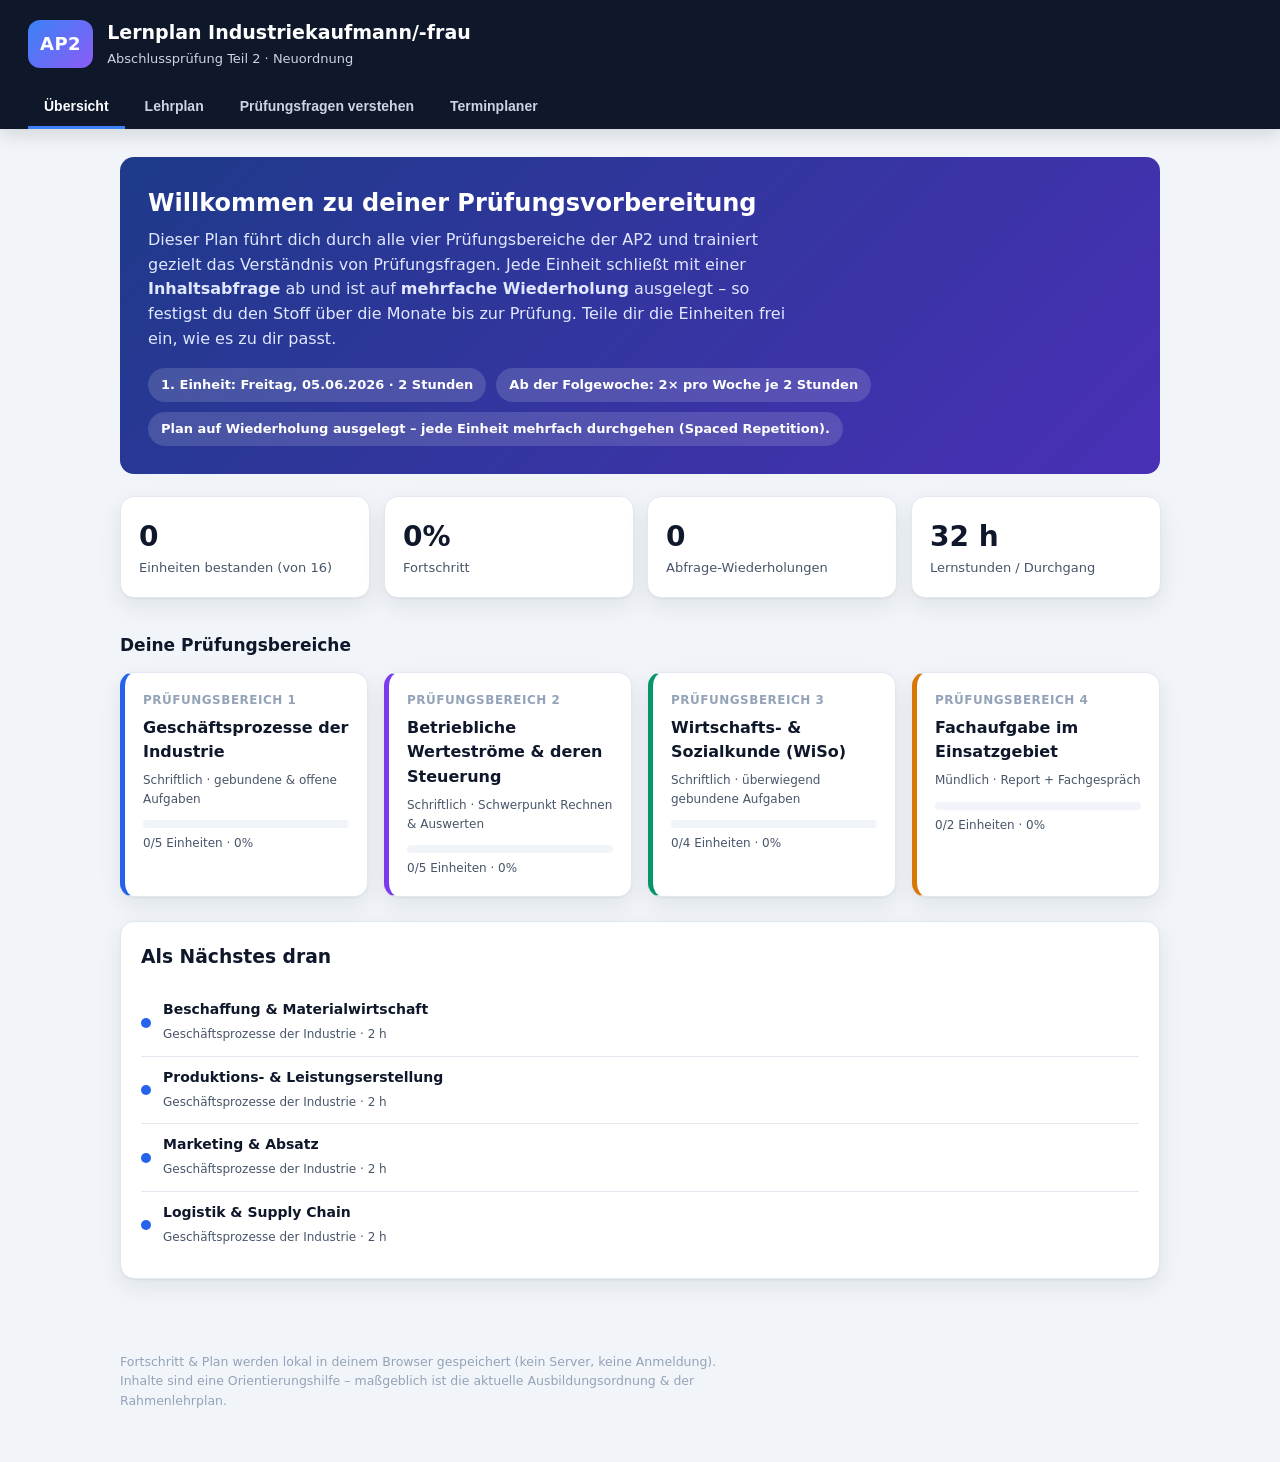
==== index.html @ 67b36976 "Inhaltsabfrage je Lerneinheit + wiederholbare Einheiten (Spaced Repetition) - Jede der 16 Lerneinhei" ====
<!DOCTYPE html>
<html lang="de">
  <head>
    <meta charset="UTF-8" />
    <meta name="viewport" content="width=device-width, initial-scale=1.0" />
    <title>AP2 Lernplan · Industriekaufmann/-frau</title>
    <meta
      name="description"
      content="Interaktiver Lehrplan und Terminplaner für die Abschlussprüfung Teil 2 (AP2) Industriekaufmann/-frau – Neuordnung."
    />
    <link rel="stylesheet" href="styles.css" />
  </head>
  <body>
    <header class="topbar">
      <div class="brand">
        <span class="brand-mark">AP2</span>
        <div>
          <h1>Lernplan Industriekaufmann/-frau</h1>
          <p class="subtitle">Abschlussprüfung Teil 2 · Neuordnung</p>
        </div>
      </div>
      <nav class="tabs" id="tabs">
        <button class="tab active" data-view="dashboard">Übersicht</button>
        <button class="tab" data-view="lehrplan">Lehrplan</button>
        <button class="tab" data-view="fragen">Prüfungsfragen verstehen</button>
        <button class="tab" data-view="planer">Terminplaner</button>
      </nav>
    </header>

    <main id="app">
      <!-- Dashboard -->
      <section class="view active" id="view-dashboard">
        <div class="hero">
          <h2>Willkommen zu deiner Prüfungsvorbereitung</h2>
          <p>
            Dieser Plan führt dich durch alle vier Prüfungsbereiche der AP2 und
            trainiert gezielt das Verständnis von Prüfungsfragen. Jede Einheit
            schließt mit einer <strong>Inhaltsabfrage</strong> ab und ist auf
            <strong>mehrfache Wiederholung</strong> ausgelegt – so festigst du
            den Stoff über die Monate bis zur Prüfung. Teile dir die Einheiten
            frei ein, wie es zu dir passt.
          </p>
          <div class="schedule-banner" id="schedule-banner"></div>
        </div>

        <div class="stat-grid" id="stat-grid"></div>

        <h3 class="section-title">Deine Prüfungsbereiche</h3>
        <div class="area-grid" id="area-grid"></div>

        <div class="next-up card">
          <h3>Als Nächstes dran</h3>
          <div id="next-up-content"></div>
        </div>
      </section>

      <!-- Lehrplan -->
      <section class="view" id="view-lehrplan">
        <h2>Lehrplan – alle Lerneinheiten</h2>
        <p class="lead">
          Hake ab, was du beherrschst. Jede Einheit zeigt dir die Inhalte und
          einen Hinweis, <strong>wie</strong> das Thema in der Prüfung abgefragt
          wird.
        </p>
        <div class="progress-row">
          <div class="progress-track"><div class="progress-fill" id="lehrplan-progress"></div></div>
          <span id="lehrplan-progress-label"></span>
        </div>
        <div id="lehrplan-content"></div>
      </section>

      <!-- Prüfungsfragen verstehen -->
      <section class="view" id="view-fragen">
        <h2>Prüfungsfragen verstehen</h2>
        <p class="lead">
          Die meisten Punkte gehen nicht durch fehlendes Wissen verloren,
          sondern weil die Frage nicht passgenau beantwortet wird. Lerne, die
          <strong>Operatoren</strong> und <strong>Anforderungsbereiche</strong>
          zu lesen.
        </p>

        <h3 class="section-title">Operatoren nach Anforderungsbereich</h3>
        <div id="operatoren-content"></div>

        <h3 class="section-title">Strategie-Spickzettel</h3>
        <div class="tipp-grid" id="tipp-content"></div>

        <div class="card quiz-card">
          <h3>Mini-Training: Operator erkennen</h3>
          <p>Welche Antworttiefe verlangt die Aufgabe? Klicke deine Einschätzung.</p>
          <div id="quiz-content"></div>
        </div>
      </section>

      <!-- Terminplaner -->
      <section class="view" id="view-planer">
        <h2>Terminplaner</h2>
        <p class="lead">
          Lege deine Lern-Slots an und ordne jedem Slot Lerneinheiten zu. Erste
          Einheit: <strong>Freitag, 05.06.2026 (2 h)</strong>, danach 2× pro
          Woche à 2 h. Alles frei anpassbar.
        </p>

        <div class="planer-actions">
          <button class="btn primary" id="add-session">+ Lern-Slot hinzufügen</button>
          <button class="btn ghost" id="autofill">Vorschlag automatisch füllen</button>
          <button class="btn ghost danger" id="reset-plan">Plan zurücksetzen</button>
        </div>

        <div class="planer-layout">
          <div class="planer-sessions" id="planer-sessions"></div>
          <aside class="planer-pool">
            <h3>Noch nicht eingeplant</h3>
            <p class="muted small">Ziehe eine Einheit in einen Slot oder nutze das +.</p>
            <div id="lesson-pool"></div>
          </aside>
        </div>
      </section>
    </main>

    <footer class="footer">
      <p>
        Fortschritt &amp; Plan werden lokal in deinem Browser gespeichert
        (kein Server, keine Anmeldung). Inhalte sind eine Orientierungshilfe –
        maßgeblich ist die aktuelle Ausbildungsordnung &amp; der Rahmenlehrplan.
      </p>
    </footer>

    <!-- Modal: Einheit zu Slot zuordnen -->
    <div class="modal-backdrop" id="modal-backdrop" hidden>
      <div class="modal">
        <h3 id="modal-title">Lerneinheit zuordnen</h3>
        <div id="modal-body"></div>
        <div class="modal-actions">
          <button class="btn ghost" id="modal-close">Schließen</button>
        </div>
      </div>
    </div>

    <script src="data.js"></script>
    <script src="app.js"></script>
  </body>
</html>
---- styles.css ----
:root {
  --bg: #0f172a;
  --bg-soft: #1e293b;
  --surface: #ffffff;
  --surface-2: #f1f5f9;
  --text: #0f172a;
  --text-soft: #475569;
  --muted: #94a3b8;
  --border: #e2e8f0;
  --primary: #2563eb;
  --primary-dark: #1d4ed8;
  --radius: 14px;
  --shadow: 0 1px 2px rgba(15, 23, 42, 0.06), 0 8px 24px rgba(15, 23, 42, 0.08);
  font-family: system-ui, -apple-system, "Segoe UI", Roboto, sans-serif;
}

* { box-sizing: border-box; }

body {
  margin: 0;
  background: var(--surface-2);
  color: var(--text);
  line-height: 1.55;
}

/* Topbar */
.topbar {
  background: var(--bg);
  color: #fff;
  padding: 18px 28px 0;
  position: sticky;
  top: 0;
  z-index: 30;
  box-shadow: 0 4px 20px rgba(0, 0, 0, 0.15);
}
.brand { display: flex; align-items: center; gap: 14px; }
.brand-mark {
  background: linear-gradient(135deg, #3b82f6, #8b5cf6);
  font-weight: 800;
  font-size: 18px;
  padding: 10px 12px;
  border-radius: 12px;
  letter-spacing: 0.5px;
}
.brand h1 { font-size: 19px; margin: 0; font-weight: 700; }
.subtitle { margin: 2px 0 0; color: #cbd5e1; font-size: 13px; }

.tabs { display: flex; gap: 4px; margin-top: 16px; flex-wrap: wrap; }
.tab {
  background: none;
  border: none;
  color: #cbd5e1;
  padding: 12px 16px;
  font-size: 14px;
  font-weight: 600;
  cursor: pointer;
  border-bottom: 3px solid transparent;
  border-radius: 8px 8px 0 0;
}
.tab:hover { color: #fff; background: rgba(255, 255, 255, 0.06); }
.tab.active { color: #fff; border-bottom-color: #3b82f6; }

/* Layout */
main {
  max-width: 1080px;
  margin: 0 auto;
  padding: 28px 20px 60px;
}
.view { display: none; animation: fade 0.25s ease; }
.view.active { display: block; }
@keyframes fade { from { opacity: 0; transform: translateY(6px); } to { opacity: 1; transform: none; } }

h2 { font-size: 24px; margin: 0 0 6px; }
.lead { color: var(--text-soft); max-width: 70ch; margin: 0 0 22px; }
.section-title { margin: 34px 0 14px; font-size: 17px; }

.card {
  background: var(--surface);
  border: 1px solid var(--border);
  border-radius: var(--radius);
  box-shadow: var(--shadow);
  padding: 20px;
}

/* Hero */
.hero {
  background: linear-gradient(135deg, #1e3a8a, #6d28d9);
  color: #fff;
  border-radius: var(--radius);
  padding: 28px;
  margin-bottom: 22px;
}
.hero h2 { color: #fff; }
.hero p { color: #e0e7ff; max-width: 65ch; margin: 0 0 16px; }
.schedule-banner {
  display: flex;
  gap: 10px;
  flex-wrap: wrap;
}
.schedule-banner span {
  background: rgba(255, 255, 255, 0.15);
  padding: 7px 13px;
  border-radius: 999px;
  font-size: 13px;
  font-weight: 600;
  backdrop-filter: blur(4px);
}

/* Stats */
.stat-grid {
  display: grid;
  grid-template-columns: repeat(auto-fit, minmax(160px, 1fr));
  gap: 14px;
  margin-bottom: 8px;
}
.stat {
  background: var(--surface);
  border: 1px solid var(--border);
  border-radius: var(--radius);
  padding: 18px;
  box-shadow: var(--shadow);
}
.stat .num { font-size: 28px; font-weight: 800; }
.stat .label { color: var(--text-soft); font-size: 13px; }

/* Area cards */
.area-grid {
  display: grid;
  grid-template-columns: repeat(auto-fit, minmax(240px, 1fr));
  gap: 16px;
}
.area-card {
  background: var(--surface);
  border: 1px solid var(--border);
  border-left: 5px solid var(--primary);
  border-radius: var(--radius);
  padding: 18px;
  box-shadow: var(--shadow);
  cursor: pointer;
  transition: transform 0.15s, box-shadow 0.15s;
}
.area-card:hover { transform: translateY(-3px); box-shadow: 0 12px 28px rgba(15, 23, 42, 0.12); }
.area-card .code { font-size: 12px; font-weight: 700; color: var(--muted); text-transform: uppercase; letter-spacing: 0.5px; }
.area-card h4 { margin: 6px 0 6px; font-size: 16px; }
.area-card .form { font-size: 12px; color: var(--text-soft); margin-bottom: 12px; }
.area-card .mini-progress { height: 8px; background: var(--surface-2); border-radius: 999px; overflow: hidden; }
.area-card .mini-progress > div { height: 100%; border-radius: 999px; transition: width 0.4s; }
.area-card .mini-label { font-size: 12px; color: var(--text-soft); margin-top: 6px; }

.next-up { margin-top: 24px; }
.next-up h3 { margin-top: 0; }
.next-lesson { display: flex; align-items: center; gap: 12px; padding: 10px 0; border-bottom: 1px solid var(--border); }
.next-lesson:last-child { border-bottom: none; }
.next-lesson .dot { width: 10px; height: 10px; border-radius: 50%; flex-shrink: 0; }
.next-lesson .meta { flex: 1; }
.next-lesson .meta strong { display: block; font-size: 14px; }
.next-lesson .meta span { font-size: 12px; color: var(--text-soft); }

/* Progress row */
.progress-row { display: flex; align-items: center; gap: 14px; margin-bottom: 24px; }
.progress-track { flex: 1; height: 12px; background: var(--surface); border: 1px solid var(--border); border-radius: 999px; overflow: hidden; }
.progress-fill { height: 100%; width: 0; background: linear-gradient(90deg, #22c55e, #16a34a); border-radius: 999px; transition: width 0.4s; }
#lehrplan-progress-label { font-size: 13px; font-weight: 600; color: var(--text-soft); white-space: nowrap; }

/* Lehrplan accordion */
.area-block { margin-bottom: 22px; }
.area-head {
  display: flex; align-items: center; gap: 12px;
  padding: 14px 18px;
  background: var(--surface);
  border: 1px solid var(--border);
  border-radius: var(--radius);
  box-shadow: var(--shadow);
}
.area-head .bar { width: 6px; align-self: stretch; border-radius: 4px; }
.area-head h3 { margin: 0; font-size: 17px; }
.area-head .form { font-size: 12px; color: var(--text-soft); }
.area-intro { color: var(--text-soft); font-size: 14px; padding: 10px 18px 0; }

.lesson {
  background: var(--surface);
  border: 1px solid var(--border);
  border-radius: var(--radius);
  margin-top: 12px;
  box-shadow: var(--shadow);
  overflow: hidden;
}
.lesson-head {
  display: flex; align-items: center; gap: 12px;
  padding: 14px 16px;
  cursor: pointer;
}
.lesson-head:hover { background: var(--surface-2); }
.lesson-check {
  width: 22px; height: 22px;
  border: 2px solid var(--border);
  border-radius: 6px;
  display: grid; place-items: center;
  flex-shrink: 0;
  cursor: pointer;
  background: #fff;
  font-size: 14px;
  color: #fff;
}
.lesson.done .lesson-check { background: #16a34a; border-color: #16a34a; }
.lesson.done .lesson-title { text-decoration: line-through; color: var(--muted); }
.lesson-title { flex: 1; font-weight: 600; font-size: 15px; }
.lesson-hours { font-size: 12px; color: var(--text-soft); background: var(--surface-2); padding: 3px 9px; border-radius: 999px; }
.chev { transition: transform 0.2s; color: var(--muted); }
.lesson.open .chev { transform: rotate(90deg); }
.lesson-body { display: none; padding: 0 16px 18px 50px; }
.lesson.open .lesson-body { display: block; }
.lesson-body ul { margin: 8px 0 14px; padding-left: 18px; }
.lesson-body li { margin: 3px 0; font-size: 14px; }
.exam-focus {
  background: #fef3c7;
  border-left: 4px solid #d97706;
  padding: 12px 14px;
  border-radius: 8px;
  font-size: 13.5px;
}
.exam-focus strong { color: #92400e; }

/* Wiederholungs-Badge */
.rep-badge {
  font-size: 11px;
  font-weight: 700;
  color: #4338ca;
  background: #e0e7ff;
  padding: 3px 9px;
  border-radius: 999px;
  white-space: nowrap;
}

/* Inhaltsabfrage je Lerneinheit */
.lesson-quiz {
  margin-top: 14px;
  background: #f8fafc;
  border: 1px solid var(--border);
  border-radius: 10px;
  padding: 14px;
}
.lq-head { font-weight: 700; font-size: 14px; margin-bottom: 10px; display: flex; align-items: center; gap: 10px; }
.lq-score { font-size: 12px; font-weight: 700; padding: 2px 10px; border-radius: 999px; }
.lq-score.ok { background: #dcfce7; color: #166534; }
.lq-score.fail { background: #fee2e2; color: #991b1b; }
.lq-q { padding: 10px 0; border-top: 1px dashed var(--border); }
.lq-q:first-child { border-top: none; padding-top: 0; }
.lq-frage { font-weight: 600; font-size: 14px; margin-bottom: 8px; }
.lq-opts { display: flex; flex-direction: column; gap: 6px; }
.lq-opt {
  text-align: left;
  border: 1px solid var(--border);
  background: #fff;
  border-radius: 8px;
  padding: 9px 12px;
  font-size: 13.5px;
  cursor: pointer;
  font-weight: 500;
  transition: all 0.15s;
}
.lq-opt:hover { border-color: var(--primary); transform: translateX(2px); }
.lq-q.answered .lq-opt { cursor: default; }
.lq-q.answered .lq-opt:hover { transform: none; }
.lq-opt.correct { background: #dcfce7; border-color: #16a34a; color: #166534; font-weight: 700; }
.lq-opt.wrong { background: #fee2e2; border-color: #dc2626; color: #991b1b; }
.lq-fb { display: none; font-size: 13px; color: var(--text-soft); margin-top: 8px; padding-left: 4px; border-left: 3px solid var(--border); padding: 6px 10px; }
.lq-q.answered .lq-fb { display: block; animation: slideDown 0.3s ease; }
.lq-foot { margin-top: 12px; display: flex; flex-wrap: wrap; align-items: center; gap: 12px; }
.lq-msg { font-size: 13.5px; font-weight: 600; }
.lq-retry { font-size: 13px; padding: 8px 14px; }

/* Operatoren */
.op-block { margin-bottom: 18px; border-radius: var(--radius); overflow: hidden; border: 1px solid var(--border); box-shadow: var(--shadow); }
.op-head { padding: 14px 18px; color: #fff; }
.op-head h4 { margin: 0; font-size: 16px; }
.op-head p { margin: 4px 0 0; font-size: 13px; opacity: 0.92; }
.op-table { background: var(--surface); }
.op-row { display: grid; grid-template-columns: 180px 1fr; gap: 0; border-top: 1px solid var(--border); }
.op-row:first-child { border-top: none; }
.op-cell { padding: 12px 16px; font-size: 14px; }
.op-name { font-weight: 700; }
.op-detail .erkl { display: block; }
.op-detail .tipp { display: block; margin-top: 4px; font-size: 13px; color: var(--text-soft); }
.op-detail .tipp::before { content: "💡 "; }

/* Tipps */
.tipp-grid { display: grid; grid-template-columns: repeat(auto-fit, minmax(240px, 1fr)); gap: 14px; }
.tipp { background: var(--surface); border: 1px solid var(--border); border-radius: var(--radius); padding: 16px; box-shadow: var(--shadow); }
.tipp h4 { margin: 0 0 6px; font-size: 15px; }
.tipp p { margin: 0; font-size: 13.5px; color: var(--text-soft); }

/* Quiz */
.quiz-card { margin-top: 28px; }
.quiz-q { padding: 14px 0; border-top: 1px solid var(--border); }
.quiz-q:first-of-type { border-top: none; }
.quiz-q .frage { font-weight: 600; margin-bottom: 8px; font-size: 14.5px; }
.quiz-opts { display: flex; gap: 8px; flex-wrap: wrap; }
.quiz-opt {
  border: 1px solid var(--border);
  background: var(--surface-2);
  border-radius: 8px;
  padding: 7px 13px;
  cursor: pointer;
  font-size: 13px;
  font-weight: 600;
}
.quiz-opt:hover { border-color: var(--primary); }
.quiz-opt.correct { background: #dcfce7; border-color: #16a34a; color: #166534; }
.quiz-opt.wrong { background: #fee2e2; border-color: #dc2626; color: #991b1b; }
.quiz-feedback { font-size: 13px; margin-top: 8px; color: var(--text-soft); display: none; }
.quiz-q.answered .quiz-feedback { display: block; }

/* Planer */
.planer-actions { display: flex; gap: 10px; flex-wrap: wrap; margin-bottom: 20px; }
.btn {
  border: 1px solid var(--border);
  background: var(--surface);
  padding: 10px 16px;
  border-radius: 10px;
  font-weight: 600;
  font-size: 14px;
  cursor: pointer;
  transition: all 0.15s;
}
.btn:hover { transform: translateY(-1px); }
.btn.primary { background: var(--primary); color: #fff; border-color: var(--primary); }
.btn.primary:hover { background: var(--primary-dark); }
.btn.ghost { background: var(--surface); }
.btn.danger { color: #dc2626; border-color: #fecaca; }
.btn.danger:hover { background: #fef2f2; }

.planer-layout { display: grid; grid-template-columns: 1fr 300px; gap: 20px; align-items: start; }
.planer-pool {
  background: var(--surface);
  border: 1px solid var(--border);
  border-radius: var(--radius);
  padding: 16px;
  box-shadow: var(--shadow);
  position: sticky;
  top: 130px;
}
.planer-pool h3 { margin: 0 0 4px; font-size: 16px; }

.session {
  background: var(--surface);
  border: 1px solid var(--border);
  border-radius: var(--radius);
  margin-bottom: 14px;
  box-shadow: var(--shadow);
  overflow: hidden;
}
.session.drag-over { outline: 2px dashed var(--primary); outline-offset: -4px; }
.session-head {
  display: flex; align-items: center; gap: 12px;
  padding: 14px 16px;
  background: var(--surface-2);
  border-bottom: 1px solid var(--border);
}
.session-head .idx { background: var(--primary); color: #fff; width: 30px; height: 30px; border-radius: 8px; display: grid; place-items: center; font-weight: 700; font-size: 14px; flex-shrink: 0; }
.session-head input[type="date"],
.session-head input[type="number"] {
  border: 1px solid var(--border);
  border-radius: 8px;
  padding: 6px 8px;
  font-size: 13px;
  font-family: inherit;
}
.session-head .hours-wrap { display: flex; align-items: center; gap: 4px; font-size: 13px; color: var(--text-soft); }
.session-head .spacer { flex: 1; }
.session-load { font-size: 12px; padding: 4px 10px; border-radius: 999px; font-weight: 600; }
.load-ok { background: #dcfce7; color: #166534; }
.load-over { background: #fee2e2; color: #991b1b; }
.load-under { background: #fef9c3; color: #854d0e; }
.session-del { background: none; border: none; color: var(--muted); cursor: pointer; font-size: 18px; padding: 2px 6px; }
.session-del:hover { color: #dc2626; }
.session-body { padding: 12px 16px; min-height: 54px; }
.session-empty { color: var(--muted); font-size: 13px; font-style: italic; padding: 8px 0; }

.chip {
  display: flex; align-items: center; gap: 8px;
  background: var(--surface-2);
  border: 1px solid var(--border);
  border-left: 4px solid var(--primary);
  border-radius: 8px;
  padding: 8px 10px;
  margin-bottom: 8px;
  font-size: 13.5px;
}
.chip .chip-title { flex: 1; }
.chip .chip-h { font-size: 12px; color: var(--text-soft); }
.chip .chip-x { background: none; border: none; color: var(--muted); cursor: pointer; font-size: 16px; }
.chip .chip-x:hover { color: #dc2626; }

.pool-item {
  display: flex; align-items: center; gap: 8px;
  background: var(--surface-2);
  border: 1px solid var(--border);
  border-radius: 8px;
  padding: 8px 10px;
  margin-bottom: 8px;
  font-size: 13px;
  cursor: grab;
}
.pool-item:active { cursor: grabbing; }
.pool-item .pi-area { width: 8px; height: 8px; border-radius: 50%; flex-shrink: 0; }
.pool-item .pi-title { flex: 1; }
.pool-item .pi-add { background: var(--primary); color: #fff; border: none; border-radius: 6px; width: 24px; height: 24px; cursor: pointer; font-size: 15px; line-height: 1; }
.pool-empty { color: var(--muted); font-size: 13px; font-style: italic; }

/* Modal */
.modal-backdrop {
  position: fixed; inset: 0;
  background: rgba(15, 23, 42, 0.55);
  display: grid; place-items: center;
  z-index: 50;
  padding: 20px;
}
/* hidden-Attribut muss display:grid sicher uebersteuern */
.modal-backdrop[hidden] { display: none; }
.modal {
  background: var(--surface);
  border-radius: var(--radius);
  padding: 22px;
  max-width: 460px;
  width: 100%;
  box-shadow: 0 24px 60px rgba(0, 0, 0, 0.3);
}
.modal h3 { margin: 0 0 14px; }
.modal-actions { margin-top: 16px; display: flex; justify-content: flex-end; }
.modal .pool-item { cursor: pointer; }

/* Footer */
.footer { max-width: 1080px; margin: 0 auto; padding: 0 20px 40px; }
.footer p { color: var(--muted); font-size: 12.5px; max-width: 75ch; }

.muted { color: var(--text-soft); }
.small { font-size: 12.5px; }

/* ===== Motion: Scroll-Reveal ===== */
.reveal {
  opacity: 0;
  transform: translateY(22px) scale(0.98);
  transition: opacity 0.5s cubic-bezier(.22,.61,.36,1), transform 0.5s cubic-bezier(.22,.61,.36,1);
  will-change: opacity, transform;
}
.reveal.revealed { opacity: 1; transform: none; }

/* Interactive hover lifts */
.btn, .quiz-opt, .lesson, .stat, .tipp, .op-block, .session, .pool-item, .chip {
  transition: transform 0.18s ease, box-shadow 0.18s ease, background 0.18s ease, border-color 0.18s ease;
}
.stat:hover, .tipp:hover { transform: translateY(-3px); box-shadow: 0 12px 28px rgba(15,23,42,0.12); }
.brand-mark { transition: transform 0.4s ease; }
.brand:hover .brand-mark { transform: rotate(-8deg) scale(1.06); }

/* Tab indicator pop */
.tab.active { animation: tabPop 0.3s ease; }
@keyframes tabPop { 0% { transform: scale(0.9); } 60% { transform: scale(1.06); } 100% { transform: scale(1); } }

/* Hero subtle animated gradient */
.hero {
  background-size: 180% 180%;
  animation: heroShift 12s ease infinite;
}
@keyframes heroShift {
  0% { background-position: 0% 50%; }
  50% { background-position: 100% 50%; }
  100% { background-position: 0% 50%; }
}
.schedule-banner span { animation: chipIn 0.5s backwards; }
.schedule-banner span:nth-child(1) { animation-delay: .05s; }
.schedule-banner span:nth-child(2) { animation-delay: .15s; }
.schedule-banner span:nth-child(3) { animation-delay: .25s; }
@keyframes chipIn { from { opacity: 0; transform: translateY(8px); } to { opacity: 1; transform: none; } }

/* Lesson check pop */
.lesson-check { transition: transform 0.2s ease, background 0.2s ease, border-color 0.2s ease; }
.lesson.done .lesson-check { animation: checkPop 0.4s ease; }
@keyframes checkPop { 0% { transform: scale(0.6); } 55% { transform: scale(1.25); } 100% { transform: scale(1); } }

/* Chevron + body slide */
.lesson-body { transition: none; }
.lesson.open .lesson-body { animation: slideDown 0.3s ease; }
@keyframes slideDown { from { opacity: 0; transform: translateY(-6px); } to { opacity: 1; transform: none; } }

/* Flash highlight when jumping to an area */
.flash { animation: flash 1.2s ease; }
@keyframes flash {
  0%, 100% { box-shadow: 0 0 0 0 rgba(37,99,235,0); }
  30% { box-shadow: 0 0 0 4px rgba(37,99,235,0.35); }
}

/* Progress fill shimmer */
.progress-fill, .mini-progress > div { position: relative; overflow: hidden; }
.progress-fill::after {
  content: "";
  position: absolute; inset: 0;
  background: linear-gradient(90deg, transparent, rgba(255,255,255,0.5), transparent);
  transform: translateX(-100%);
  animation: shimmer 2.2s infinite;
}
@keyframes shimmer { 100% { transform: translateX(100%); } }

/* ===== Confetti ===== */
.confetti {
  position: fixed;
  width: 9px; height: 14px;
  border-radius: 2px;
  pointer-events: none;
  z-index: 999;
  animation: confettiFly 0.9s ease-out forwards;
}
@keyframes confettiFly {
  0% { transform: translate(0,0) rotate(0); opacity: 1; }
  100% { transform: translate(var(--dx), calc(var(--dy) + 160px)) rotate(var(--rot)); opacity: 0; }
}

/* ===== Ripple ===== */
.btn, .quiz-opt, .area-card { position: relative; overflow: hidden; }
.ripple {
  position: absolute;
  border-radius: 50%;
  background: rgba(255,255,255,0.45);
  transform: scale(0);
  animation: rippleAnim 0.6s ease-out;
  pointer-events: none;
}
.area-card .ripple { background: rgba(37,99,235,0.18); }
@keyframes rippleAnim { to { transform: scale(2.6); opacity: 0; } }

/* ===== Toast ===== */
.toast {
  position: fixed;
  left: 50%; bottom: 26px;
  transform: translate(-50%, 80px);
  background: #0f172a;
  color: #fff;
  padding: 12px 20px;
  border-radius: 12px;
  font-size: 14px;
  font-weight: 600;
  box-shadow: 0 12px 30px rgba(0,0,0,0.3);
  opacity: 0;
  z-index: 200;
  transition: opacity 0.3s ease, transform 0.3s cubic-bezier(.22,.61,.36,1);
  pointer-events: none;
}
.toast.show { opacity: 1; transform: translate(-50%, 0); }

/* Pool drag affordance */
.pool-item { animation: chipIn 0.35s backwards; }
.chip { animation: chipIn 0.3s backwards; }

@media (prefers-reduced-motion: reduce) {
  .reveal { opacity: 1 !important; transform: none !important; transition: none !important; }
  .hero { animation: none; }
  .progress-fill::after { animation: none; }
  *, *::before, *::after { animation-duration: 0.001ms !important; }
}

@media (max-width: 760px) {
  .planer-layout { grid-template-columns: 1fr; }
  .planer-pool { position: static; }
  .op-row { grid-template-columns: 1fr; }
  .op-name { padding-bottom: 0; }
  .topbar { padding: 14px 16px 0; }
}
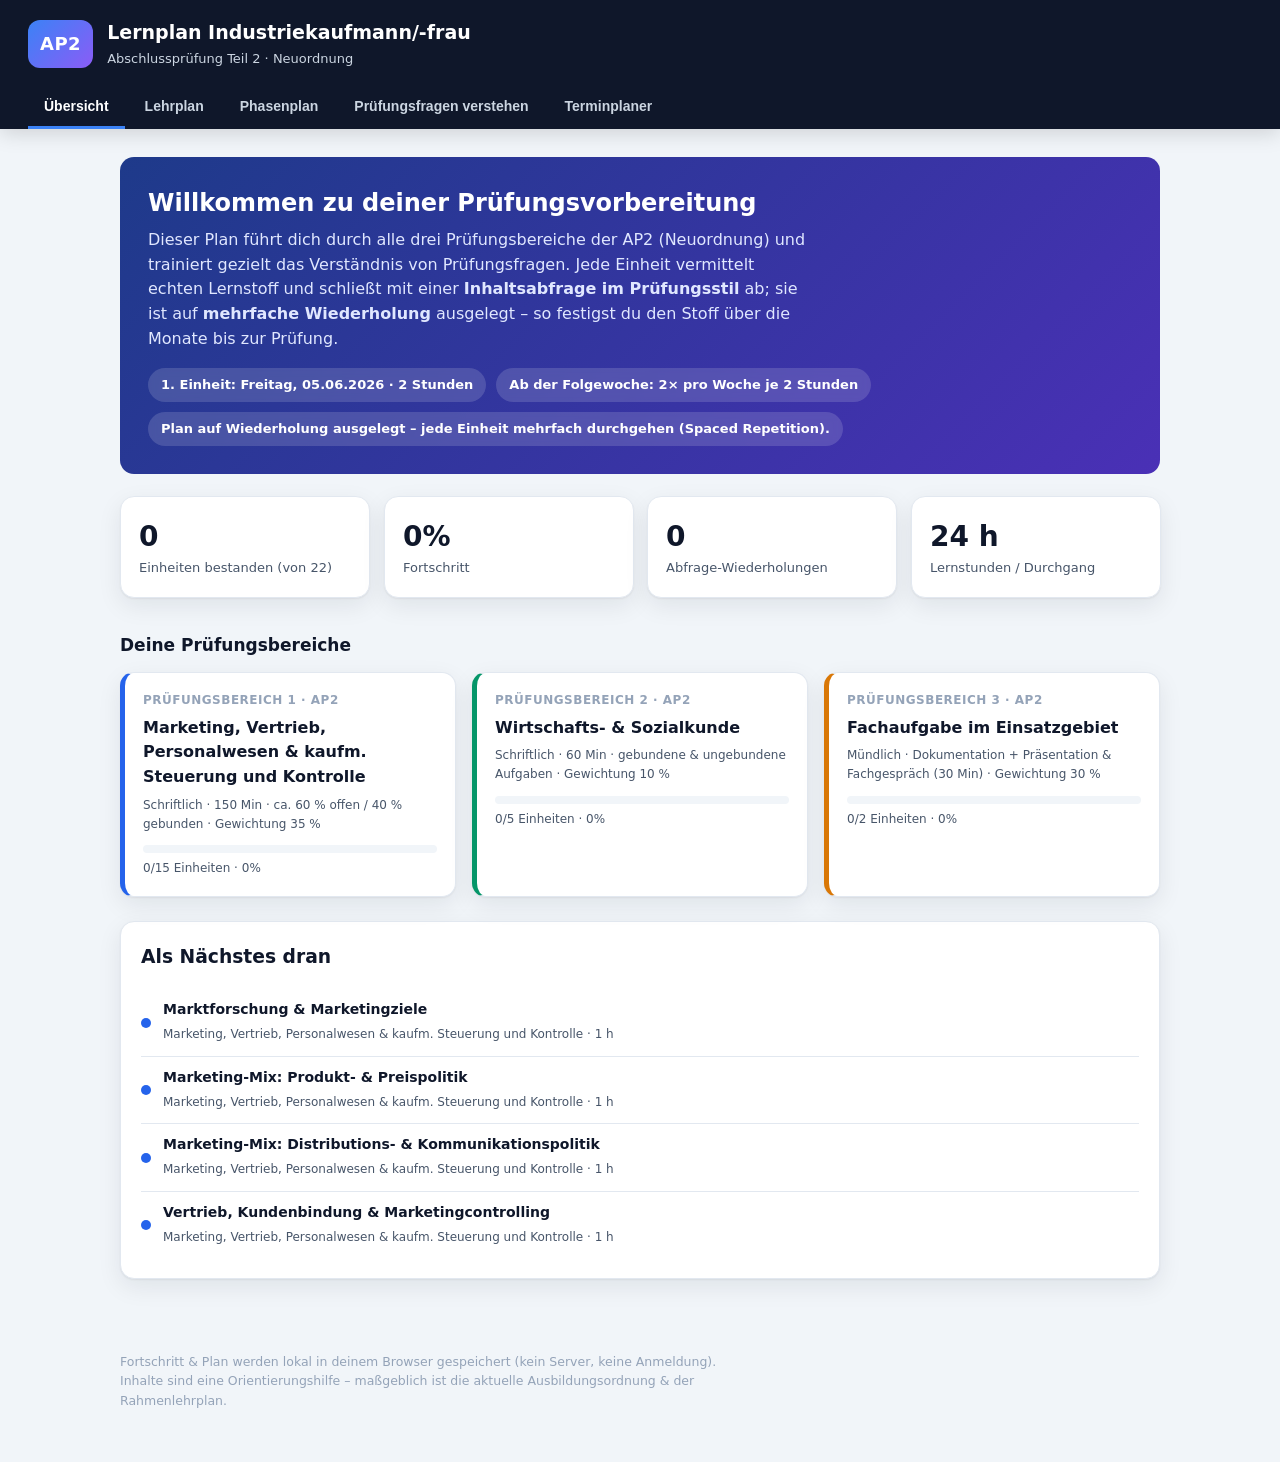
==== commit 54979703: "AP2 neu aufgesetzt: Lerninhalte, Prüfungsfragen-Stil, Phasen, Spaced Repetition - Struktur an die ne" ====
--- a/index.html
+++ b/index.html
@@ -22,6 +22,7 @@
       <nav class="tabs" id="tabs">
         <button class="tab active" data-view="dashboard">Übersicht</button>
         <button class="tab" data-view="lehrplan">Lehrplan</button>
+        <button class="tab" data-view="phasen">Phasenplan</button>
         <button class="tab" data-view="fragen">Prüfungsfragen verstehen</button>
         <button class="tab" data-view="planer">Terminplaner</button>
       </nav>
@@ -33,17 +34,19 @@
         <div class="hero">
           <h2>Willkommen zu deiner Prüfungsvorbereitung</h2>
           <p>
-            Dieser Plan führt dich durch alle vier Prüfungsbereiche der AP2 und
-            trainiert gezielt das Verständnis von Prüfungsfragen. Jede Einheit
-            schließt mit einer <strong>Inhaltsabfrage</strong> ab und ist auf
-            <strong>mehrfache Wiederholung</strong> ausgelegt – so festigst du
-            den Stoff über die Monate bis zur Prüfung. Teile dir die Einheiten
-            frei ein, wie es zu dir passt.
+            Dieser Plan führt dich durch alle drei Prüfungsbereiche der AP2
+            (Neuordnung) und trainiert gezielt das Verständnis von
+            Prüfungsfragen. Jede Einheit vermittelt echten Lernstoff und
+            schließt mit einer <strong>Inhaltsabfrage im Prüfungsstil</strong>
+            ab; sie ist auf <strong>mehrfache Wiederholung</strong> ausgelegt –
+            so festigst du den Stoff über die Monate bis zur Prüfung.
           </p>
           <div class="schedule-banner" id="schedule-banner"></div>
         </div>
 
         <div class="stat-grid" id="stat-grid"></div>
+
+        <div class="due-section card" id="due-section" hidden></div>
 
         <h3 class="section-title">Deine Prüfungsbereiche</h3>
         <div class="area-grid" id="area-grid"></div>
@@ -67,6 +70,17 @@
           <span id="lehrplan-progress-label"></span>
         </div>
         <div id="lehrplan-content"></div>
+      </section>
+
+      <!-- Phasenplan -->
+      <section class="view" id="view-phasen">
+        <h2>Phasenplan bis zur Prüfung</h2>
+        <p class="lead">
+          Zehn Monate sind genug Zeit – wenn du sie sinnvoll aufteilst. Der Plan
+          gliedert sich in drei Phasen: erst alles einmal lernen, dann gezielt
+          wiederholen, am Ende unter Prüfungsbedingungen üben.
+        </p>
+        <div class="phase-grid" id="phasen-content"></div>
       </section>
 
       <!-- Prüfungsfragen verstehen -->
--- a/styles.css
+++ b/styles.css
@@ -566,3 +566,62 @@
   .op-name { padding-bottom: 0; }
   .topbar { padding: 14px 16px 0; }
 }
+
+/* ===== Lerninhalt (learn) in Lerneinheiten ===== */
+.learn { font-size: 14px; color: var(--text); margin-bottom: 16px; }
+.learn p { margin: 0 0 10px; }
+.learn h5 {
+  margin: 16px 0 6px; font-size: 14px; color: var(--primary-dark);
+  text-transform: none; letter-spacing: 0; font-weight: 700;
+}
+.learn ul, .learn ol { margin: 6px 0 12px; padding-left: 20px; }
+.learn li { margin: 4px 0; }
+.learn em { font-style: normal; font-weight: 600; color: #334155; }
+.learn .formelbox {
+  background: #eef2ff; border: 1px solid #c7d2fe; border-radius: 8px;
+  padding: 10px 14px; margin: 10px 0; font-size: 13.5px; line-height: 1.7;
+  font-family: ui-monospace, "Cascadia Code", Menlo, Consolas, monospace;
+}
+.learn .bsp {
+  background: #ecfdf5; border-left: 4px solid #059669; border-radius: 8px;
+  padding: 10px 14px; margin: 10px 0; font-size: 13.5px;
+}
+.learn .merke {
+  background: #fef3c7; border-left: 4px solid #d97706; border-radius: 8px;
+  padding: 10px 14px; margin: 12px 0 4px; font-size: 13.5px;
+}
+.kurz { margin-bottom: 14px; }
+.kurz h5 { margin: 0 0 4px; font-size: 13px; color: var(--text-soft); text-transform: uppercase; letter-spacing: .4px; }
+.kurz ul { margin: 0 0 0; padding-left: 18px; }
+.kurz li { font-size: 13.5px; margin: 2px 0; color: var(--text-soft); }
+
+/* ===== Wiederholung fällig (Spaced Repetition) ===== */
+.due-badge {
+  font-size: 11px; font-weight: 700; color: #b45309;
+  background: #fef3c7; border: 1px solid #fcd34d;
+  padding: 3px 9px; border-radius: 999px; white-space: nowrap;
+}
+.lesson.due { border-color: #fcd34d; box-shadow: 0 0 0 1px #fde68a, var(--shadow); }
+.due-section { margin-bottom: 22px; border-left: 4px solid #d97706; }
+.due-section h3 { margin: 0 0 8px; font-size: 16px; color: #92400e; }
+.due-tag {
+  font-size: 11px; font-weight: 700; color: #b45309;
+  background: #fef3c7; padding: 3px 10px; border-radius: 999px;
+}
+
+/* ===== Phasenplan ===== */
+.phase-grid { display: grid; grid-template-columns: repeat(auto-fit, minmax(260px, 1fr)); gap: 18px; }
+.phase-card {
+  background: var(--surface); border: 1px solid var(--border);
+  border-top: 5px solid var(--primary); border-radius: var(--radius);
+  padding: 20px; box-shadow: var(--shadow); position: relative;
+}
+.phase-card .phase-nr {
+  width: 38px; height: 38px; border-radius: 10px; color: #fff;
+  display: grid; place-items: center; font-weight: 800; font-size: 18px; margin-bottom: 10px;
+}
+.phase-card h3 { margin: 0 0 4px; font-size: 18px; }
+.phase-period { font-size: 12.5px; color: var(--text-soft); font-weight: 600; margin-bottom: 10px; }
+.phase-goal { font-size: 13.5px; margin: 0 0 10px; }
+.phase-tasks { margin: 0; padding-left: 18px; }
+.phase-tasks li { font-size: 13.5px; margin: 5px 0; color: var(--text-soft); }
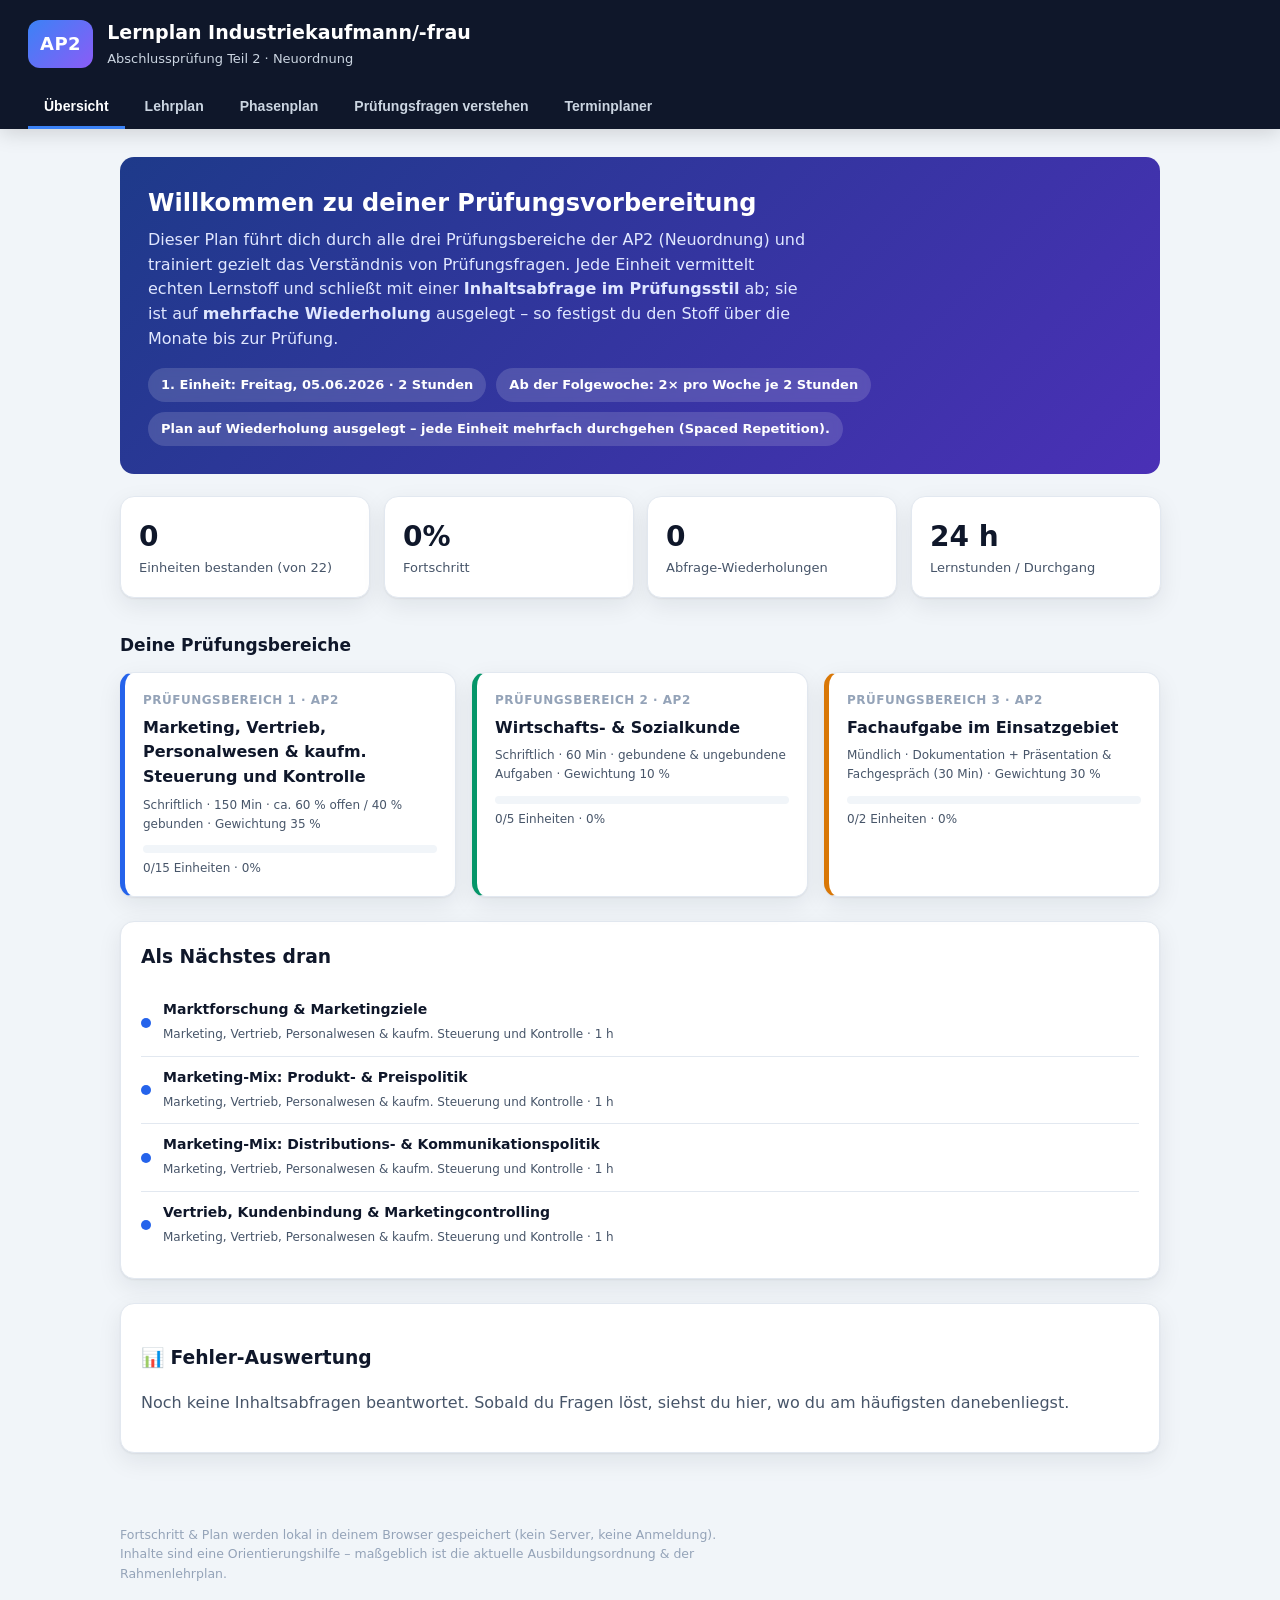
==== commit 0d9a0cc3: "Terminplaner: Mehrfachzuordnung + Fehler-Auswertung - Einheiten koennen nun mehrfach eingeplant werd" ====
--- a/index.html
+++ b/index.html
@@ -55,6 +55,8 @@
           <h3>Als Nächstes dran</h3>
           <div id="next-up-content"></div>
         </div>
+
+        <div class="eval-section card" id="eval-section"></div>
       </section>
 
       <!-- Lehrplan -->
@@ -124,8 +126,8 @@
         <div class="planer-layout">
           <div class="planer-sessions" id="planer-sessions"></div>
           <aside class="planer-pool">
-            <h3>Noch nicht eingeplant</h3>
-            <p class="muted small">Ziehe eine Einheit in einen Slot oder nutze das +.</p>
+            <h3>Lerneinheiten</h3>
+            <p class="muted small">Ziehe eine Einheit in einen Slot oder nutze das +. Du kannst eine Einheit mehrfach einplanen (z. B. zweimal für 2 h oder als Wiederholung). „2×" zeigt, wie oft sie schon verplant ist.</p>
             <div id="lesson-pool"></div>
           </aside>
         </div>
--- a/styles.css
+++ b/styles.css
@@ -625,3 +625,49 @@
 .phase-goal { font-size: 13.5px; margin: 0 0 10px; }
 .phase-tasks { margin: 0; padding-left: 18px; }
 .phase-tasks li { font-size: 13.5px; margin: 5px 0; color: var(--text-soft); }
+
+/* ===== Pool: Mehrfachzuordnung ===== */
+.pi-count {
+  font-size: 11px; font-weight: 700; color: #1d4ed8;
+  background: #dbeafe; border-radius: 999px; padding: 2px 8px; white-space: nowrap;
+}
+.pool-item.is-planned { opacity: 0.92; }
+.pool-item.is-planned .pi-title { color: var(--text-soft); }
+
+/* ===== Fehler-Badge in Lerneinheit ===== */
+.wrong-badge {
+  font-size: 11px; font-weight: 700; color: #b91c1c;
+  background: #fee2e2; border: 1px solid #fecaca;
+  padding: 3px 8px; border-radius: 999px; white-space: nowrap;
+}
+
+/* ===== Fehler-Auswertung (Dashboard) ===== */
+.eval-section { margin-top: 24px; }
+.eval-head { display: flex; align-items: center; justify-content: space-between; gap: 12px; flex-wrap: wrap; }
+.eval-head h3 { margin: 0; }
+.btn.small { padding: 6px 12px; font-size: 12.5px; }
+.eval-summary { display: flex; gap: 14px; flex-wrap: wrap; margin: 14px 0 6px; }
+.eval-kpi {
+  flex: 1; min-width: 120px;
+  background: var(--surface-2); border: 1px solid var(--border);
+  border-radius: 10px; padding: 12px 14px;
+}
+.eval-kpi .num { display: block; font-size: 24px; font-weight: 800; }
+.eval-kpi .lbl { font-size: 12px; color: var(--text-soft); }
+.eval-subtitle { font-size: 13px; font-weight: 700; color: var(--text-soft); margin: 16px 0 8px; text-transform: uppercase; letter-spacing: .4px; }
+.eval-list { display: flex; flex-direction: column; gap: 8px; }
+.eval-row {
+  display: flex; align-items: center; gap: 10px;
+  padding: 8px 10px; border: 1px solid var(--border); border-radius: 10px;
+  background: var(--surface); transition: transform .15s, box-shadow .15s;
+}
+.eval-row:hover { transform: translateX(2px); box-shadow: var(--shadow); }
+.eval-row .dot { width: 10px; height: 10px; border-radius: 50%; flex-shrink: 0; }
+.eval-name { flex: 1; font-size: 13.5px; font-weight: 600; }
+.eval-bartrack { width: 90px; height: 8px; background: var(--surface-2); border-radius: 999px; overflow: hidden; flex-shrink: 0; }
+.eval-bar { display: block; height: 100%; border-radius: 999px; transition: width .4s; }
+.eval-count { font-size: 12px; color: var(--text-soft); white-space: nowrap; min-width: 96px; text-align: right; }
+
+@media (max-width: 560px) {
+  .eval-bartrack { display: none; }
+}
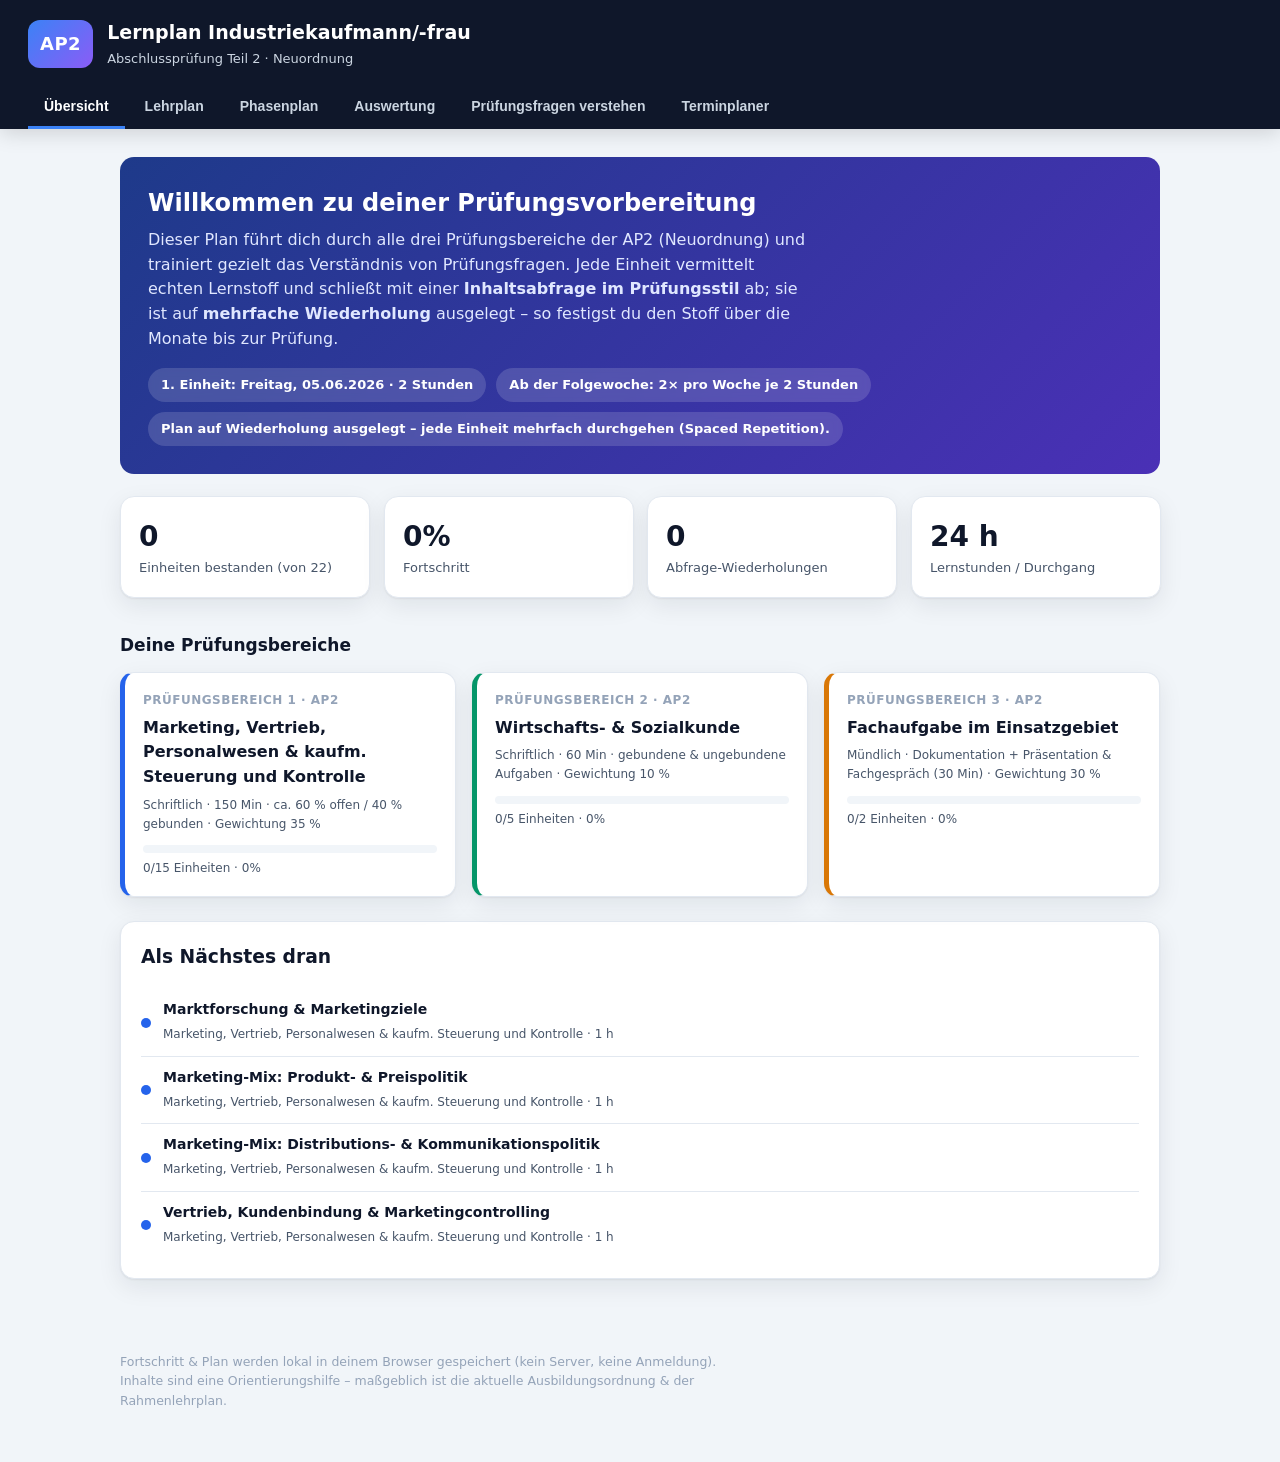
==== commit 98ee9498: "Fehler-Auswertung in eigenen Tab ausgelagert und erweitert - Neuer Tab 'Auswertung' (aus dem Dashboa" ====
--- a/index.html
+++ b/index.html
@@ -23,6 +23,7 @@
         <button class="tab active" data-view="dashboard">Übersicht</button>
         <button class="tab" data-view="lehrplan">Lehrplan</button>
         <button class="tab" data-view="phasen">Phasenplan</button>
+        <button class="tab" data-view="auswertung">Auswertung</button>
         <button class="tab" data-view="fragen">Prüfungsfragen verstehen</button>
         <button class="tab" data-view="planer">Terminplaner</button>
       </nav>
@@ -55,8 +56,6 @@
           <h3>Als Nächstes dran</h3>
           <div id="next-up-content"></div>
         </div>
-
-        <div class="eval-section card" id="eval-section"></div>
       </section>
 
       <!-- Lehrplan -->
@@ -83,6 +82,17 @@
           wiederholen, am Ende unter Prüfungsbedingungen üben.
         </p>
         <div class="phase-grid" id="phasen-content"></div>
+      </section>
+
+      <!-- Auswertung -->
+      <section class="view" id="view-auswertung">
+        <h2>Auswertung</h2>
+        <p class="lead">
+          Hier siehst du, wie oft du was falsch gemacht hast – insgesamt, pro
+          Prüfungsbereich und pro Lerneinheit. So erkennst du gezielt deine
+          Schwachstellen.
+        </p>
+        <div id="auswertung-content"></div>
       </section>
 
       <!-- Prüfungsfragen verstehen -->
--- a/styles.css
+++ b/styles.css
@@ -671,3 +671,5 @@
 @media (max-width: 560px) {
   .eval-bartrack { display: none; }
 }
+
+.eval-clean { font-size: 11px; font-weight: 700; color: #16a34a; background: #dcfce7; padding: 1px 7px; border-radius: 999px; margin-left: 6px; }
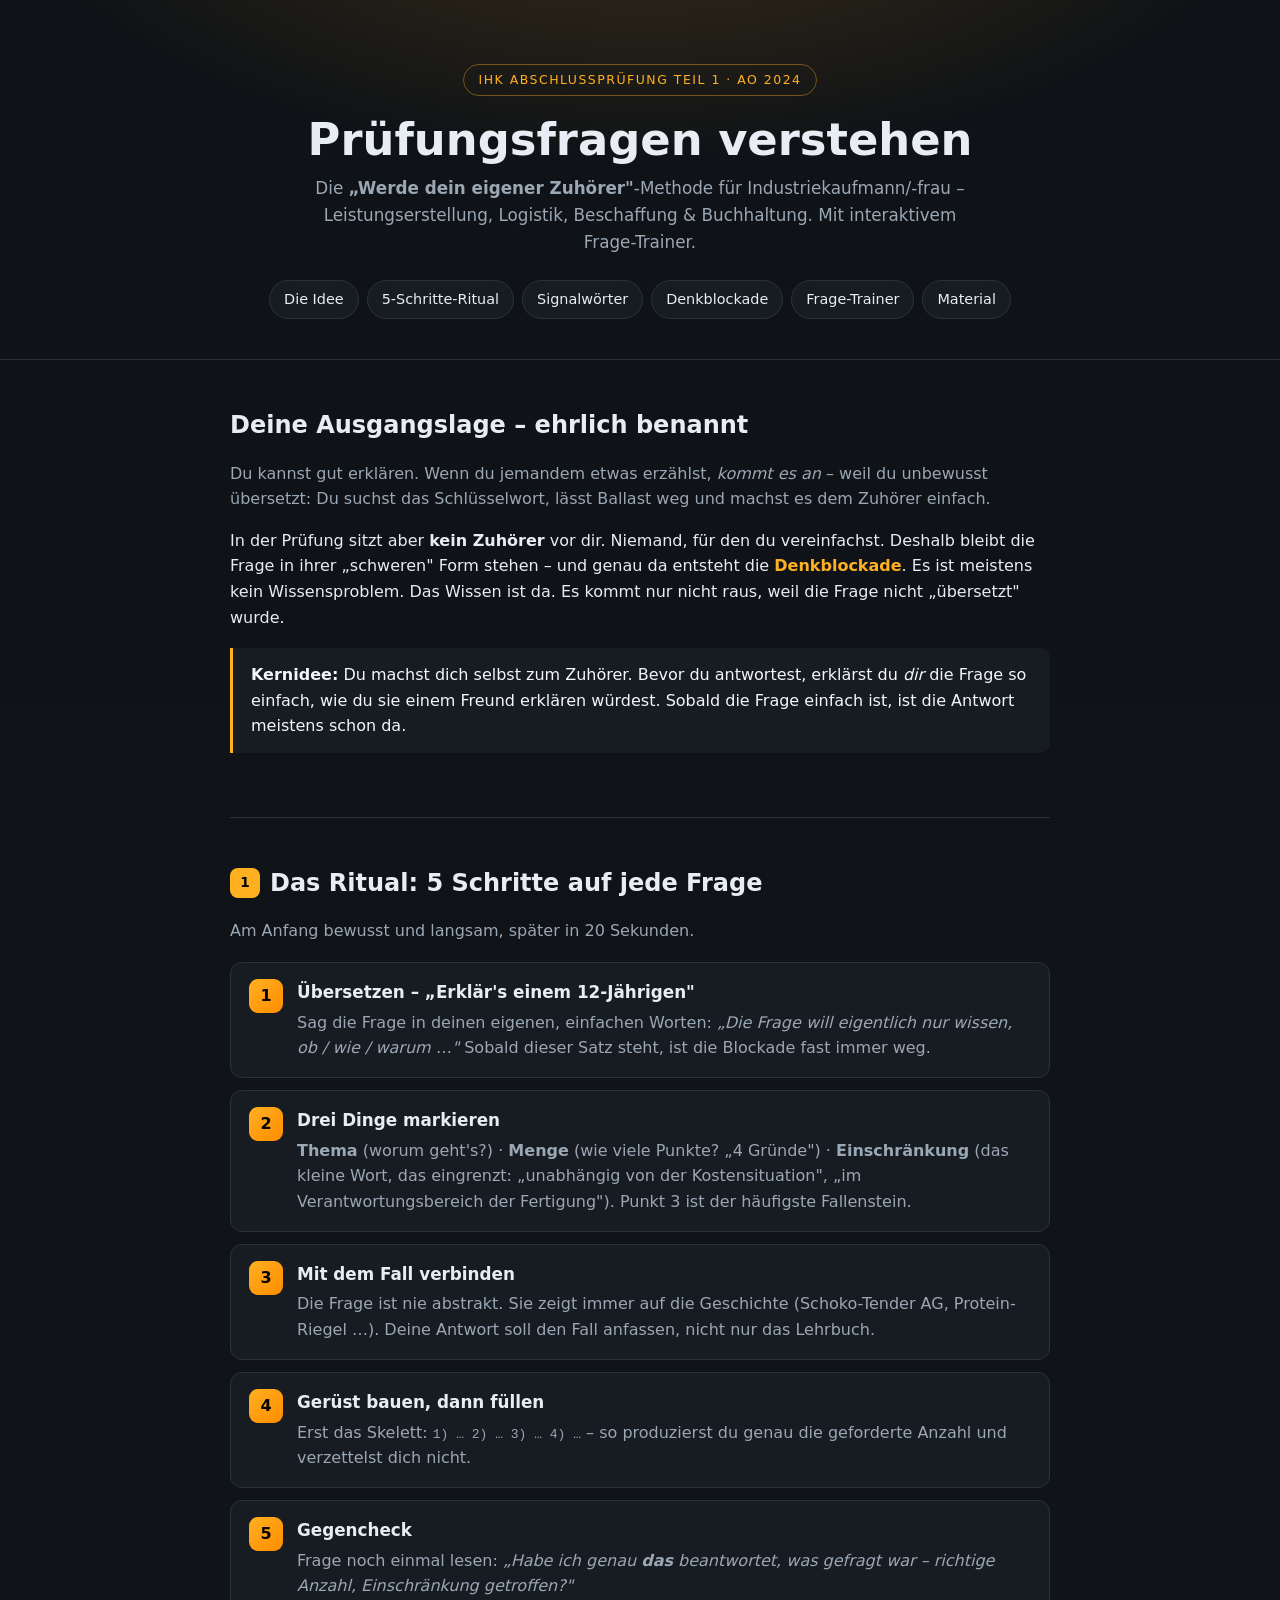
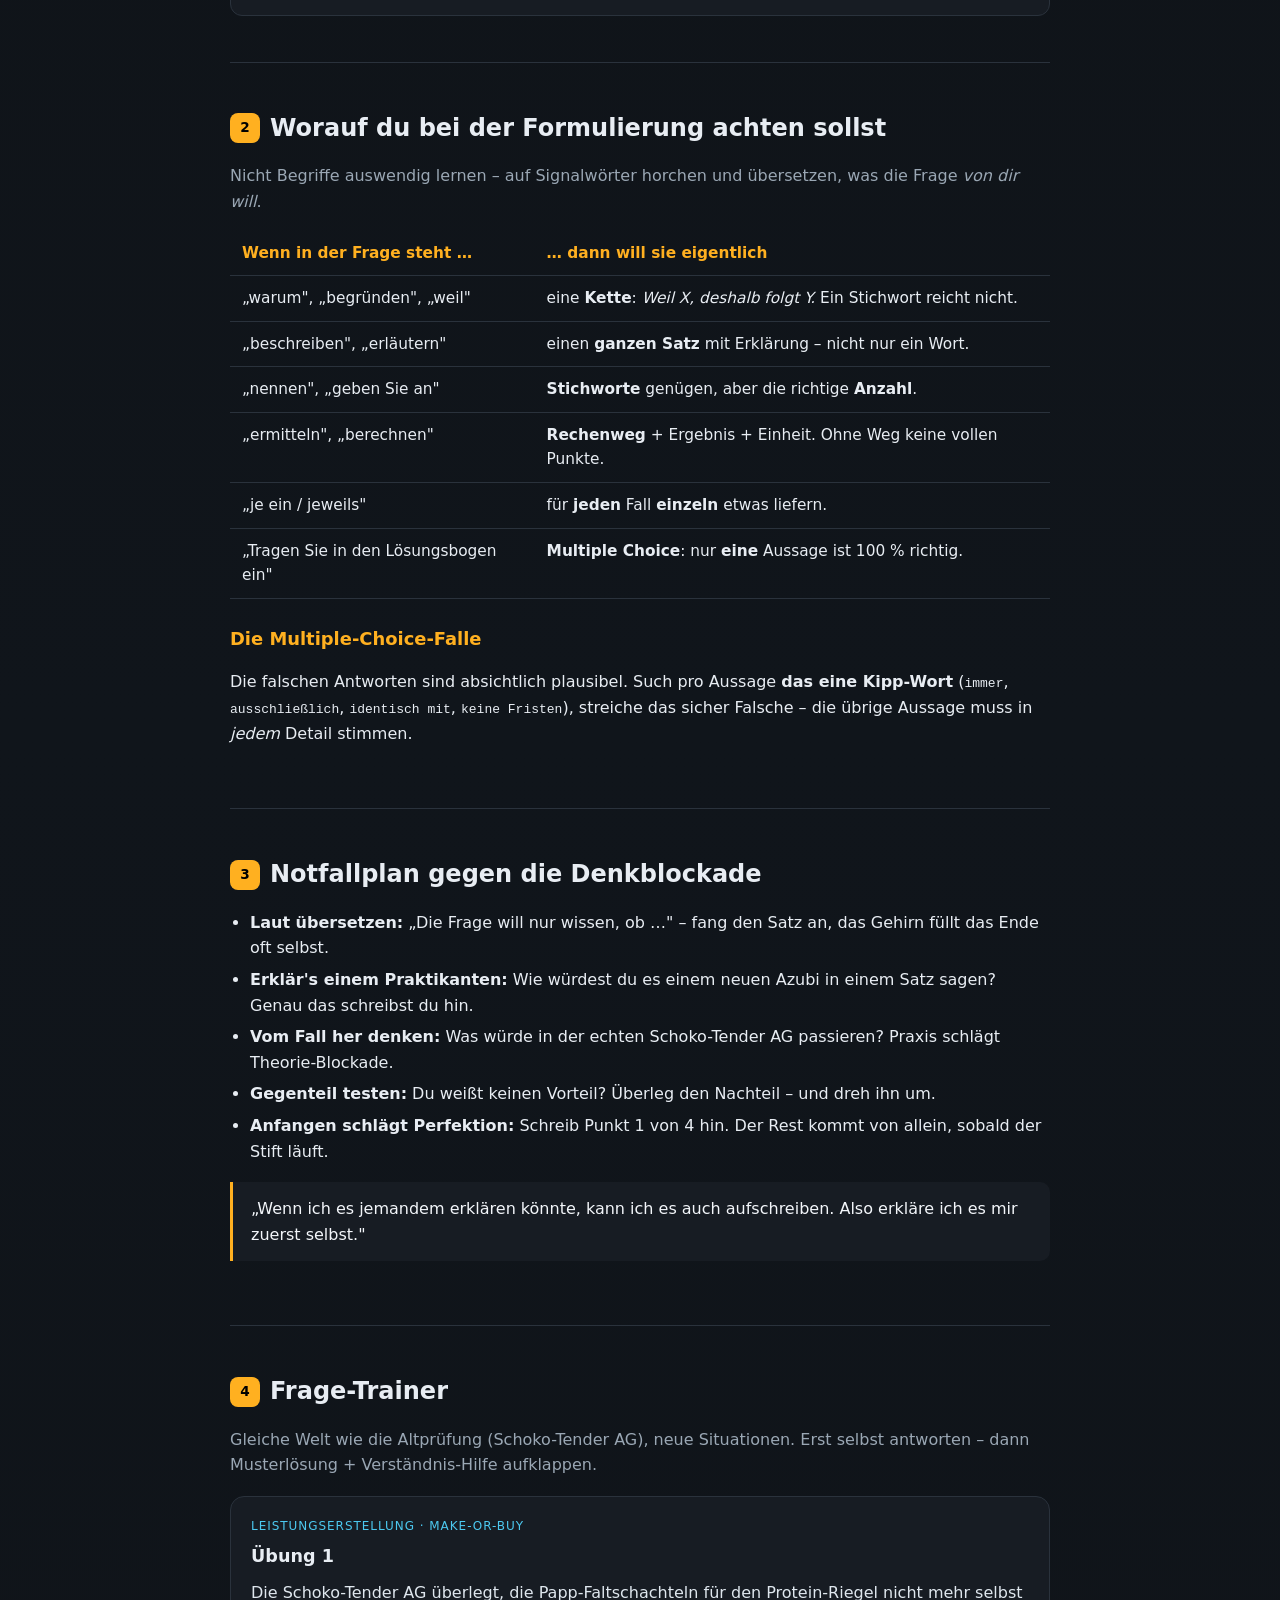
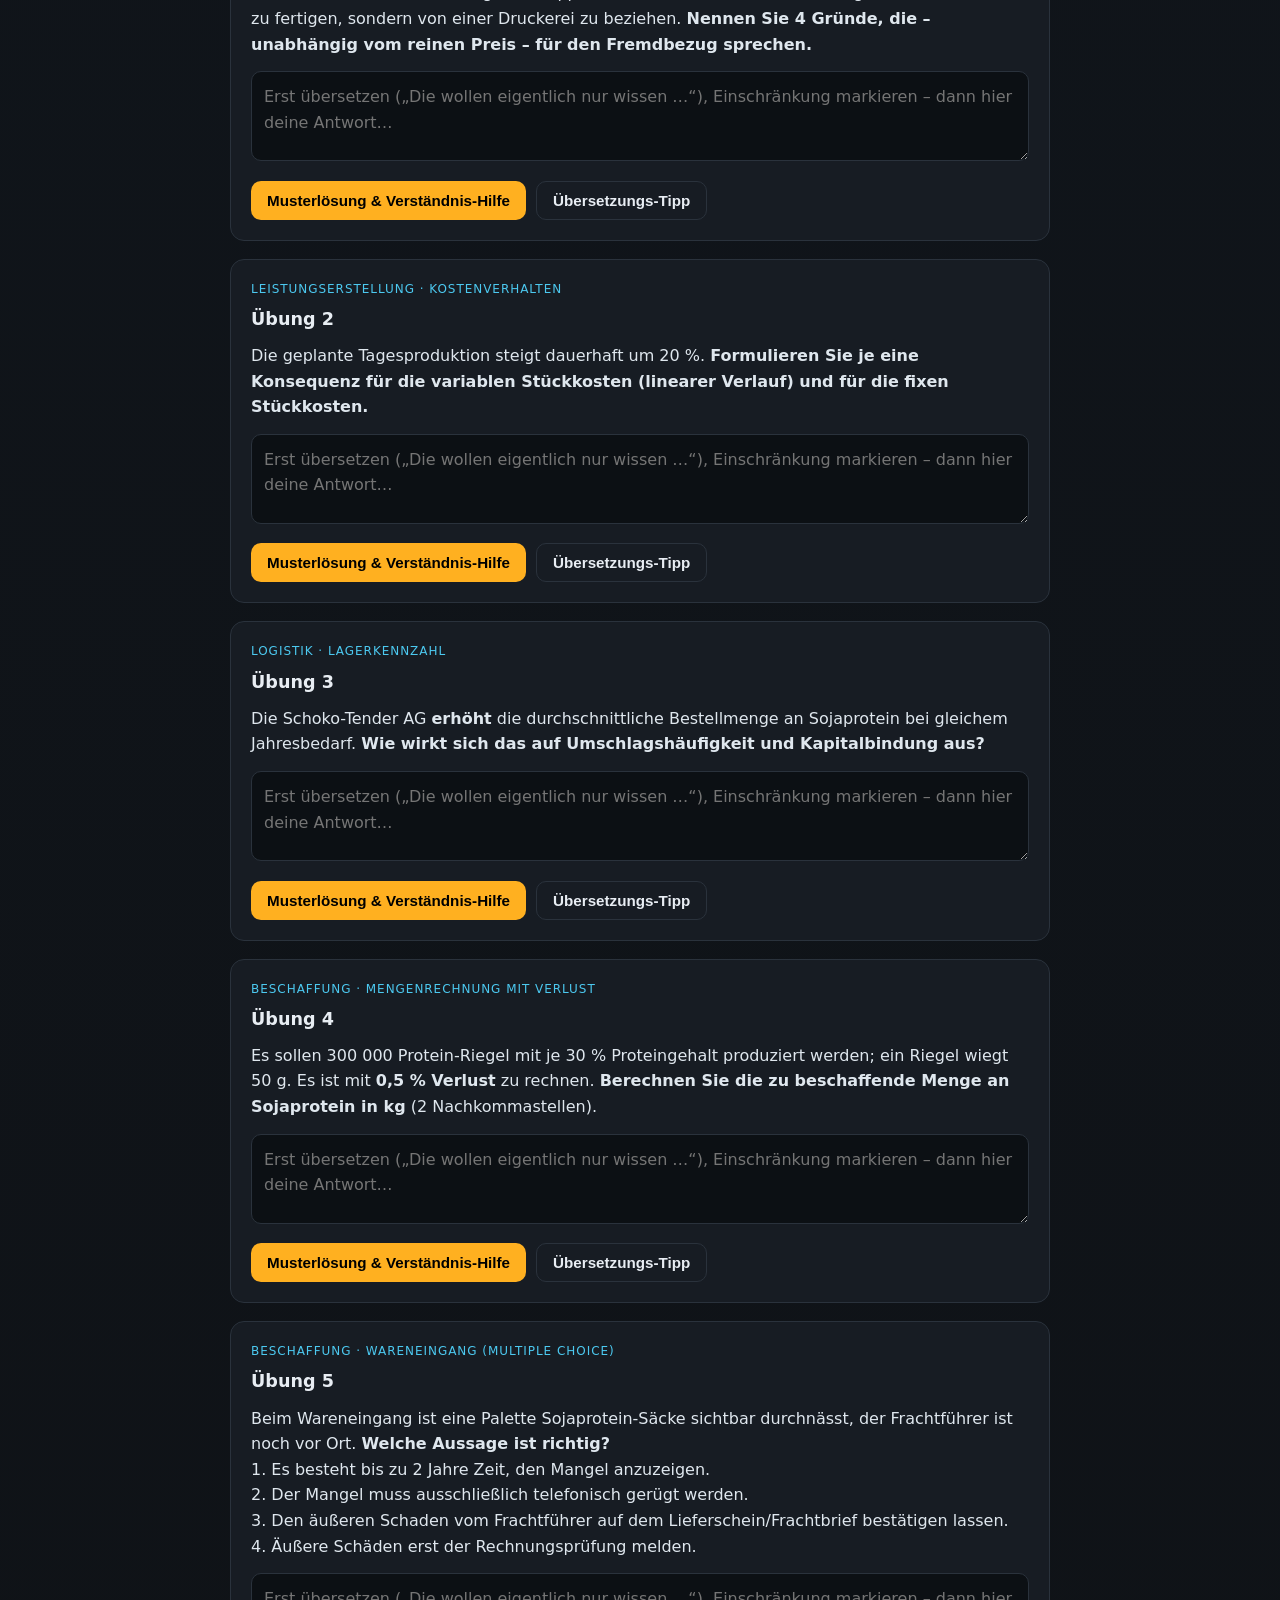
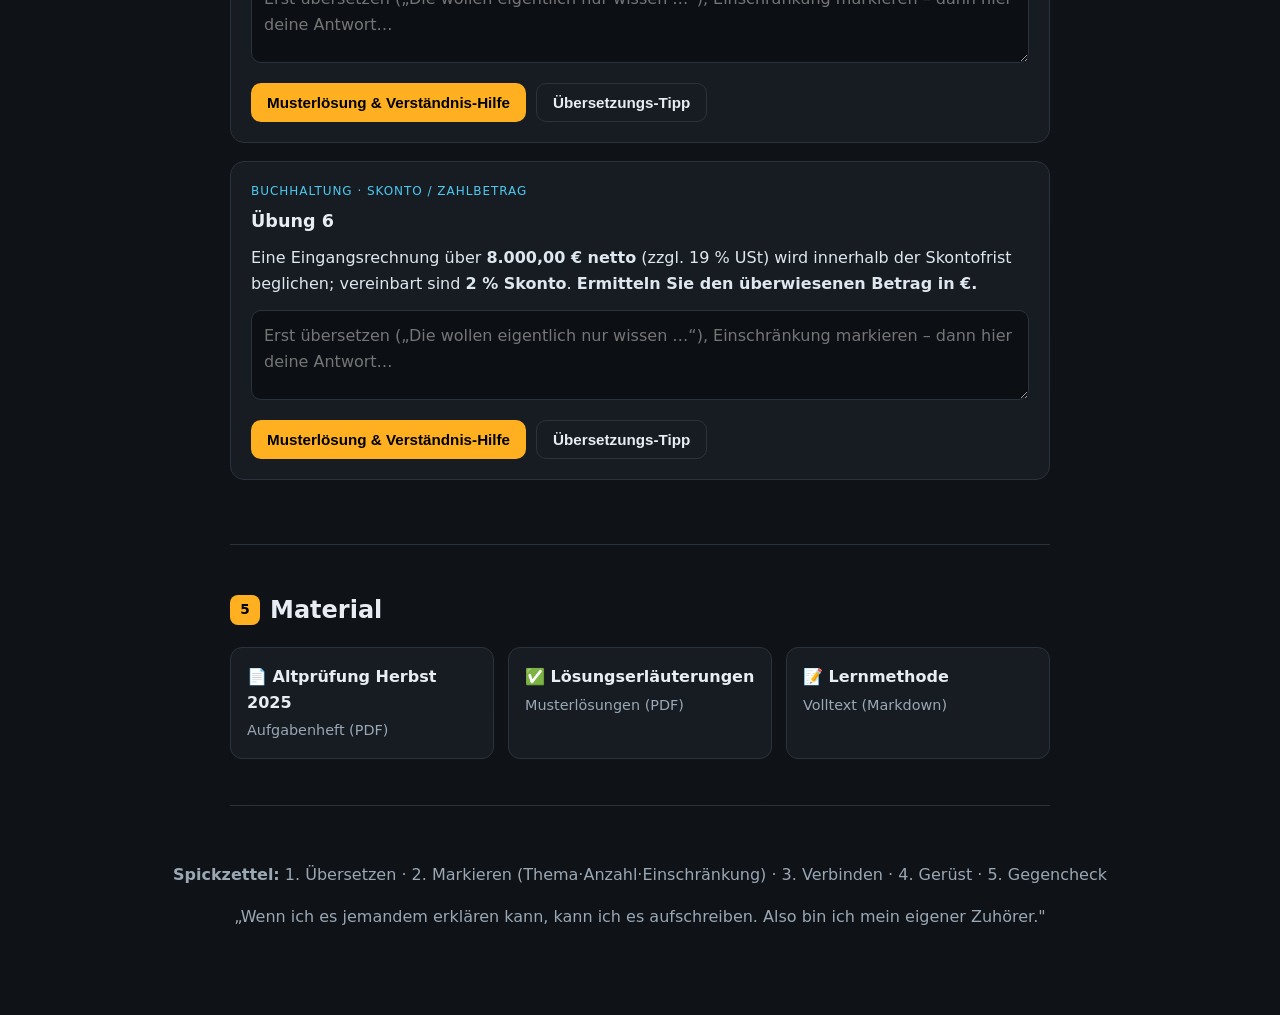
==== commit 6aad4f22: "Add GitHub Pages site: interactive Lernmethode + Frage-Trainer" ====
--- a/index.html
+++ b/index.html
@@ -1,169 +1,301 @@
 <!DOCTYPE html>
 <html lang="de">
-  <head>
-    <meta charset="UTF-8" />
-    <meta name="viewport" content="width=device-width, initial-scale=1.0" />
-    <title>AP2 Lernplan · Industriekaufmann/-frau</title>
-    <meta
-      name="description"
-      content="Interaktiver Lehrplan und Terminplaner für die Abschlussprüfung Teil 2 (AP2) Industriekaufmann/-frau – Neuordnung."
-    />
-    <link rel="stylesheet" href="styles.css" />
-  </head>
-  <body>
-    <header class="topbar">
-      <div class="brand">
-        <span class="brand-mark">AP2</span>
-        <div>
-          <h1>Lernplan Industriekaufmann/-frau</h1>
-          <p class="subtitle">Abschlussprüfung Teil 2 · Neuordnung</p>
-        </div>
-      </div>
-      <nav class="tabs" id="tabs">
-        <button class="tab active" data-view="dashboard">Übersicht</button>
-        <button class="tab" data-view="lehrplan">Lehrplan</button>
-        <button class="tab" data-view="phasen">Phasenplan</button>
-        <button class="tab" data-view="auswertung">Auswertung</button>
-        <button class="tab" data-view="fragen">Prüfungsfragen verstehen</button>
-        <button class="tab" data-view="planer">Terminplaner</button>
-      </nav>
-    </header>
-
-    <main id="app">
-      <!-- Dashboard -->
-      <section class="view active" id="view-dashboard">
-        <div class="hero">
-          <h2>Willkommen zu deiner Prüfungsvorbereitung</h2>
-          <p>
-            Dieser Plan führt dich durch alle drei Prüfungsbereiche der AP2
-            (Neuordnung) und trainiert gezielt das Verständnis von
-            Prüfungsfragen. Jede Einheit vermittelt echten Lernstoff und
-            schließt mit einer <strong>Inhaltsabfrage im Prüfungsstil</strong>
-            ab; sie ist auf <strong>mehrfache Wiederholung</strong> ausgelegt –
-            so festigst du den Stoff über die Monate bis zur Prüfung.
-          </p>
-          <div class="schedule-banner" id="schedule-banner"></div>
-        </div>
-
-        <div class="stat-grid" id="stat-grid"></div>
-
-        <div class="due-section card" id="due-section" hidden></div>
-
-        <h3 class="section-title">Deine Prüfungsbereiche</h3>
-        <div class="area-grid" id="area-grid"></div>
-
-        <div class="next-up card">
-          <h3>Als Nächstes dran</h3>
-          <div id="next-up-content"></div>
-        </div>
-      </section>
-
-      <!-- Lehrplan -->
-      <section class="view" id="view-lehrplan">
-        <h2>Lehrplan – alle Lerneinheiten</h2>
-        <p class="lead">
-          Hake ab, was du beherrschst. Jede Einheit zeigt dir die Inhalte und
-          einen Hinweis, <strong>wie</strong> das Thema in der Prüfung abgefragt
-          wird.
-        </p>
-        <div class="progress-row">
-          <div class="progress-track"><div class="progress-fill" id="lehrplan-progress"></div></div>
-          <span id="lehrplan-progress-label"></span>
-        </div>
-        <div id="lehrplan-content"></div>
-      </section>
-
-      <!-- Phasenplan -->
-      <section class="view" id="view-phasen">
-        <h2>Phasenplan bis zur Prüfung</h2>
-        <p class="lead">
-          Zehn Monate sind genug Zeit – wenn du sie sinnvoll aufteilst. Der Plan
-          gliedert sich in drei Phasen: erst alles einmal lernen, dann gezielt
-          wiederholen, am Ende unter Prüfungsbedingungen üben.
-        </p>
-        <div class="phase-grid" id="phasen-content"></div>
-      </section>
-
-      <!-- Auswertung -->
-      <section class="view" id="view-auswertung">
-        <h2>Auswertung</h2>
-        <p class="lead">
-          Hier siehst du, wie oft du was falsch gemacht hast – insgesamt, pro
-          Prüfungsbereich und pro Lerneinheit. So erkennst du gezielt deine
-          Schwachstellen.
-        </p>
-        <div id="auswertung-content"></div>
-      </section>
-
-      <!-- Prüfungsfragen verstehen -->
-      <section class="view" id="view-fragen">
-        <h2>Prüfungsfragen verstehen</h2>
-        <p class="lead">
-          Die meisten Punkte gehen nicht durch fehlendes Wissen verloren,
-          sondern weil die Frage nicht passgenau beantwortet wird. Lerne, die
-          <strong>Operatoren</strong> und <strong>Anforderungsbereiche</strong>
-          zu lesen.
-        </p>
-
-        <h3 class="section-title">Operatoren nach Anforderungsbereich</h3>
-        <div id="operatoren-content"></div>
-
-        <h3 class="section-title">Strategie-Spickzettel</h3>
-        <div class="tipp-grid" id="tipp-content"></div>
-
-        <div class="card quiz-card">
-          <h3>Mini-Training: Operator erkennen</h3>
-          <p>Welche Antworttiefe verlangt die Aufgabe? Klicke deine Einschätzung.</p>
-          <div id="quiz-content"></div>
-        </div>
-      </section>
-
-      <!-- Terminplaner -->
-      <section class="view" id="view-planer">
-        <h2>Terminplaner</h2>
-        <p class="lead">
-          Lege deine Lern-Slots an und ordne jedem Slot Lerneinheiten zu. Erste
-          Einheit: <strong>Freitag, 05.06.2026 (2 h)</strong>, danach 2× pro
-          Woche à 2 h. Alles frei anpassbar.
-        </p>
-
-        <div class="planer-actions">
-          <button class="btn primary" id="add-session">+ Lern-Slot hinzufügen</button>
-          <button class="btn ghost" id="autofill">Vorschlag automatisch füllen</button>
-          <button class="btn ghost danger" id="reset-plan">Plan zurücksetzen</button>
-        </div>
-
-        <div class="planer-layout">
-          <div class="planer-sessions" id="planer-sessions"></div>
-          <aside class="planer-pool">
-            <h3>Lerneinheiten</h3>
-            <p class="muted small">Ziehe eine Einheit in einen Slot oder nutze das +. Du kannst eine Einheit mehrfach einplanen (z. B. zweimal für 2 h oder als Wiederholung). „2×" zeigt, wie oft sie schon verplant ist.</p>
-            <div id="lesson-pool"></div>
-          </aside>
-        </div>
-      </section>
-    </main>
-
-    <footer class="footer">
-      <p>
-        Fortschritt &amp; Plan werden lokal in deinem Browser gespeichert
-        (kein Server, keine Anmeldung). Inhalte sind eine Orientierungshilfe –
-        maßgeblich ist die aktuelle Ausbildungsordnung &amp; der Rahmenlehrplan.
-      </p>
-    </footer>
-
-    <!-- Modal: Einheit zu Slot zuordnen -->
-    <div class="modal-backdrop" id="modal-backdrop" hidden>
-      <div class="modal">
-        <h3 id="modal-title">Lerneinheit zuordnen</h3>
-        <div id="modal-body"></div>
-        <div class="modal-actions">
-          <button class="btn ghost" id="modal-close">Schließen</button>
-        </div>
-      </div>
+<head>
+<meta charset="UTF-8" />
+<meta name="viewport" content="width=device-width, initial-scale=1.0" />
+<title>Prüfungsfragen verstehen · Industriekaufmann/-frau (AO 2024)</title>
+<meta name="description" content="Lernmethode zum Verstehen von IHK-Prüfungsfragen – Werde dein eigener Zuhörer. Mit interaktivem Frage-Trainer." />
+<style>
+  :root{
+    --bg:#0f1216; --card:#171c23; --card2:#1d242d; --ink:#e8edf3; --muted:#9aa7b4;
+    --accent:#ffb020; --accent2:#4cc9f0; --good:#3ddc84; --line:#2a323c; --warn:#ff7b72;
+  }
+  *{box-sizing:border-box}
+  html{scroll-behavior:smooth}
+  body{
+    margin:0; font-family:system-ui,-apple-system,"Segoe UI",Roboto,Helvetica,Arial,sans-serif;
+    background:linear-gradient(180deg,#0f1216,#10151b 40%,#0f1216); color:var(--ink);
+    line-height:1.6; -webkit-font-smoothing:antialiased;
+  }
+  a{color:var(--accent2)}
+  header{
+    padding:64px 20px 40px; text-align:center;
+    background:radial-gradient(900px 400px at 50% -120px,rgba(255,176,32,.18),transparent 70%);
+    border-bottom:1px solid var(--line);
+  }
+  header .badge{
+    display:inline-block; font-size:.78rem; letter-spacing:.12em; text-transform:uppercase;
+    color:var(--accent); border:1px solid rgba(255,176,32,.4); border-radius:999px;
+    padding:5px 14px; margin-bottom:18px;
+  }
+  header h1{font-size:clamp(1.8rem,4vw,2.8rem); margin:0 0 10px; line-height:1.15}
+  header p{color:var(--muted); max-width:680px; margin:0 auto; font-size:1.05rem}
+  .wrap{max-width:860px; margin:0 auto; padding:0 20px}
+  section{padding:46px 0; border-bottom:1px solid var(--line)}
+  h2{font-size:1.5rem; margin:0 0 6px; display:flex; align-items:center; gap:10px}
+  h2 .n{
+    font-size:.85rem; background:var(--accent); color:#000; font-weight:700;
+    width:30px; height:30px; display:grid; place-items:center; border-radius:8px; flex:none;
+  }
+  h3{margin:26px 0 8px; font-size:1.12rem; color:var(--accent)}
+  .lead{color:var(--muted)}
+  .quote{
+    border-left:3px solid var(--accent); background:var(--card); padding:14px 18px;
+    border-radius:0 10px 10px 0; margin:18px 0; color:#f3f6fa;
+  }
+  .steps{display:grid; gap:12px; margin-top:18px}
+  .step{
+    background:var(--card); border:1px solid var(--line); border-radius:12px; padding:16px 18px;
+    display:grid; grid-template-columns:auto 1fr; gap:14px; align-items:start;
+  }
+  .step .num{
+    background:linear-gradient(135deg,var(--accent),#ff8c00); color:#000; font-weight:800;
+    width:34px; height:34px; border-radius:9px; display:grid; place-items:center; flex:none;
+  }
+  .step h4{margin:0 0 4px; font-size:1.05rem}
+  .step p{margin:0; color:var(--muted)}
+  table{width:100%; border-collapse:collapse; margin:16px 0; font-size:.96rem}
+  th,td{text-align:left; padding:10px 12px; border-bottom:1px solid var(--line); vertical-align:top}
+  th{color:var(--accent); font-weight:600}
+  td code, .quote code{background:#0c1014; padding:1px 6px; border-radius:5px; color:var(--accent2)}
+  ul{padding-left:20px} li{margin:6px 0}
+  .pill{display:inline-block; background:var(--card2); border:1px solid var(--line); border-radius:999px; padding:3px 12px; margin:4px 6px 0 0; font-size:.9rem}
+  /* Trainer */
+  .q{background:var(--card); border:1px solid var(--line); border-radius:14px; padding:20px; margin:18px 0; transition:.2s}
+  .q:hover{border-color:#36414d}
+  .q .tag{font-size:.75rem; letter-spacing:.08em; text-transform:uppercase; color:var(--accent2)}
+  .q h4{margin:6px 0 10px; font-size:1.1rem}
+  .q .prompt{color:#dfe7ee}
+  .q textarea{
+    width:100%; margin-top:14px; background:#0c1014; color:var(--ink); border:1px solid var(--line);
+    border-radius:10px; padding:12px; font:inherit; min-height:90px; resize:vertical;
+  }
+  .q .row{display:flex; gap:10px; flex-wrap:wrap; margin-top:12px}
+  button{
+    background:var(--accent); color:#000; border:0; border-radius:10px; padding:10px 16px;
+    font-weight:700; cursor:pointer; font-size:.95rem;
+  }
+  button.ghost{background:transparent; color:var(--ink); border:1px solid var(--line)}
+  button:hover{filter:brightness(1.05)}
+  .solution{display:none; margin-top:16px; background:var(--card2); border:1px solid var(--line); border-radius:10px; padding:16px}
+  .solution.open{display:block; animation:fade .25s ease}
+  @keyframes fade{from{opacity:0; transform:translateY(-4px)}to{opacity:1; transform:none}}
+  .solution .label{font-weight:700; color:var(--good); margin-bottom:6px}
+  .solution .trip{margin-top:12px; color:var(--warn); font-size:.95rem}
+  .solution .trip b{color:var(--warn)}
+  .self{background:rgba(76,201,240,.08); border:1px solid rgba(76,201,240,.3); border-radius:8px; padding:10px 12px; margin-top:12px; font-size:.95rem}
+  footer{padding:40px 20px 70px; text-align:center; color:var(--muted)}
+  .cards{display:grid; grid-template-columns:repeat(auto-fit,minmax(220px,1fr)); gap:14px; margin-top:18px}
+  .dl{background:var(--card); border:1px solid var(--line); border-radius:12px; padding:16px; text-decoration:none; color:var(--ink); display:block}
+  .dl:hover{border-color:var(--accent)}
+  .dl .t{font-weight:700; margin-bottom:4px}
+  .dl .s{color:var(--muted); font-size:.9rem}
+  .toc{display:flex; flex-wrap:wrap; gap:8px; justify-content:center; margin-top:24px}
+  .toc a{background:var(--card); border:1px solid var(--line); border-radius:999px; padding:7px 14px; text-decoration:none; color:var(--ink); font-size:.9rem}
+  .toc a:hover{border-color:var(--accent); color:var(--accent)}
+  .mark{color:var(--accent); font-weight:700}
+</style>
+</head>
+<body>
+
+<header>
+  <div class="badge">IHK Abschlussprüfung Teil 1 · AO 2024</div>
+  <h1>Prüfungsfragen verstehen</h1>
+  <p>Die <strong>„Werde dein eigener Zuhörer"</strong>-Methode für Industriekaufmann/-frau –
+     Leistungserstellung, Logistik, Beschaffung &amp; Buchhaltung. Mit interaktivem Frage-Trainer.</p>
+  <nav class="toc">
+    <a href="#idee">Die Idee</a>
+    <a href="#ritual">5-Schritte-Ritual</a>
+    <a href="#signale">Signalwörter</a>
+    <a href="#notfall">Denkblockade</a>
+    <a href="#trainer">Frage-Trainer</a>
+    <a href="#material">Material</a>
+  </nav>
+</header>
+
+<div class="wrap">
+
+  <section id="idee">
+    <h2>Deine Ausgangslage – ehrlich benannt</h2>
+    <p class="lead">Du kannst gut erklären. Wenn du jemandem etwas erzählst, <em>kommt es an</em> –
+      weil du unbewusst übersetzt: Du suchst das Schlüsselwort, lässt Ballast weg und machst es dem
+      Zuhörer einfach.</p>
+    <p>In der Prüfung sitzt aber <strong>kein Zuhörer</strong> vor dir. Niemand, für den du
+      vereinfachst. Deshalb bleibt die Frage in ihrer „schweren" Form stehen – und genau da entsteht
+      die <span class="mark">Denkblockade</span>. Es ist meistens kein Wissensproblem. Das Wissen ist
+      da. Es kommt nur nicht raus, weil die Frage nicht „übersetzt" wurde.</p>
+    <div class="quote">
+      <strong>Kernidee:</strong> Du machst dich selbst zum Zuhörer. Bevor du antwortest, erklärst du
+      <em>dir</em> die Frage so einfach, wie du sie einem Freund erklären würdest. Sobald die Frage
+      einfach ist, ist die Antwort meistens schon da.
     </div>
-
-    <script src="data.js"></script>
-    <script src="app.js"></script>
-  </body>
+  </section>
+
+  <section id="ritual">
+    <h2><span class="n">1</span> Das Ritual: 5 Schritte auf jede Frage</h2>
+    <p class="lead">Am Anfang bewusst und langsam, später in 20 Sekunden.</p>
+    <div class="steps">
+      <div class="step"><div class="num">1</div><div>
+        <h4>Übersetzen – „Erklär's einem 12-Jährigen"</h4>
+        <p>Sag die Frage in deinen eigenen, einfachen Worten: <em>„Die Frage will eigentlich nur
+        wissen, ob / wie / warum …"</em> Sobald dieser Satz steht, ist die Blockade fast immer weg.</p>
+      </div></div>
+      <div class="step"><div class="num">2</div><div>
+        <h4>Drei Dinge markieren</h4>
+        <p><strong>Thema</strong> (worum geht's?) · <strong>Menge</strong> (wie viele Punkte? „4 Gründe") ·
+        <strong>Einschränkung</strong> (das kleine Wort, das eingrenzt: „unabhängig von der Kostensituation",
+        „im Verantwortungsbereich der Fertigung"). Punkt 3 ist der häufigste Fallenstein.</p>
+      </div></div>
+      <div class="step"><div class="num">3</div><div>
+        <h4>Mit dem Fall verbinden</h4>
+        <p>Die Frage ist nie abstrakt. Sie zeigt immer auf die Geschichte (Schoko-Tender AG,
+        Protein-Riegel …). Deine Antwort soll den Fall anfassen, nicht nur das Lehrbuch.</p>
+      </div></div>
+      <div class="step"><div class="num">4</div><div>
+        <h4>Gerüst bauen, dann füllen</h4>
+        <p>Erst das Skelett: <code>1) … 2) … 3) … 4) …</code> – so produzierst du genau die geforderte
+        Anzahl und verzettelst dich nicht.</p>
+      </div></div>
+      <div class="step"><div class="num">5</div><div>
+        <h4>Gegencheck</h4>
+        <p>Frage noch einmal lesen: <em>„Habe ich genau <strong>das</strong> beantwortet, was gefragt
+        war – richtige Anzahl, Einschränkung getroffen?"</em></p>
+      </div></div>
+    </div>
+  </section>
+
+  <section id="signale">
+    <h2><span class="n">2</span> Worauf du bei der Formulierung achten sollst</h2>
+    <p class="lead">Nicht Begriffe auswendig lernen – auf Signalwörter horchen und übersetzen, was die
+      Frage <em>von dir will</em>.</p>
+    <table>
+      <tr><th>Wenn in der Frage steht …</th><th>… dann will sie eigentlich</th></tr>
+      <tr><td>„warum", „begründen", „weil"</td><td>eine <strong>Kette</strong>: <em>Weil X, deshalb folgt Y.</em> Ein Stichwort reicht nicht.</td></tr>
+      <tr><td>„beschreiben", „erläutern"</td><td>einen <strong>ganzen Satz</strong> mit Erklärung – nicht nur ein Wort.</td></tr>
+      <tr><td>„nennen", „geben Sie an"</td><td><strong>Stichworte</strong> genügen, aber die richtige <strong>Anzahl</strong>.</td></tr>
+      <tr><td>„ermitteln", „berechnen"</td><td><strong>Rechenweg</strong> + Ergebnis + Einheit. Ohne Weg keine vollen Punkte.</td></tr>
+      <tr><td>„je ein / jeweils"</td><td>für <strong>jeden</strong> Fall <strong>einzeln</strong> etwas liefern.</td></tr>
+      <tr><td>„Tragen Sie in den Lösungsbogen ein"</td><td><strong>Multiple Choice</strong>: nur <strong>eine</strong> Aussage ist 100 % richtig.</td></tr>
+    </table>
+    <h3>Die Multiple-Choice-Falle</h3>
+    <p>Die falschen Antworten sind absichtlich plausibel. Such pro Aussage <strong>das eine Kipp-Wort</strong>
+      (<code>immer</code>, <code>ausschließlich</code>, <code>identisch mit</code>, <code>keine Fristen</code>),
+      streiche das sicher Falsche – die übrige Aussage muss in <em>jedem</em> Detail stimmen.</p>
+  </section>
+
+  <section id="notfall">
+    <h2><span class="n">3</span> Notfallplan gegen die Denkblockade</h2>
+    <ul>
+      <li><strong>Laut übersetzen:</strong> „Die Frage will nur wissen, ob …" – fang den Satz an, das Gehirn füllt das Ende oft selbst.</li>
+      <li><strong>Erklär's einem Praktikanten:</strong> Wie würdest du es einem neuen Azubi in einem Satz sagen? Genau das schreibst du hin.</li>
+      <li><strong>Vom Fall her denken:</strong> Was würde in der echten Schoko-Tender AG passieren? Praxis schlägt Theorie-Blockade.</li>
+      <li><strong>Gegenteil testen:</strong> Du weißt keinen Vorteil? Überleg den Nachteil – und dreh ihn um.</li>
+      <li><strong>Anfangen schlägt Perfektion:</strong> Schreib Punkt 1 von 4 hin. Der Rest kommt von allein, sobald der Stift läuft.</li>
+    </ul>
+    <div class="quote">„Wenn ich es jemandem erklären könnte, kann ich es auch aufschreiben.
+      Also erkläre ich es mir zuerst selbst."</div>
+  </section>
+
+  <section id="trainer">
+    <h2><span class="n">4</span> Frage-Trainer</h2>
+    <p class="lead">Gleiche Welt wie die Altprüfung (Schoko-Tender AG), neue Situationen. Erst selbst
+      antworten – dann Musterlösung + Verständnis-Hilfe aufklappen.</p>
+    <div id="quizzes"></div>
+  </section>
+
+  <section id="material">
+    <h2><span class="n">5</span> Material</h2>
+    <div class="cards">
+      <a class="dl" href="Pr%C3%BCfung%20IK%202025.pdf"><div class="t">📄 Altprüfung Herbst 2025</div><div class="s">Aufgabenheft (PDF)</div></a>
+      <a class="dl" href="Pr%C3%BCfung%20IK%202025%20L%C3%96SUNGEN.pdf"><div class="t">✅ Lösungserläuterungen</div><div class="s">Musterlösungen (PDF)</div></a>
+      <a class="dl" href="Lernmethode-Pruefungsfragen-verstehen.md"><div class="t">📝 Lernmethode</div><div class="s">Volltext (Markdown)</div></a>
+    </div>
+  </section>
+
+</div>
+
+<footer>
+  <p><strong>Spickzettel:</strong> 1. Übersetzen · 2. Markieren (Thema·Anzahl·Einschränkung) ·
+     3. Verbinden · 4. Gerüst · 5. Gegencheck</p>
+  <p style="margin-top:8px">„Wenn ich es jemandem erklären kann, kann ich es aufschreiben. Also bin ich mein eigener Zuhörer."</p>
+</footer>
+
+<script>
+const QUIZ = [
+ {
+  area:"Leistungserstellung · Make-or-Buy",
+  q:"Die Schoko-Tender AG überlegt, die Papp-Faltschachteln für den Protein-Riegel nicht mehr selbst zu fertigen, sondern von einer Druckerei zu beziehen. <strong>Nennen Sie 4 Gründe, die – unabhängig vom reinen Preis – für den Fremdbezug sprechen.</strong>",
+  trans:"„Warum Schachteln einkaufen statt selber machen – aber NICHT 'weil's billiger ist'.\"",
+  sol:["Keine eigenen Maschinen/Personal für Druck nötig → Konzentration aufs Kerngeschäft (Schokolade).","Höheres Know-how/Qualität des Spezialisten (Druckbild, Stanzung).","Keine Lagerung von Verpackungsrohstoffen → weniger Kapitalbindung.","Flexibilität bei Mengen-/Saisonschwankungen; kein Investitionsrisiko in Druckanlagen."],
+  trip:"Wer „ist günstiger\" schreibt, verfehlt die Einschränkung <b>„unabhängig vom Preis\"</b> – inhaltlich nicht falsch, aber an der Frage vorbei = kein Punkt."
+ },
+ {
+  area:"Leistungserstellung · Kostenverhalten",
+  q:"Die geplante Tagesproduktion steigt dauerhaft um 20 %. <strong>Formulieren Sie je eine Konsequenz für die variablen Stückkosten (linearer Verlauf) und für die fixen Stückkosten.</strong>",
+  trans:"„Wenn wir mehr Riegel machen: Was passiert pro Stück – einmal variabel, einmal fix?\"",
+  sol:["Variable Stückkosten: bleiben <b>gleich</b> (pro Riegel immer gleich viel Zutaten/Strom).","Fixe Stückkosten: <b>sinken</b> – feste Kosten verteilen sich auf mehr Riegel (Fixkostendegression)."],
+  trip:"„Variable Kosten steigen\" verwechselt <b>Gesamt</b>kosten mit <b>Stück</b>kosten. Die Frage sagt klar Stückkosten → Einschränkung markieren!"
+ },
+ {
+  area:"Logistik · Lagerkennzahl",
+  q:"Die Schoko-Tender AG <strong>erhöht</strong> die durchschnittliche Bestellmenge an Sojaprotein bei gleichem Jahresbedarf. <strong>Wie wirkt sich das auf Umschlagshäufigkeit und Kapitalbindung aus?</strong>",
+  trans:"„Wir bestellen seltener große Mengen → was macht das mit (a) wie oft sich das Lager dreht und (b) wie viel Geld im Lager steckt?\"",
+  sol:["Umschlagshäufigkeit: <b>sinkt</b> (größerer Durchschnittsbestand, gleicher Verbrauch → Lager dreht sich seltener).","Kapitalbindung: <b>steigt</b> (mehr Ware liegt im Schnitt → mehr gebundenes Geld)."],
+  trip:"Stell dir das Lager als Geldspeicher vor: mehr Ware = mehr totes Geld = höhere Bindung, und es fließt langsamer = niedrigerer Umschlag."
+ },
+ {
+  area:"Beschaffung · Mengenrechnung mit Verlust",
+  q:"Es sollen 300 000 Protein-Riegel mit je 30 % Proteingehalt produziert werden; ein Riegel wiegt 50 g. Es ist mit <strong>0,5 % Verlust</strong> zu rechnen. <strong>Berechnen Sie die zu beschaffende Menge an Sojaprotein in kg</strong> (2 Nachkommastellen).",
+  trans:"„Wie viel Soja muss ich kaufen, damit nach 0,5 % Schwund noch genug für alle Riegel da ist?\"",
+  sol:["Gesamtgewicht: 300 000 × 50 g = 15 000 kg","Proteinbedarf (30 %): 15 000 × 0,30 = 4 500 kg","Verlust: 4 500 ÷ 0,995 = <b>4 522,61 kg</b>"],
+  trip:"Verlust <b>nicht</b> als „+0,5 %\" (×1,005) rechnen, sondern <b>÷ 0,995</b>. Die beschaffte Menge ist der 100-%-Wert, von dem die 0,5 % abgehen."
+ },
+ {
+  area:"Beschaffung · Wareneingang (Multiple Choice)",
+  q:"Beim Wareneingang ist eine Palette Sojaprotein-Säcke sichtbar durchnässt, der Frachtführer ist noch vor Ort. <strong>Welche Aussage ist richtig?</strong><br>1. Es besteht bis zu 2 Jahre Zeit, den Mangel anzuzeigen.<br>2. Der Mangel muss ausschließlich telefonisch gerügt werden.<br>3. Den äußeren Schaden vom Frachtführer auf dem Lieferschein/Frachtbrief bestätigen lassen.<br>4. Äußere Schäden erst der Rechnungsprüfung melden.",
+  trans:"„Was ist in der Praxis klug, um einen Beweis zu sichern, solange der Zeuge da ist?\"",
+  sol:["<b>Richtig: 3.</b>","(1) „2 Jahre\" – bei offenen/äußeren Mängeln gilt <i>unverzüglich</i>. ✗","(2) „ausschließlich telefonisch\" – kein Nachweis. ✗","(4) „erst der Rechnungsprüfung\" – verschenkt den Beweis. ✗"],
+  trip:"Such pro Aussage das Kipp-Wort. Der Frachtführer ist <b>jetzt</b> da → Nachweis sofort sichern."
+ },
+ {
+  area:"Buchhaltung · Skonto / Zahlbetrag",
+  q:"Eine Eingangsrechnung über <strong>8.000,00 € netto</strong> (zzgl. 19 % USt) wird innerhalb der Skontofrist beglichen; vereinbart sind <strong>2 % Skonto</strong>. <strong>Ermitteln Sie den überwiesenen Betrag in €.</strong>",
+  trans:"„Wie viel überweise ich, wenn ich 2 % Früher-zahlen-Rabatt vom Bruttobetrag abziehe?\"",
+  sol:["Brutto: 8.000,00 × 1,19 = 9.520,00 €","Skonto 2 %: 9.520,00 × 0,02 = 190,40 €","Überweisung: 9.520,00 − 190,40 = <b>9.329,60 €</b>"],
+  trip:"Skonto wird vom <b>Brutto</b>betrag gezogen, nicht vom Netto – du bekommst den Nachlass auf die Summe, die du zahlst."
+ }
+];
+
+const root = document.getElementById('quizzes');
+QUIZ.forEach((item, i) => {
+  const el = document.createElement('div');
+  el.className = 'q';
+  el.innerHTML = `
+    <div class="tag">${item.area}</div>
+    <h4>Übung ${i+1}</h4>
+    <div class="prompt">${item.q}</div>
+    <textarea placeholder="Erst übersetzen (&bdquo;Die wollen eigentlich nur wissen &hellip;&ldquo;), Einschr&auml;nkung markieren &ndash; dann hier deine Antwort&hellip;"></textarea>
+    <div class="row">
+      <button data-act="show">Musterlösung &amp; Verständnis-Hilfe</button>
+      <button class="ghost" data-act="hint">Übersetzungs-Tipp</button>
+    </div>
+    <div class="self" style="display:none"><strong>So machst du dir die Frage einfach:</strong> ${item.trans}</div>
+    <div class="solution">
+      <div class="label">Musterlösung</div>
+      <ul>${item.sol.map(s=>`<li>${s}</li>`).join('')}</ul>
+      <div class="trip"><b>Stolperstein:</b> ${item.trip}</div>
+    </div>`;
+  const sol = el.querySelector('.solution');
+  const self = el.querySelector('.self');
+  el.querySelector('[data-act="show"]').addEventListener('click', e=>{
+    sol.classList.toggle('open');
+    e.target.textContent = sol.classList.contains('open') ? 'Musterlösung ausblenden' : 'Musterlösung & Verständnis-Hilfe';
+  });
+  el.querySelector('[data-act="hint"]').addEventListener('click', ()=>{
+    self.style.display = self.style.display==='none' ? 'block' : 'none';
+  });
+  root.appendChild(el);
+});
+</script>
+</body>
 </html>
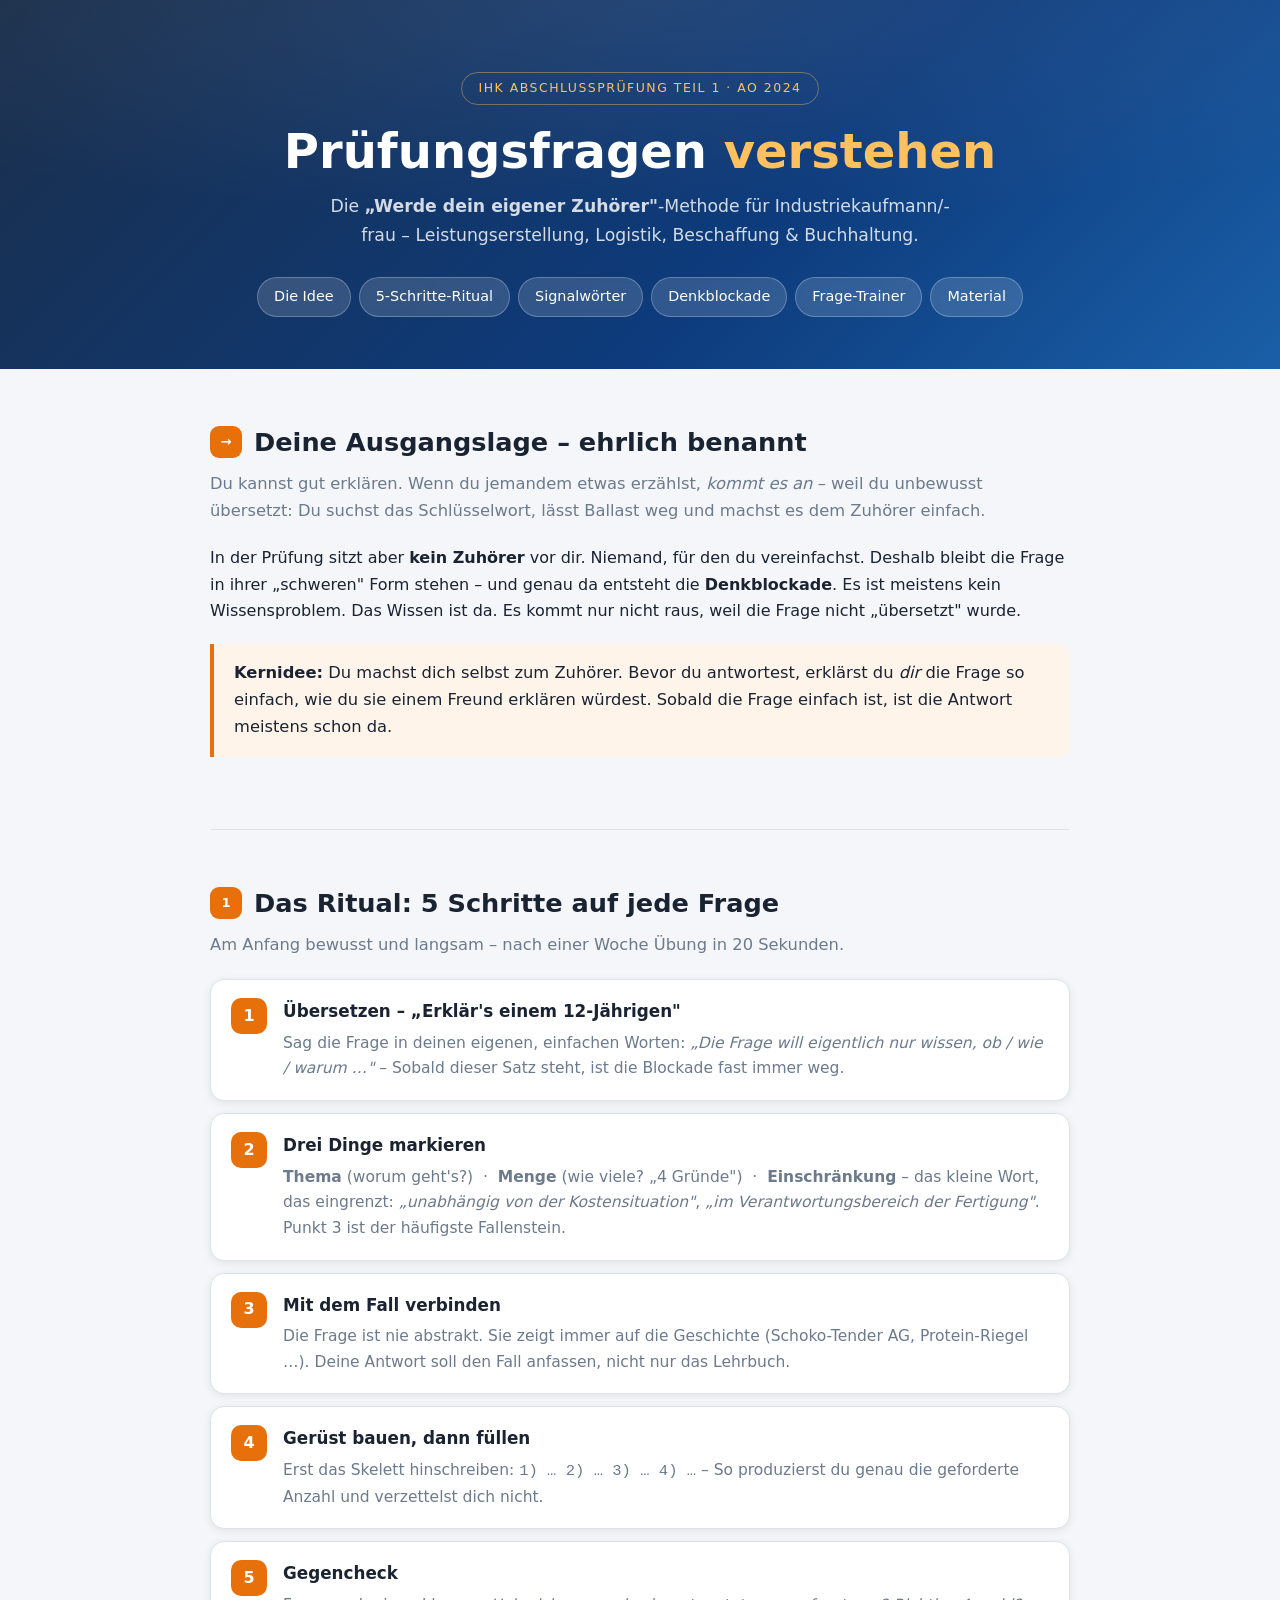
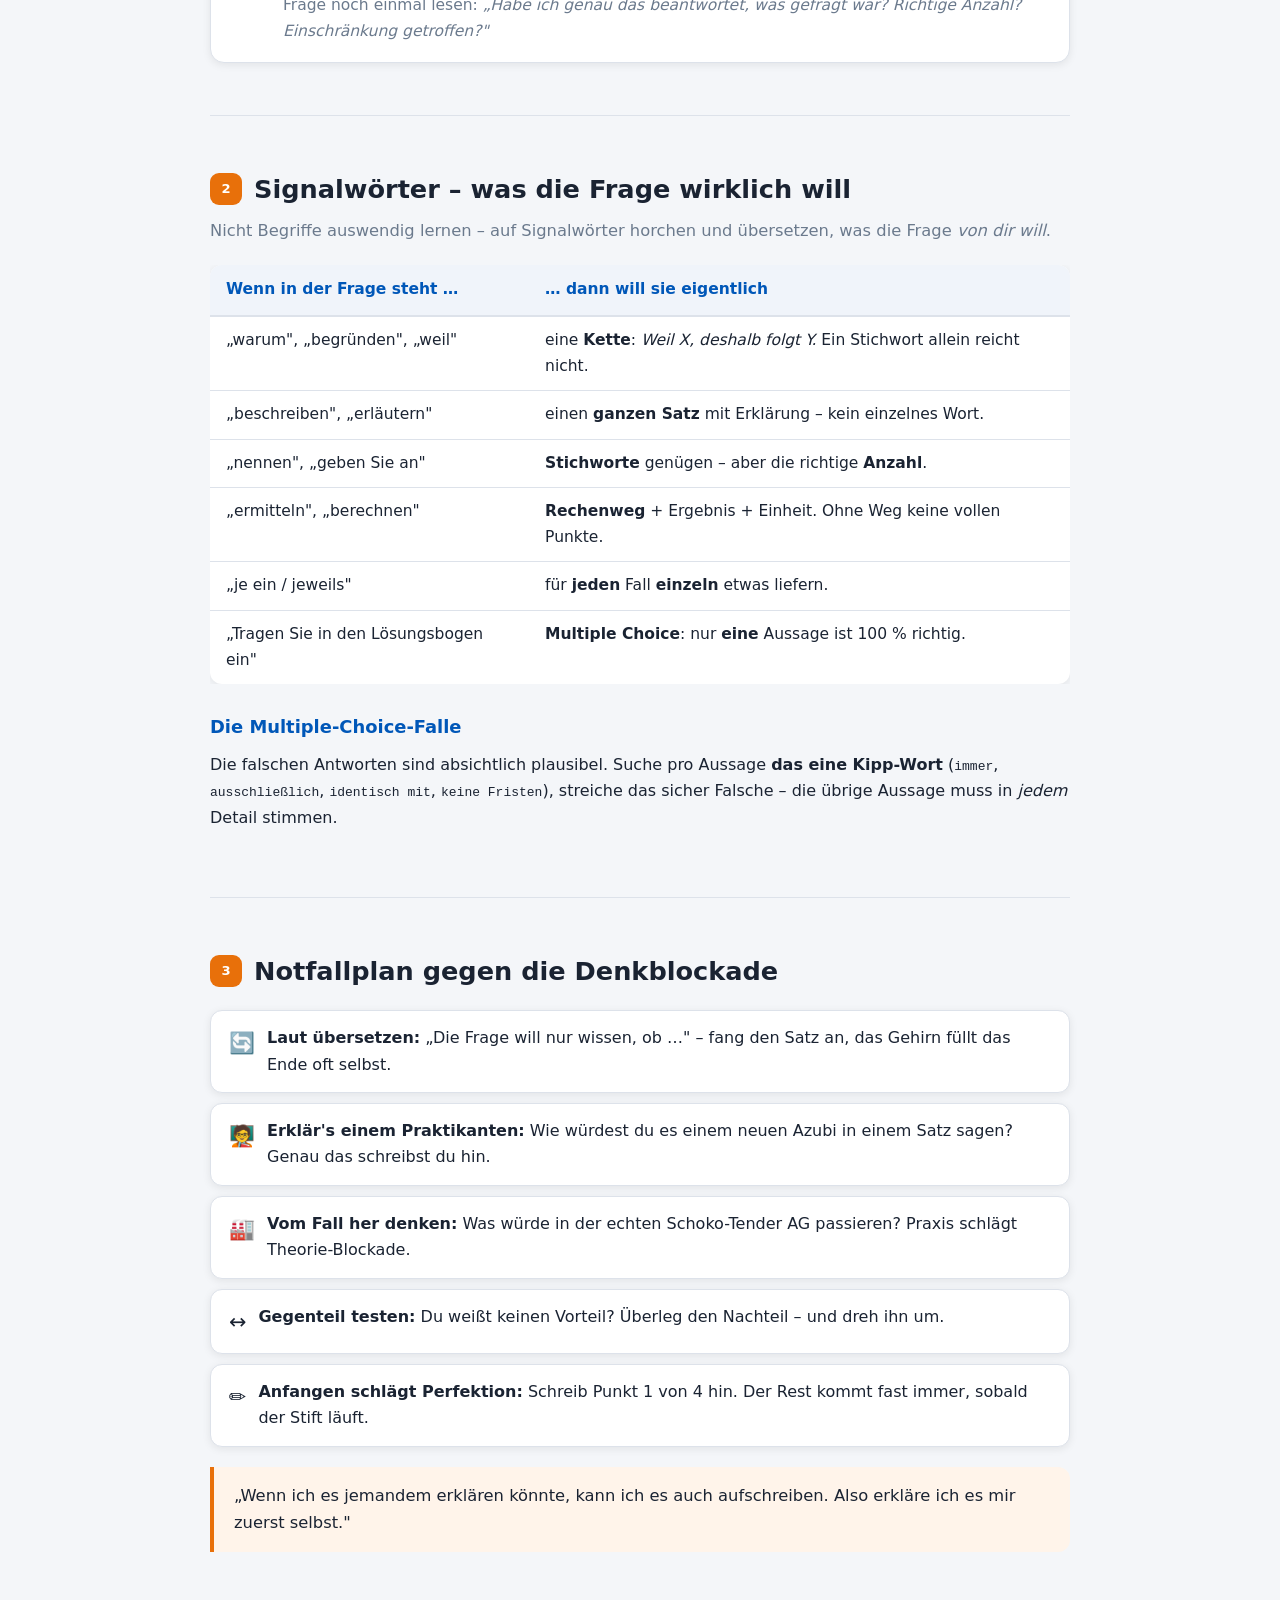
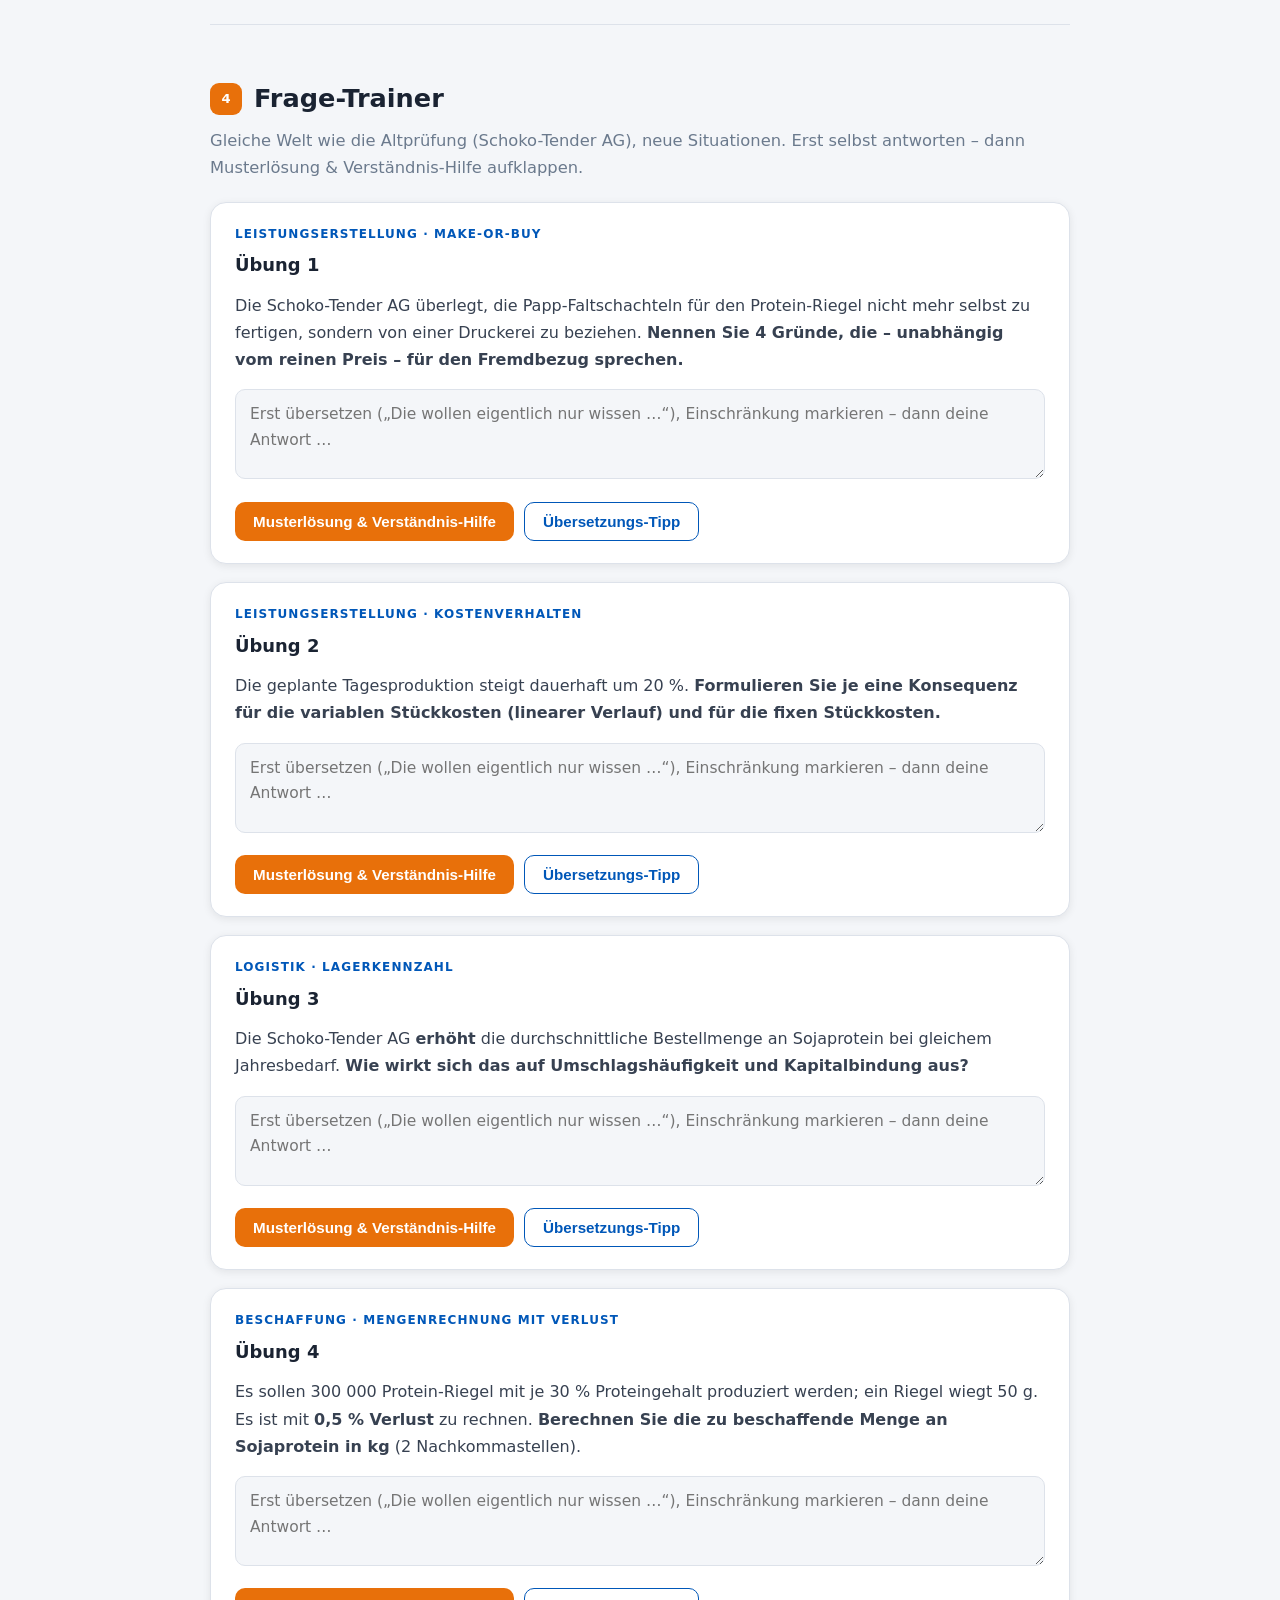
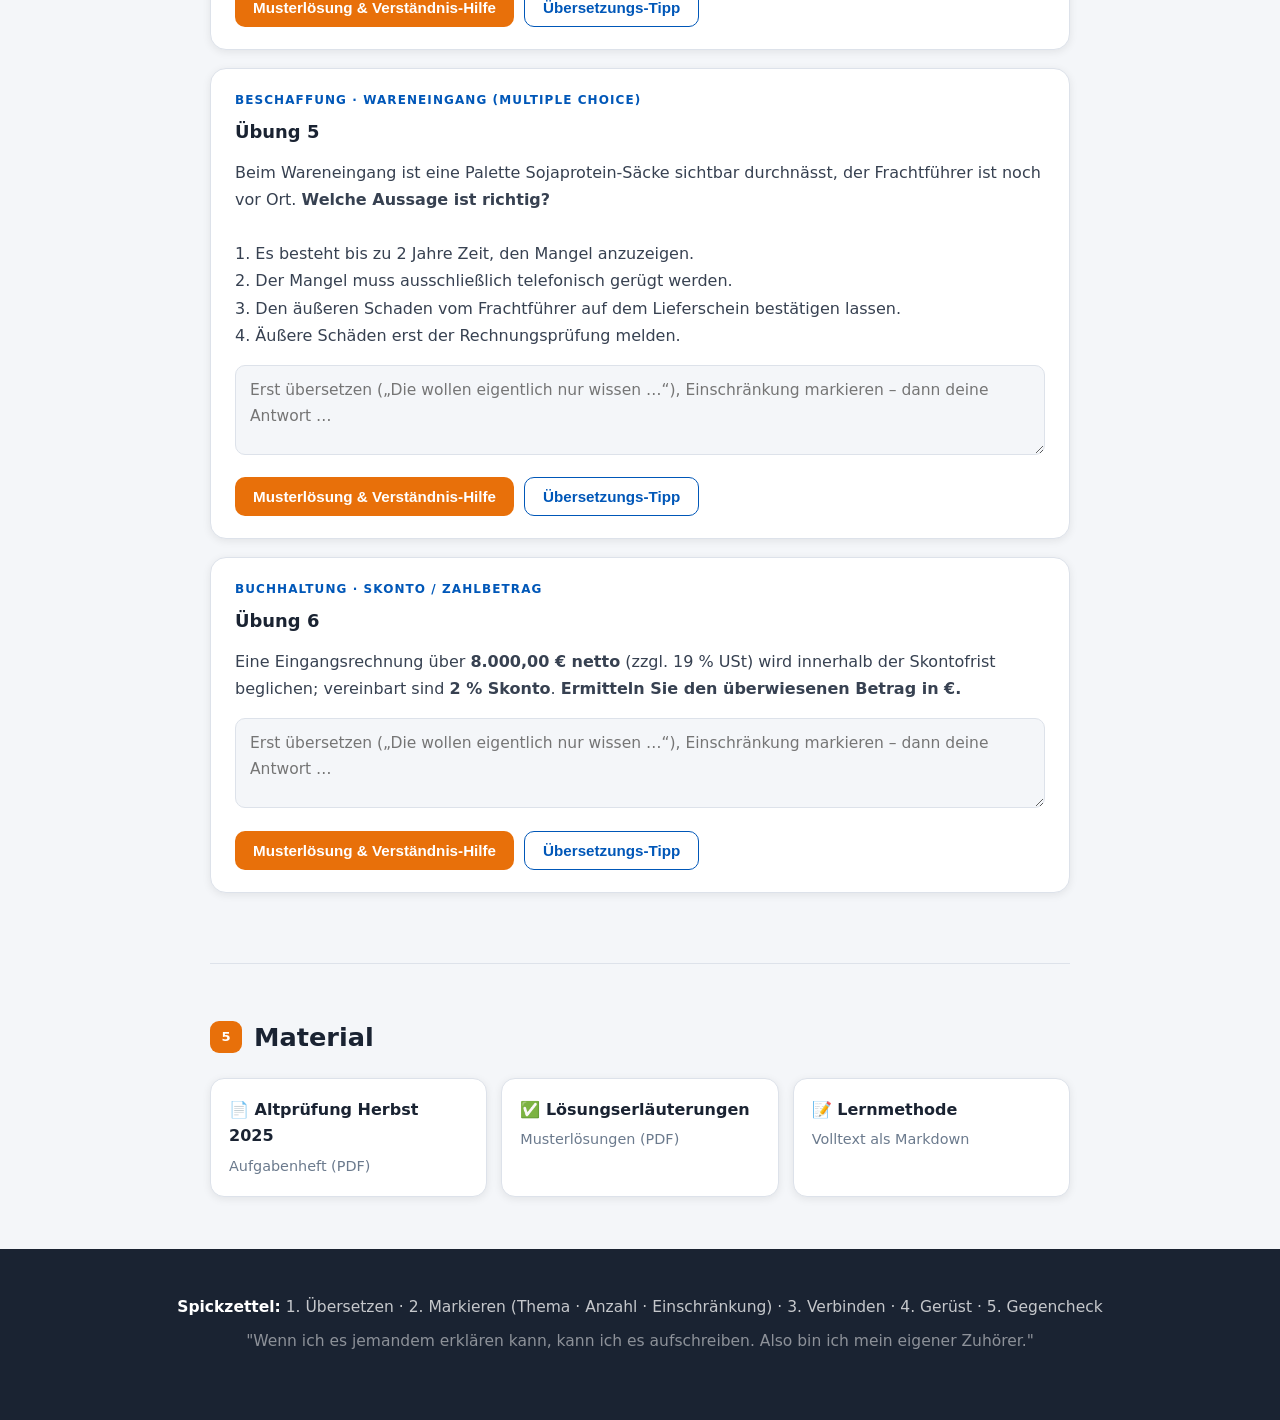
==== commit d911ebb8: "Redesign: light theme (white/blue/orange, clean cards)" ====
--- a/index.html
+++ b/index.html
@@ -7,102 +7,321 @@
 <meta name="description" content="Lernmethode zum Verstehen von IHK-Prüfungsfragen – Werde dein eigener Zuhörer. Mit interaktivem Frage-Trainer." />
 <style>
   :root{
-    --bg:#0f1216; --card:#171c23; --card2:#1d242d; --ink:#e8edf3; --muted:#9aa7b4;
-    --accent:#ffb020; --accent2:#4cc9f0; --good:#3ddc84; --line:#2a323c; --warn:#ff7b72;
+    --bg:#f4f6f9;
+    --white:#ffffff;
+    --card:#ffffff;
+    --card2:#f0f4f8;
+    --ink:#1a2332;
+    --muted:#6b7a8d;
+    --accent:#e8700a;
+    --accent-light:#fff4ea;
+    --accent2:#0057b8;
+    --accent2-light:#e8f0fc;
+    --good:#1a7f4b;
+    --good-light:#e6f7ee;
+    --warn:#c0392b;
+    --warn-light:#fdf0ef;
+    --line:#dde2ea;
+    --shadow:0 2px 8px rgba(0,0,0,.08);
+    --shadow-md:0 4px 16px rgba(0,0,0,.1);
   }
   *{box-sizing:border-box}
   html{scroll-behavior:smooth}
   body{
-    margin:0; font-family:system-ui,-apple-system,"Segoe UI",Roboto,Helvetica,Arial,sans-serif;
-    background:linear-gradient(180deg,#0f1216,#10151b 40%,#0f1216); color:var(--ink);
-    line-height:1.6; -webkit-font-smoothing:antialiased;
+    margin:0;
+    font-family:system-ui,-apple-system,"Segoe UI",Roboto,Helvetica,Arial,sans-serif;
+    background:var(--bg);
+    color:var(--ink);
+    line-height:1.65;
+    -webkit-font-smoothing:antialiased;
   }
   a{color:var(--accent2)}
+
+  /* ── HEADER ── */
   header{
-    padding:64px 20px 40px; text-align:center;
-    background:radial-gradient(900px 400px at 50% -120px,rgba(255,176,32,.18),transparent 70%);
-    border-bottom:1px solid var(--line);
+    background:linear-gradient(135deg,#1a2e4a 0%,#0d3b7c 60%,#1a5fa8 100%);
+    color:#fff;
+    padding:72px 20px 52px;
+    text-align:center;
+    position:relative;
+    overflow:hidden;
+  }
+  header::before{
+    content:'';
+    position:absolute;
+    inset:0;
+    background:radial-gradient(ellipse 80% 60% at 50% 0%,rgba(255,255,255,.08),transparent);
   }
   header .badge{
-    display:inline-block; font-size:.78rem; letter-spacing:.12em; text-transform:uppercase;
-    color:var(--accent); border:1px solid rgba(255,176,32,.4); border-radius:999px;
-    padding:5px 14px; margin-bottom:18px;
-  }
-  header h1{font-size:clamp(1.8rem,4vw,2.8rem); margin:0 0 10px; line-height:1.15}
-  header p{color:var(--muted); max-width:680px; margin:0 auto; font-size:1.05rem}
-  .wrap{max-width:860px; margin:0 auto; padding:0 20px}
-  section{padding:46px 0; border-bottom:1px solid var(--line)}
-  h2{font-size:1.5rem; margin:0 0 6px; display:flex; align-items:center; gap:10px}
+    display:inline-block;
+    font-size:.78rem;
+    letter-spacing:.12em;
+    text-transform:uppercase;
+    color:#ffc060;
+    border:1px solid rgba(255,192,96,.4);
+    border-radius:999px;
+    padding:5px 16px;
+    margin-bottom:20px;
+    position:relative;
+  }
+  header h1{
+    font-size:clamp(1.9rem,4.5vw,3rem);
+    margin:0 0 14px;
+    line-height:1.12;
+    font-weight:800;
+    position:relative;
+  }
+  header h1 em{color:#ffc060; font-style:normal}
+  header p{
+    color:rgba(255,255,255,.82);
+    max-width:640px;
+    margin:0 auto;
+    font-size:1.08rem;
+    position:relative;
+  }
+  nav.toc{
+    display:flex;
+    flex-wrap:wrap;
+    gap:8px;
+    justify-content:center;
+    margin-top:28px;
+    position:relative;
+  }
+  nav.toc a{
+    background:rgba(255,255,255,.15);
+    border:1px solid rgba(255,255,255,.25);
+    border-radius:999px;
+    padding:7px 16px;
+    text-decoration:none;
+    color:#fff;
+    font-size:.9rem;
+    transition:.18s;
+    backdrop-filter:blur(4px);
+  }
+  nav.toc a:hover{background:rgba(255,255,255,.28)}
+
+  /* ── LAYOUT ── */
+  .wrap{max-width:900px; margin:0 auto; padding:0 20px}
+  section{padding:52px 0; border-bottom:1px solid var(--line)}
+  section:last-of-type{border-bottom:none}
+
+  /* ── TYPOGRAPHY ── */
+  h2{
+    font-size:1.6rem;
+    margin:0 0 8px;
+    display:flex;
+    align-items:center;
+    gap:12px;
+    color:var(--ink);
+  }
   h2 .n{
-    font-size:.85rem; background:var(--accent); color:#000; font-weight:700;
-    width:30px; height:30px; display:grid; place-items:center; border-radius:8px; flex:none;
-  }
-  h3{margin:26px 0 8px; font-size:1.12rem; color:var(--accent)}
-  .lead{color:var(--muted)}
+    font-size:.82rem;
+    background:var(--accent);
+    color:#fff;
+    font-weight:800;
+    width:32px;
+    height:32px;
+    display:grid;
+    place-items:center;
+    border-radius:9px;
+    flex:none;
+  }
+  h3{margin:28px 0 10px; font-size:1.12rem; color:var(--accent2)}
+  .lead{color:var(--muted); margin-bottom:20px; font-size:1.02rem}
+  p{margin:0 0 14px}
+
+  /* ── QUOTE ── */
   .quote{
-    border-left:3px solid var(--accent); background:var(--card); padding:14px 18px;
-    border-radius:0 10px 10px 0; margin:18px 0; color:#f3f6fa;
-  }
-  .steps{display:grid; gap:12px; margin-top:18px}
+    border-left:4px solid var(--accent);
+    background:var(--accent-light);
+    padding:16px 20px;
+    border-radius:0 12px 12px 0;
+    margin:20px 0;
+    color:var(--ink);
+    font-size:1.02rem;
+  }
+
+  /* ── STEPS ── */
+  .steps{display:grid; gap:12px; margin-top:20px}
   .step{
-    background:var(--card); border:1px solid var(--line); border-radius:12px; padding:16px 18px;
-    display:grid; grid-template-columns:auto 1fr; gap:14px; align-items:start;
-  }
+    background:var(--white);
+    border:1px solid var(--line);
+    border-radius:14px;
+    padding:18px 20px;
+    display:grid;
+    grid-template-columns:auto 1fr;
+    gap:16px;
+    align-items:start;
+    box-shadow:var(--shadow);
+    transition:.18s;
+  }
+  .step:hover{box-shadow:var(--shadow-md); transform:translateY(-1px)}
   .step .num{
-    background:linear-gradient(135deg,var(--accent),#ff8c00); color:#000; font-weight:800;
-    width:34px; height:34px; border-radius:9px; display:grid; place-items:center; flex:none;
-  }
-  .step h4{margin:0 0 4px; font-size:1.05rem}
-  .step p{margin:0; color:var(--muted)}
-  table{width:100%; border-collapse:collapse; margin:16px 0; font-size:.96rem}
-  th,td{text-align:left; padding:10px 12px; border-bottom:1px solid var(--line); vertical-align:top}
-  th{color:var(--accent); font-weight:600}
-  td code, .quote code{background:#0c1014; padding:1px 6px; border-radius:5px; color:var(--accent2)}
-  ul{padding-left:20px} li{margin:6px 0}
-  .pill{display:inline-block; background:var(--card2); border:1px solid var(--line); border-radius:999px; padding:3px 12px; margin:4px 6px 0 0; font-size:.9rem}
-  /* Trainer */
-  .q{background:var(--card); border:1px solid var(--line); border-radius:14px; padding:20px; margin:18px 0; transition:.2s}
-  .q:hover{border-color:#36414d}
-  .q .tag{font-size:.75rem; letter-spacing:.08em; text-transform:uppercase; color:var(--accent2)}
-  .q h4{margin:6px 0 10px; font-size:1.1rem}
-  .q .prompt{color:#dfe7ee}
+    background:var(--accent);
+    color:#fff;
+    font-weight:800;
+    width:36px;
+    height:36px;
+    border-radius:10px;
+    display:grid;
+    place-items:center;
+    flex:none;
+    font-size:1rem;
+  }
+  .step h4{margin:0 0 5px; font-size:1.05rem; color:var(--ink)}
+  .step p{margin:0; color:var(--muted); font-size:.97rem}
+
+  /* ── TABLE ── */
+  .table-wrap{overflow-x:auto; margin:18px 0}
+  table{width:100%; border-collapse:collapse; font-size:.97rem; background:var(--white); border-radius:12px; overflow:hidden; box-shadow:var(--shadow)}
+  th{background:#f0f4fa; color:var(--accent2); font-weight:700; padding:12px 16px; text-align:left; border-bottom:2px solid var(--line)}
+  td{padding:11px 16px; border-bottom:1px solid var(--line); vertical-align:top; color:var(--ink)}
+  tr:last-child td{border-bottom:none}
+  td code{background:#eef2f8; padding:2px 7px; border-radius:5px; color:var(--accent2); font-size:.92rem}
+
+  /* ── CARDS ── */
+  .cards{display:grid; grid-template-columns:repeat(auto-fit,minmax(220px,1fr)); gap:14px; margin-top:20px}
+  .dl{
+    background:var(--white);
+    border:1px solid var(--line);
+    border-radius:14px;
+    padding:18px;
+    text-decoration:none;
+    color:var(--ink);
+    display:block;
+    box-shadow:var(--shadow);
+    transition:.18s;
+  }
+  .dl:hover{border-color:var(--accent); box-shadow:var(--shadow-md); transform:translateY(-2px)}
+  .dl .t{font-weight:700; margin-bottom:5px; font-size:1rem}
+  .dl .s{color:var(--muted); font-size:.9rem}
+
+  /* ── QUIZ ── */
+  .q{
+    background:var(--white);
+    border:1px solid var(--line);
+    border-radius:16px;
+    padding:22px 24px;
+    margin:18px 0;
+    box-shadow:var(--shadow);
+    transition:.2s;
+  }
+  .q:hover{box-shadow:var(--shadow-md)}
+  .q .tag{
+    font-size:.75rem;
+    letter-spacing:.09em;
+    text-transform:uppercase;
+    color:var(--accent2);
+    font-weight:600;
+    margin-bottom:6px;
+  }
+  .q h4{margin:0 0 12px; font-size:1.12rem; color:var(--ink)}
+  .q .prompt{color:#374151; line-height:1.7}
   .q textarea{
-    width:100%; margin-top:14px; background:#0c1014; color:var(--ink); border:1px solid var(--line);
-    border-radius:10px; padding:12px; font:inherit; min-height:90px; resize:vertical;
-  }
-  .q .row{display:flex; gap:10px; flex-wrap:wrap; margin-top:12px}
+    width:100%;
+    margin-top:16px;
+    background:var(--bg);
+    color:var(--ink);
+    border:1.5px solid var(--line);
+    border-radius:10px;
+    padding:12px 14px;
+    font:inherit;
+    font-size:.97rem;
+    min-height:90px;
+    resize:vertical;
+    transition:.18s;
+  }
+  .q textarea:focus{outline:none; border-color:var(--accent2); background:#fff; box-shadow:0 0 0 3px rgba(0,87,184,.1)}
+  .q .row{display:flex; gap:10px; flex-wrap:wrap; margin-top:14px}
+
   button{
-    background:var(--accent); color:#000; border:0; border-radius:10px; padding:10px 16px;
-    font-weight:700; cursor:pointer; font-size:.95rem;
-  }
-  button.ghost{background:transparent; color:var(--ink); border:1px solid var(--line)}
-  button:hover{filter:brightness(1.05)}
-  .solution{display:none; margin-top:16px; background:var(--card2); border:1px solid var(--line); border-radius:10px; padding:16px}
-  .solution.open{display:block; animation:fade .25s ease}
-  @keyframes fade{from{opacity:0; transform:translateY(-4px)}to{opacity:1; transform:none}}
-  .solution .label{font-weight:700; color:var(--good); margin-bottom:6px}
-  .solution .trip{margin-top:12px; color:var(--warn); font-size:.95rem}
+    background:var(--accent);
+    color:#fff;
+    border:0;
+    border-radius:10px;
+    padding:10px 18px;
+    font-weight:700;
+    cursor:pointer;
+    font-size:.95rem;
+    transition:.18s;
+  }
+  button:hover{background:#c95e00}
+  button.ghost{
+    background:transparent;
+    color:var(--accent2);
+    border:1.5px solid var(--accent2);
+  }
+  button.ghost:hover{background:var(--accent2-light)}
+
+  .solution{
+    display:none;
+    margin-top:18px;
+    background:var(--good-light);
+    border:1.5px solid #a8dfc0;
+    border-radius:12px;
+    padding:18px 20px;
+  }
+  .solution.open{display:block; animation:fade .22s ease}
+  @keyframes fade{from{opacity:0;transform:translateY(-4px)}to{opacity:1;transform:none}}
+  .solution .label{font-weight:700; color:var(--good); margin-bottom:8px; font-size:1rem}
+  .solution ul{margin:0; padding-left:20px; color:var(--ink)}
+  .solution ul li{margin:5px 0}
+  .solution .trip{
+    margin-top:14px;
+    background:var(--warn-light);
+    border:1px solid #f5c6c3;
+    border-radius:8px;
+    padding:10px 14px;
+    font-size:.95rem;
+    color:var(--warn);
+  }
   .solution .trip b{color:var(--warn)}
-  .self{background:rgba(76,201,240,.08); border:1px solid rgba(76,201,240,.3); border-radius:8px; padding:10px 12px; margin-top:12px; font-size:.95rem}
-  footer{padding:40px 20px 70px; text-align:center; color:var(--muted)}
-  .cards{display:grid; grid-template-columns:repeat(auto-fit,minmax(220px,1fr)); gap:14px; margin-top:18px}
-  .dl{background:var(--card); border:1px solid var(--line); border-radius:12px; padding:16px; text-decoration:none; color:var(--ink); display:block}
-  .dl:hover{border-color:var(--accent)}
-  .dl .t{font-weight:700; margin-bottom:4px}
-  .dl .s{color:var(--muted); font-size:.9rem}
-  .toc{display:flex; flex-wrap:wrap; gap:8px; justify-content:center; margin-top:24px}
-  .toc a{background:var(--card); border:1px solid var(--line); border-radius:999px; padding:7px 14px; text-decoration:none; color:var(--ink); font-size:.9rem}
-  .toc a:hover{border-color:var(--accent); color:var(--accent)}
-  .mark{color:var(--accent); font-weight:700}
+
+  .hint-box{
+    display:none;
+    margin-top:14px;
+    background:var(--accent2-light);
+    border:1.5px solid #b3ceee;
+    border-radius:10px;
+    padding:12px 16px;
+    font-size:.97rem;
+    color:var(--accent2);
+  }
+  .hint-box strong{color:#003d82}
+
+  /* ── NOTFALL ── */
+  ul.notfall{list-style:none; padding:0; margin:18px 0; display:grid; gap:10px}
+  ul.notfall li{
+    background:var(--white);
+    border:1px solid var(--line);
+    border-radius:12px;
+    padding:14px 18px;
+    box-shadow:var(--shadow);
+    display:flex;
+    gap:12px;
+    align-items:flex-start;
+  }
+  ul.notfall li .icon{font-size:1.3rem; flex:none; margin-top:1px}
+
+  /* ── FOOTER ── */
+  footer{
+    background:var(--ink);
+    color:rgba(255,255,255,.75);
+    padding:40px 20px 60px;
+    text-align:center;
+    margin-top:0;
+  }
+  footer strong{color:#fff}
+  footer p{margin:6px 0; font-size:.97rem}
 </style>
 </head>
 <body>
 
 <header>
   <div class="badge">IHK Abschlussprüfung Teil 1 · AO 2024</div>
-  <h1>Prüfungsfragen verstehen</h1>
+  <h1>Prüfungsfragen <em>verstehen</em></h1>
   <p>Die <strong>„Werde dein eigener Zuhörer"</strong>-Methode für Industriekaufmann/-frau –
-     Leistungserstellung, Logistik, Beschaffung &amp; Buchhaltung. Mit interaktivem Frage-Trainer.</p>
+     Leistungserstellung, Logistik, Beschaffung &amp; Buchhaltung.</p>
   <nav class="toc">
     <a href="#idee">Die Idee</a>
     <a href="#ritual">5-Schritte-Ritual</a>
@@ -116,108 +335,115 @@
 <div class="wrap">
 
   <section id="idee">
-    <h2>Deine Ausgangslage – ehrlich benannt</h2>
+    <h2><span class="n">→</span> Deine Ausgangslage – ehrlich benannt</h2>
     <p class="lead">Du kannst gut erklären. Wenn du jemandem etwas erzählst, <em>kommt es an</em> –
-      weil du unbewusst übersetzt: Du suchst das Schlüsselwort, lässt Ballast weg und machst es dem
-      Zuhörer einfach.</p>
+      weil du unbewusst übersetzt: Du suchst das Schlüsselwort, lässt Ballast weg und machst es dem Zuhörer einfach.</p>
     <p>In der Prüfung sitzt aber <strong>kein Zuhörer</strong> vor dir. Niemand, für den du
       vereinfachst. Deshalb bleibt die Frage in ihrer „schweren" Form stehen – und genau da entsteht
-      die <span class="mark">Denkblockade</span>. Es ist meistens kein Wissensproblem. Das Wissen ist
-      da. Es kommt nur nicht raus, weil die Frage nicht „übersetzt" wurde.</p>
+      die <strong>Denkblockade</strong>. Es ist meistens kein Wissensproblem. Das Wissen ist da.
+      Es kommt nur nicht raus, weil die Frage nicht „übersetzt" wurde.</p>
     <div class="quote">
       <strong>Kernidee:</strong> Du machst dich selbst zum Zuhörer. Bevor du antwortest, erklärst du
-      <em>dir</em> die Frage so einfach, wie du sie einem Freund erklären würdest. Sobald die Frage
-      einfach ist, ist die Antwort meistens schon da.
+      <em>dir</em> die Frage so einfach, wie du sie einem Freund erklären würdest.
+      Sobald die Frage einfach ist, ist die Antwort meistens schon da.
     </div>
   </section>
 
   <section id="ritual">
     <h2><span class="n">1</span> Das Ritual: 5 Schritte auf jede Frage</h2>
-    <p class="lead">Am Anfang bewusst und langsam, später in 20 Sekunden.</p>
+    <p class="lead">Am Anfang bewusst und langsam – nach einer Woche Übung in 20 Sekunden.</p>
     <div class="steps">
       <div class="step"><div class="num">1</div><div>
         <h4>Übersetzen – „Erklär's einem 12-Jährigen"</h4>
-        <p>Sag die Frage in deinen eigenen, einfachen Worten: <em>„Die Frage will eigentlich nur
-        wissen, ob / wie / warum …"</em> Sobald dieser Satz steht, ist die Blockade fast immer weg.</p>
+        <p>Sag die Frage in deinen eigenen, einfachen Worten: <em>„Die Frage will eigentlich nur wissen, ob / wie / warum …"</em> – Sobald dieser Satz steht, ist die Blockade fast immer weg.</p>
       </div></div>
       <div class="step"><div class="num">2</div><div>
         <h4>Drei Dinge markieren</h4>
-        <p><strong>Thema</strong> (worum geht's?) · <strong>Menge</strong> (wie viele Punkte? „4 Gründe") ·
-        <strong>Einschränkung</strong> (das kleine Wort, das eingrenzt: „unabhängig von der Kostensituation",
-        „im Verantwortungsbereich der Fertigung"). Punkt 3 ist der häufigste Fallenstein.</p>
+        <p><strong>Thema</strong> (worum geht's?) &nbsp;·&nbsp; <strong>Menge</strong> (wie viele? „4 Gründe") &nbsp;·&nbsp;
+        <strong>Einschränkung</strong> – das kleine Wort, das eingrenzt: <em>„unabhängig von der Kostensituation"</em>,
+        <em>„im Verantwortungsbereich der Fertigung"</em>. Punkt 3 ist der häufigste Fallenstein.</p>
       </div></div>
       <div class="step"><div class="num">3</div><div>
         <h4>Mit dem Fall verbinden</h4>
-        <p>Die Frage ist nie abstrakt. Sie zeigt immer auf die Geschichte (Schoko-Tender AG,
-        Protein-Riegel …). Deine Antwort soll den Fall anfassen, nicht nur das Lehrbuch.</p>
+        <p>Die Frage ist nie abstrakt. Sie zeigt immer auf die Geschichte (Schoko-Tender AG, Protein-Riegel …).
+        Deine Antwort soll den Fall anfassen, nicht nur das Lehrbuch.</p>
       </div></div>
       <div class="step"><div class="num">4</div><div>
         <h4>Gerüst bauen, dann füllen</h4>
-        <p>Erst das Skelett: <code>1) … 2) … 3) … 4) …</code> – so produzierst du genau die geforderte
-        Anzahl und verzettelst dich nicht.</p>
+        <p>Erst das Skelett hinschreiben: <code>1) … 2) … 3) … 4) …</code> –
+        So produzierst du genau die geforderte Anzahl und verzettelst dich nicht.</p>
       </div></div>
       <div class="step"><div class="num">5</div><div>
         <h4>Gegencheck</h4>
-        <p>Frage noch einmal lesen: <em>„Habe ich genau <strong>das</strong> beantwortet, was gefragt
-        war – richtige Anzahl, Einschränkung getroffen?"</em></p>
+        <p>Frage noch einmal lesen: <em>„Habe ich genau das beantwortet, was gefragt war?
+        Richtige Anzahl? Einschränkung getroffen?"</em></p>
       </div></div>
     </div>
   </section>
 
   <section id="signale">
-    <h2><span class="n">2</span> Worauf du bei der Formulierung achten sollst</h2>
-    <p class="lead">Nicht Begriffe auswendig lernen – auf Signalwörter horchen und übersetzen, was die
-      Frage <em>von dir will</em>.</p>
-    <table>
-      <tr><th>Wenn in der Frage steht …</th><th>… dann will sie eigentlich</th></tr>
-      <tr><td>„warum", „begründen", „weil"</td><td>eine <strong>Kette</strong>: <em>Weil X, deshalb folgt Y.</em> Ein Stichwort reicht nicht.</td></tr>
-      <tr><td>„beschreiben", „erläutern"</td><td>einen <strong>ganzen Satz</strong> mit Erklärung – nicht nur ein Wort.</td></tr>
-      <tr><td>„nennen", „geben Sie an"</td><td><strong>Stichworte</strong> genügen, aber die richtige <strong>Anzahl</strong>.</td></tr>
-      <tr><td>„ermitteln", „berechnen"</td><td><strong>Rechenweg</strong> + Ergebnis + Einheit. Ohne Weg keine vollen Punkte.</td></tr>
-      <tr><td>„je ein / jeweils"</td><td>für <strong>jeden</strong> Fall <strong>einzeln</strong> etwas liefern.</td></tr>
-      <tr><td>„Tragen Sie in den Lösungsbogen ein"</td><td><strong>Multiple Choice</strong>: nur <strong>eine</strong> Aussage ist 100 % richtig.</td></tr>
-    </table>
+    <h2><span class="n">2</span> Signalwörter – was die Frage wirklich will</h2>
+    <p class="lead">Nicht Begriffe auswendig lernen – auf Signalwörter horchen und übersetzen, was die Frage <em>von dir will</em>.</p>
+    <div class="table-wrap">
+      <table>
+        <tr><th>Wenn in der Frage steht …</th><th>… dann will sie eigentlich</th></tr>
+        <tr><td>„warum", „begründen", „weil"</td><td>eine <strong>Kette</strong>: <em>Weil X, deshalb folgt Y.</em> Ein Stichwort allein reicht nicht.</td></tr>
+        <tr><td>„beschreiben", „erläutern"</td><td>einen <strong>ganzen Satz</strong> mit Erklärung – kein einzelnes Wort.</td></tr>
+        <tr><td>„nennen", „geben Sie an"</td><td><strong>Stichworte</strong> genügen – aber die richtige <strong>Anzahl</strong>.</td></tr>
+        <tr><td>„ermitteln", „berechnen"</td><td><strong>Rechenweg</strong> + Ergebnis + Einheit. Ohne Weg keine vollen Punkte.</td></tr>
+        <tr><td>„je ein / jeweils"</td><td>für <strong>jeden</strong> Fall <strong>einzeln</strong> etwas liefern.</td></tr>
+        <tr><td>„Tragen Sie in den Lösungsbogen ein"</td><td><strong>Multiple Choice</strong>: nur <strong>eine</strong> Aussage ist 100 % richtig.</td></tr>
+      </table>
+    </div>
     <h3>Die Multiple-Choice-Falle</h3>
-    <p>Die falschen Antworten sind absichtlich plausibel. Such pro Aussage <strong>das eine Kipp-Wort</strong>
-      (<code>immer</code>, <code>ausschließlich</code>, <code>identisch mit</code>, <code>keine Fristen</code>),
-      streiche das sicher Falsche – die übrige Aussage muss in <em>jedem</em> Detail stimmen.</p>
+    <p>Die falschen Antworten sind absichtlich plausibel. Suche pro Aussage
+      <strong>das eine Kipp-Wort</strong> (<code>immer</code>, <code>ausschließlich</code>,
+      <code>identisch mit</code>, <code>keine Fristen</code>), streiche das sicher Falsche –
+      die übrige Aussage muss in <em>jedem</em> Detail stimmen.</p>
   </section>
 
   <section id="notfall">
     <h2><span class="n">3</span> Notfallplan gegen die Denkblockade</h2>
-    <ul>
-      <li><strong>Laut übersetzen:</strong> „Die Frage will nur wissen, ob …" – fang den Satz an, das Gehirn füllt das Ende oft selbst.</li>
-      <li><strong>Erklär's einem Praktikanten:</strong> Wie würdest du es einem neuen Azubi in einem Satz sagen? Genau das schreibst du hin.</li>
-      <li><strong>Vom Fall her denken:</strong> Was würde in der echten Schoko-Tender AG passieren? Praxis schlägt Theorie-Blockade.</li>
-      <li><strong>Gegenteil testen:</strong> Du weißt keinen Vorteil? Überleg den Nachteil – und dreh ihn um.</li>
-      <li><strong>Anfangen schlägt Perfektion:</strong> Schreib Punkt 1 von 4 hin. Der Rest kommt von allein, sobald der Stift läuft.</li>
+    <ul class="notfall">
+      <li><div class="icon">🔄</div><div><strong>Laut übersetzen:</strong> „Die Frage will nur wissen, ob …" – fang den Satz an, das Gehirn füllt das Ende oft selbst.</div></li>
+      <li><div class="icon">🧑‍🏫</div><div><strong>Erklär's einem Praktikanten:</strong> Wie würdest du es einem neuen Azubi in einem Satz sagen? Genau das schreibst du hin.</div></li>
+      <li><div class="icon">🏭</div><div><strong>Vom Fall her denken:</strong> Was würde in der echten Schoko-Tender AG passieren? Praxis schlägt Theorie-Blockade.</div></li>
+      <li><div class="icon">↔️</div><div><strong>Gegenteil testen:</strong> Du weißt keinen Vorteil? Überleg den Nachteil – und dreh ihn um.</div></li>
+      <li><div class="icon">✏️</div><div><strong>Anfangen schlägt Perfektion:</strong> Schreib Punkt 1 von 4 hin. Der Rest kommt fast immer, sobald der Stift läuft.</div></li>
     </ul>
-    <div class="quote">„Wenn ich es jemandem erklären könnte, kann ich es auch aufschreiben.
-      Also erkläre ich es mir zuerst selbst."</div>
+    <div class="quote">„Wenn ich es jemandem erklären könnte, kann ich es auch aufschreiben. Also erkläre ich es mir zuerst selbst."</div>
   </section>
 
   <section id="trainer">
     <h2><span class="n">4</span> Frage-Trainer</h2>
-    <p class="lead">Gleiche Welt wie die Altprüfung (Schoko-Tender AG), neue Situationen. Erst selbst
-      antworten – dann Musterlösung + Verständnis-Hilfe aufklappen.</p>
+    <p class="lead">Gleiche Welt wie die Altprüfung (Schoko-Tender AG), neue Situationen.
+      Erst selbst antworten – dann Musterlösung &amp; Verständnis-Hilfe aufklappen.</p>
     <div id="quizzes"></div>
   </section>
 
   <section id="material">
     <h2><span class="n">5</span> Material</h2>
     <div class="cards">
-      <a class="dl" href="Pr%C3%BCfung%20IK%202025.pdf"><div class="t">📄 Altprüfung Herbst 2025</div><div class="s">Aufgabenheft (PDF)</div></a>
-      <a class="dl" href="Pr%C3%BCfung%20IK%202025%20L%C3%96SUNGEN.pdf"><div class="t">✅ Lösungserläuterungen</div><div class="s">Musterlösungen (PDF)</div></a>
-      <a class="dl" href="Lernmethode-Pruefungsfragen-verstehen.md"><div class="t">📝 Lernmethode</div><div class="s">Volltext (Markdown)</div></a>
+      <a class="dl" href="Pr%C3%BCfung%20IK%202025.pdf">
+        <div class="t">📄 Altprüfung Herbst 2025</div>
+        <div class="s">Aufgabenheft (PDF)</div>
+      </a>
+      <a class="dl" href="Pr%C3%BCfung%20IK%202025%20L%C3%96SUNGEN.pdf">
+        <div class="t">✅ Lösungserläuterungen</div>
+        <div class="s">Musterlösungen (PDF)</div>
+      </a>
+      <a class="dl" href="Lernmethode-Pruefungsfragen-verstehen.md">
+        <div class="t">📝 Lernmethode</div>
+        <div class="s">Volltext als Markdown</div>
+      </a>
     </div>
   </section>
 
 </div>
 
 <footer>
-  <p><strong>Spickzettel:</strong> 1. Übersetzen · 2. Markieren (Thema·Anzahl·Einschränkung) ·
-     3. Verbinden · 4. Gerüst · 5. Gegencheck</p>
-  <p style="margin-top:8px">„Wenn ich es jemandem erklären kann, kann ich es aufschreiben. Also bin ich mein eigener Zuhörer."</p>
+  <p><strong>Spickzettel:</strong> 1. Übersetzen · 2. Markieren (Thema · Anzahl · Einschränkung) · 3. Verbinden · 4. Gerüst · 5. Gegencheck</p>
+  <p style="margin-top:8px;color:rgba(255,255,255,.5)">"Wenn ich es jemandem erklären kann, kann ich es aufschreiben. Also bin ich mein eigener Zuhörer."</p>
 </footer>
 
 <script>
@@ -225,44 +451,44 @@
  {
   area:"Leistungserstellung · Make-or-Buy",
   q:"Die Schoko-Tender AG überlegt, die Papp-Faltschachteln für den Protein-Riegel nicht mehr selbst zu fertigen, sondern von einer Druckerei zu beziehen. <strong>Nennen Sie 4 Gründe, die – unabhängig vom reinen Preis – für den Fremdbezug sprechen.</strong>",
-  trans:"„Warum Schachteln einkaufen statt selber machen – aber NICHT 'weil's billiger ist'.\"",
+  trans:"Die wollen eigentlich nur wissen: Warum Schachteln kaufen statt selber machen – aber <em>nicht</em> weil's billiger ist.",
   sol:["Keine eigenen Maschinen/Personal für Druck nötig → Konzentration aufs Kerngeschäft (Schokolade).","Höheres Know-how/Qualität des Spezialisten (Druckbild, Stanzung).","Keine Lagerung von Verpackungsrohstoffen → weniger Kapitalbindung.","Flexibilität bei Mengen-/Saisonschwankungen; kein Investitionsrisiko in Druckanlagen."],
   trip:"Wer „ist günstiger\" schreibt, verfehlt die Einschränkung <b>„unabhängig vom Preis\"</b> – inhaltlich nicht falsch, aber an der Frage vorbei = kein Punkt."
  },
  {
   area:"Leistungserstellung · Kostenverhalten",
   q:"Die geplante Tagesproduktion steigt dauerhaft um 20 %. <strong>Formulieren Sie je eine Konsequenz für die variablen Stückkosten (linearer Verlauf) und für die fixen Stückkosten.</strong>",
-  trans:"„Wenn wir mehr Riegel machen: Was passiert pro Stück – einmal variabel, einmal fix?\"",
-  sol:["Variable Stückkosten: bleiben <b>gleich</b> (pro Riegel immer gleich viel Zutaten/Strom).","Fixe Stückkosten: <b>sinken</b> – feste Kosten verteilen sich auf mehr Riegel (Fixkostendegression)."],
-  trip:"„Variable Kosten steigen\" verwechselt <b>Gesamt</b>kosten mit <b>Stück</b>kosten. Die Frage sagt klar Stückkosten → Einschränkung markieren!"
+  trans:"Die wollen wissen: Wenn wir mehr Riegel machen, was passiert pro Stück – einmal variabel, einmal fix?",
+  sol:["Variable Stückkosten: bleiben <b>gleich</b> – pro Riegel immer gleich viel Zutaten/Strom.","Fixe Stückkosten: <b>sinken</b> – feste Kosten verteilen sich auf mehr Riegel (Fixkostendegression)."],
+  trip:"„Variable Kosten steigen\" verwechselt <b>Gesamt</b>kosten mit <b>Stück</b>kosten. Die Frage sagt klar <em>Stückkosten</em> → Einschränkung markieren!"
  },
  {
   area:"Logistik · Lagerkennzahl",
   q:"Die Schoko-Tender AG <strong>erhöht</strong> die durchschnittliche Bestellmenge an Sojaprotein bei gleichem Jahresbedarf. <strong>Wie wirkt sich das auf Umschlagshäufigkeit und Kapitalbindung aus?</strong>",
-  trans:"„Wir bestellen seltener große Mengen → was macht das mit (a) wie oft sich das Lager dreht und (b) wie viel Geld im Lager steckt?\"",
-  sol:["Umschlagshäufigkeit: <b>sinkt</b> (größerer Durchschnittsbestand, gleicher Verbrauch → Lager dreht sich seltener).","Kapitalbindung: <b>steigt</b> (mehr Ware liegt im Schnitt → mehr gebundenes Geld)."],
-  trip:"Stell dir das Lager als Geldspeicher vor: mehr Ware = mehr totes Geld = höhere Bindung, und es fließt langsamer = niedrigerer Umschlag."
+  trans:"Die wollen wissen: Größere Mengen seltener bestellen – was macht das mit (a) wie oft das Lager dreht und (b) wie viel Geld darin steckt?",
+  sol:["Umschlagshäufigkeit: <b>sinkt</b> – größerer Durchschnittsbestand bei gleichem Verbrauch → Lager dreht sich seltener.","Kapitalbindung: <b>steigt</b> – mehr Ware liegt im Schnitt → mehr gebundenes Geld."],
+  trip:"Stell dir das Lager als Geldspeicher vor: mehr Ware = mehr totes Geld = höhere Bindung, fließt langsamer = niedrigerer Umschlag."
  },
  {
   area:"Beschaffung · Mengenrechnung mit Verlust",
   q:"Es sollen 300 000 Protein-Riegel mit je 30 % Proteingehalt produziert werden; ein Riegel wiegt 50 g. Es ist mit <strong>0,5 % Verlust</strong> zu rechnen. <strong>Berechnen Sie die zu beschaffende Menge an Sojaprotein in kg</strong> (2 Nachkommastellen).",
-  trans:"„Wie viel Soja muss ich kaufen, damit nach 0,5 % Schwund noch genug für alle Riegel da ist?\"",
-  sol:["Gesamtgewicht: 300 000 × 50 g = 15 000 kg","Proteinbedarf (30 %): 15 000 × 0,30 = 4 500 kg","Verlust: 4 500 ÷ 0,995 = <b>4 522,61 kg</b>"],
-  trip:"Verlust <b>nicht</b> als „+0,5 %\" (×1,005) rechnen, sondern <b>÷ 0,995</b>. Die beschaffte Menge ist der 100-%-Wert, von dem die 0,5 % abgehen."
+  trans:"Die wollen wissen: Wie viel Soja muss ich kaufen, damit nach 0,5 % Schwund noch genug für alle Riegel da ist?",
+  sol:["Gesamtgewicht: 300 000 × 50 g = 15 000 kg","Proteinbedarf (30 %): 15 000 × 0,30 = 4 500 kg","Verlust einrechnen: 4 500 ÷ 0,995 = <b>4 522,61 kg</b>"],
+  trip:"Verlust <b>nicht</b> als ×1,005 rechnen, sondern <b>÷ 0,995</b>. Die beschaffte Menge ist der 100-%-Wert, von dem die 0,5 % abgehen."
  },
  {
   area:"Beschaffung · Wareneingang (Multiple Choice)",
-  q:"Beim Wareneingang ist eine Palette Sojaprotein-Säcke sichtbar durchnässt, der Frachtführer ist noch vor Ort. <strong>Welche Aussage ist richtig?</strong><br>1. Es besteht bis zu 2 Jahre Zeit, den Mangel anzuzeigen.<br>2. Der Mangel muss ausschließlich telefonisch gerügt werden.<br>3. Den äußeren Schaden vom Frachtführer auf dem Lieferschein/Frachtbrief bestätigen lassen.<br>4. Äußere Schäden erst der Rechnungsprüfung melden.",
-  trans:"„Was ist in der Praxis klug, um einen Beweis zu sichern, solange der Zeuge da ist?\"",
-  sol:["<b>Richtig: 3.</b>","(1) „2 Jahre\" – bei offenen/äußeren Mängeln gilt <i>unverzüglich</i>. ✗","(2) „ausschließlich telefonisch\" – kein Nachweis. ✗","(4) „erst der Rechnungsprüfung\" – verschenkt den Beweis. ✗"],
-  trip:"Such pro Aussage das Kipp-Wort. Der Frachtführer ist <b>jetzt</b> da → Nachweis sofort sichern."
+  q:"Beim Wareneingang ist eine Palette Sojaprotein-Säcke sichtbar durchnässt, der Frachtführer ist noch vor Ort. <strong>Welche Aussage ist richtig?</strong><br><br>1. Es besteht bis zu 2 Jahre Zeit, den Mangel anzuzeigen.<br>2. Der Mangel muss ausschließlich telefonisch gerügt werden.<br>3. Den äußeren Schaden vom Frachtführer auf dem Lieferschein bestätigen lassen.<br>4. Äußere Schäden erst der Rechnungsprüfung melden.",
+  trans:"Die wollen wissen: Was ist jetzt, solange der Frachtführer noch da ist, der klügste Schritt?",
+  sol:["<b>Richtig: 3.</b>","(1) „2 Jahre\" – bei äußeren Mängeln gilt <em>unverzüglich</em>. ✗","(2) „ausschließlich telefonisch\" – kein schriftlicher Nachweis. ✗","(4) „erst der Rechnungsprüfung\" – der Zeuge (Frachtführer) ist dann längst weg. ✗"],
+  trip:"Such pro Aussage das Kipp-Wort. <b>„ausschließlich\"</b>, <b>„identisch mit\"</b>, <b>„2 Jahre\"</b> – solche Worte kippen die Aussage fast immer."
  },
  {
   area:"Buchhaltung · Skonto / Zahlbetrag",
   q:"Eine Eingangsrechnung über <strong>8.000,00 € netto</strong> (zzgl. 19 % USt) wird innerhalb der Skontofrist beglichen; vereinbart sind <strong>2 % Skonto</strong>. <strong>Ermitteln Sie den überwiesenen Betrag in €.</strong>",
-  trans:"„Wie viel überweise ich, wenn ich 2 % Früher-zahlen-Rabatt vom Bruttobetrag abziehe?\"",
+  trans:"Die wollen wissen: Wie viel überweise ich, wenn ich 2 % Früher-zahlen-Rabatt vom Bruttobetrag abziehe?",
   sol:["Brutto: 8.000,00 × 1,19 = 9.520,00 €","Skonto 2 %: 9.520,00 × 0,02 = 190,40 €","Überweisung: 9.520,00 − 190,40 = <b>9.329,60 €</b>"],
-  trip:"Skonto wird vom <b>Brutto</b>betrag gezogen, nicht vom Netto – du bekommst den Nachlass auf die Summe, die du zahlst."
+  trip:"Skonto wird vom <b>Brutto</b>betrag gezogen, nicht vom Netto – du bekommst den Nachlass auf die Summe, die du tatsächlich zahlen müsstest."
  }
 ];
 
@@ -274,25 +500,27 @@
     <div class="tag">${item.area}</div>
     <h4>Übung ${i+1}</h4>
     <div class="prompt">${item.q}</div>
-    <textarea placeholder="Erst übersetzen (&bdquo;Die wollen eigentlich nur wissen &hellip;&ldquo;), Einschr&auml;nkung markieren &ndash; dann hier deine Antwort&hellip;"></textarea>
+    <textarea placeholder="Erst übersetzen (&bdquo;Die wollen eigentlich nur wissen &hellip;&ldquo;), Einschr&auml;nkung markieren – dann deine Antwort …"></textarea>
     <div class="row">
       <button data-act="show">Musterlösung &amp; Verständnis-Hilfe</button>
       <button class="ghost" data-act="hint">Übersetzungs-Tipp</button>
     </div>
-    <div class="self" style="display:none"><strong>So machst du dir die Frage einfach:</strong> ${item.trans}</div>
+    <div class="hint-box"><strong>So machst du dir die Frage einfach:</strong><br>${item.trans}</div>
     <div class="solution">
-      <div class="label">Musterlösung</div>
+      <div class="label">✓ Musterlösung</div>
       <ul>${item.sol.map(s=>`<li>${s}</li>`).join('')}</ul>
-      <div class="trip"><b>Stolperstein:</b> ${item.trip}</div>
+      <div class="trip">⚠️ <b>Häufiger Fehler:</b> ${item.trip}</div>
     </div>`;
   const sol = el.querySelector('.solution');
-  const self = el.querySelector('.self');
+  const hint = el.querySelector('.hint-box');
   el.querySelector('[data-act="show"]').addEventListener('click', e=>{
     sol.classList.toggle('open');
     e.target.textContent = sol.classList.contains('open') ? 'Musterlösung ausblenden' : 'Musterlösung & Verständnis-Hilfe';
   });
-  el.querySelector('[data-act="hint"]').addEventListener('click', ()=>{
-    self.style.display = self.style.display==='none' ? 'block' : 'none';
+  el.querySelector('[data-act="hint"]').addEventListener('click', e=>{
+    const open = hint.style.display === 'block';
+    hint.style.display = open ? 'none' : 'block';
+    e.target.textContent = open ? 'Übersetzungs-Tipp' : 'Tipp ausblenden';
   });
   root.appendChild(el);
 });
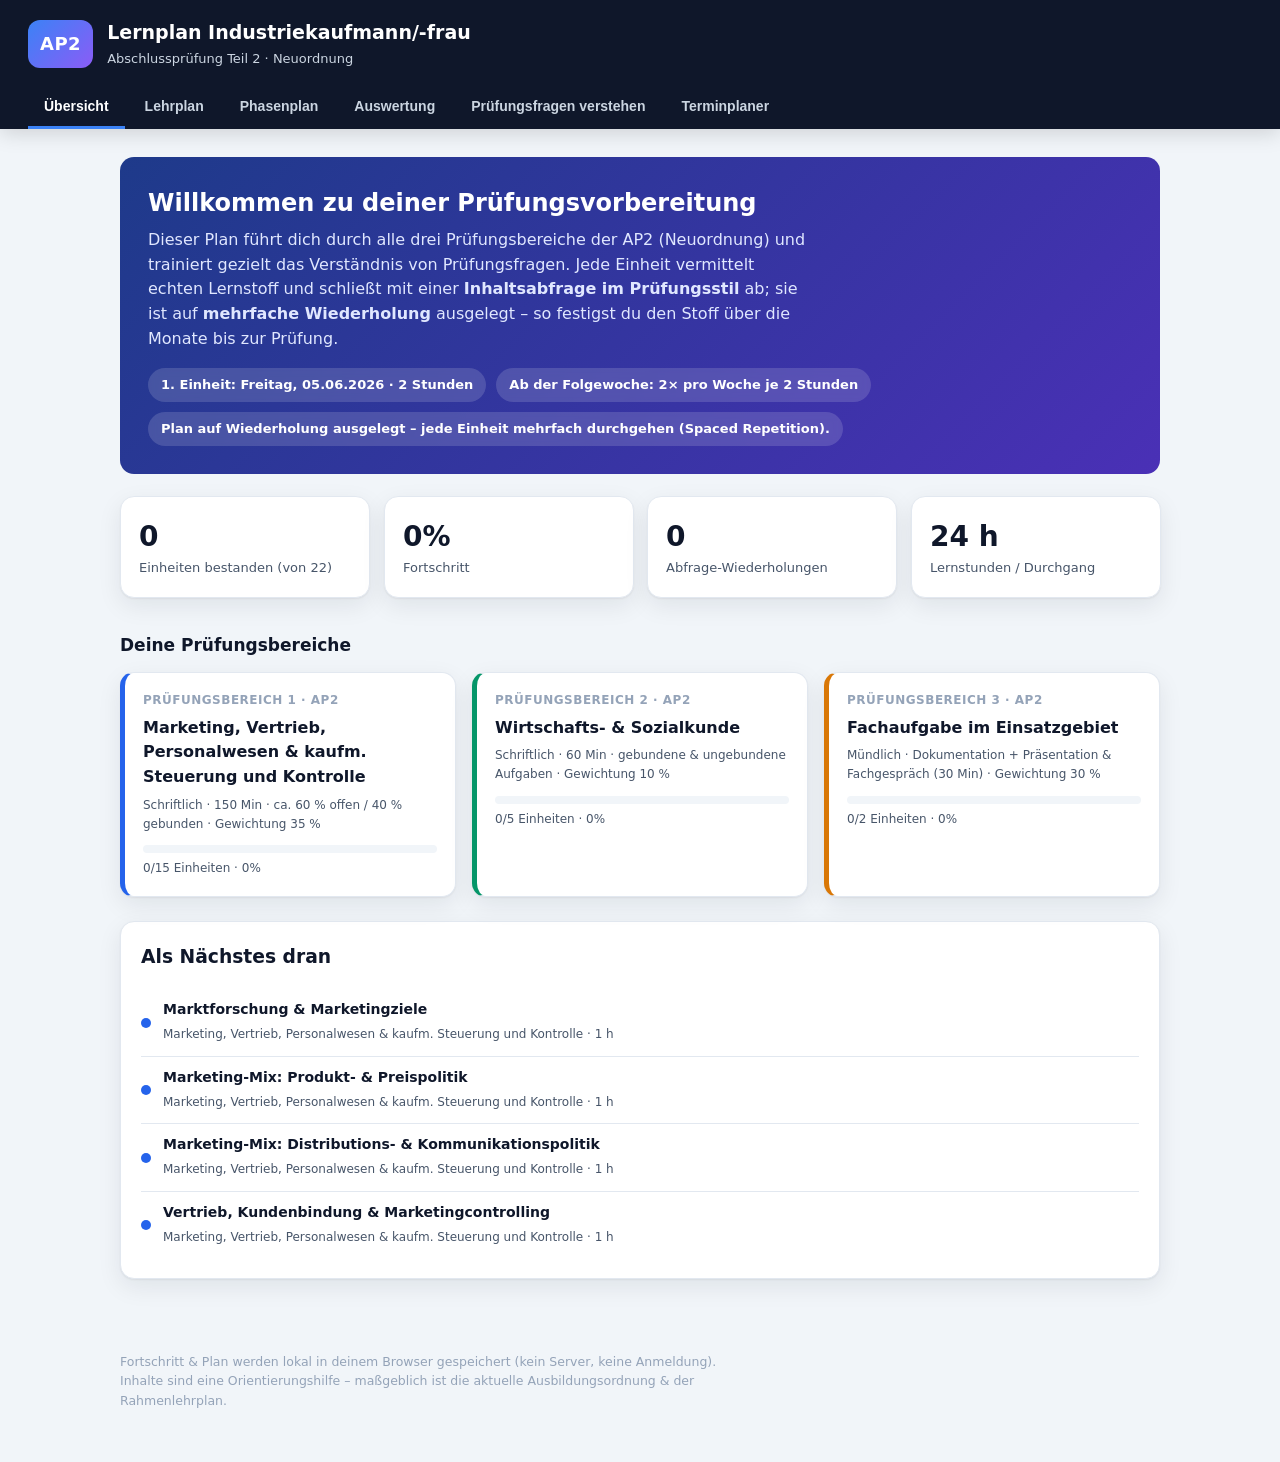
==== commit 6afdc2bd: "Merge e6b65f809b91e4bf677cdf7808790d747aab6d1a into ff3a5423c141a0c14d54da57d3ee3f35597900af" ====
--- a/index.html
+++ b/index.html
@@ -1,529 +1,169 @@
 <!DOCTYPE html>
 <html lang="de">
-<head>
-<meta charset="UTF-8" />
-<meta name="viewport" content="width=device-width, initial-scale=1.0" />
-<title>Prüfungsfragen verstehen · Industriekaufmann/-frau (AO 2024)</title>
-<meta name="description" content="Lernmethode zum Verstehen von IHK-Prüfungsfragen – Werde dein eigener Zuhörer. Mit interaktivem Frage-Trainer." />
-<style>
-  :root{
-    --bg:#f4f6f9;
-    --white:#ffffff;
-    --card:#ffffff;
-    --card2:#f0f4f8;
-    --ink:#1a2332;
-    --muted:#6b7a8d;
-    --accent:#e8700a;
-    --accent-light:#fff4ea;
-    --accent2:#0057b8;
-    --accent2-light:#e8f0fc;
-    --good:#1a7f4b;
-    --good-light:#e6f7ee;
-    --warn:#c0392b;
-    --warn-light:#fdf0ef;
-    --line:#dde2ea;
-    --shadow:0 2px 8px rgba(0,0,0,.08);
-    --shadow-md:0 4px 16px rgba(0,0,0,.1);
-  }
-  *{box-sizing:border-box}
-  html{scroll-behavior:smooth}
-  body{
-    margin:0;
-    font-family:system-ui,-apple-system,"Segoe UI",Roboto,Helvetica,Arial,sans-serif;
-    background:var(--bg);
-    color:var(--ink);
-    line-height:1.65;
-    -webkit-font-smoothing:antialiased;
-  }
-  a{color:var(--accent2)}
+  <head>
+    <meta charset="UTF-8" />
+    <meta name="viewport" content="width=device-width, initial-scale=1.0" />
+    <title>AP2 Lernplan · Industriekaufmann/-frau</title>
+    <meta
+      name="description"
+      content="Interaktiver Lehrplan und Terminplaner für die Abschlussprüfung Teil 2 (AP2) Industriekaufmann/-frau – Neuordnung."
+    />
+    <link rel="stylesheet" href="styles.css" />
+  </head>
+  <body>
+    <header class="topbar">
+      <div class="brand">
+        <span class="brand-mark">AP2</span>
+        <div>
+          <h1>Lernplan Industriekaufmann/-frau</h1>
+          <p class="subtitle">Abschlussprüfung Teil 2 · Neuordnung</p>
+        </div>
+      </div>
+      <nav class="tabs" id="tabs">
+        <button class="tab active" data-view="dashboard">Übersicht</button>
+        <button class="tab" data-view="lehrplan">Lehrplan</button>
+        <button class="tab" data-view="phasen">Phasenplan</button>
+        <button class="tab" data-view="auswertung">Auswertung</button>
+        <button class="tab" data-view="fragen">Prüfungsfragen verstehen</button>
+        <button class="tab" data-view="planer">Terminplaner</button>
+      </nav>
+    </header>
 
-  /* ── HEADER ── */
-  header{
-    background:linear-gradient(135deg,#1a2e4a 0%,#0d3b7c 60%,#1a5fa8 100%);
-    color:#fff;
-    padding:72px 20px 52px;
-    text-align:center;
-    position:relative;
-    overflow:hidden;
-  }
-  header::before{
-    content:'';
-    position:absolute;
-    inset:0;
-    background:radial-gradient(ellipse 80% 60% at 50% 0%,rgba(255,255,255,.08),transparent);
-  }
-  header .badge{
-    display:inline-block;
-    font-size:.78rem;
-    letter-spacing:.12em;
-    text-transform:uppercase;
-    color:#ffc060;
-    border:1px solid rgba(255,192,96,.4);
-    border-radius:999px;
-    padding:5px 16px;
-    margin-bottom:20px;
-    position:relative;
-  }
-  header h1{
-    font-size:clamp(1.9rem,4.5vw,3rem);
-    margin:0 0 14px;
-    line-height:1.12;
-    font-weight:800;
-    position:relative;
-  }
-  header h1 em{color:#ffc060; font-style:normal}
-  header p{
-    color:rgba(255,255,255,.82);
-    max-width:640px;
-    margin:0 auto;
-    font-size:1.08rem;
-    position:relative;
-  }
-  nav.toc{
-    display:flex;
-    flex-wrap:wrap;
-    gap:8px;
-    justify-content:center;
-    margin-top:28px;
-    position:relative;
-  }
-  nav.toc a{
-    background:rgba(255,255,255,.15);
-    border:1px solid rgba(255,255,255,.25);
-    border-radius:999px;
-    padding:7px 16px;
-    text-decoration:none;
-    color:#fff;
-    font-size:.9rem;
-    transition:.18s;
-    backdrop-filter:blur(4px);
-  }
-  nav.toc a:hover{background:rgba(255,255,255,.28)}
+    <main id="app">
+      <!-- Dashboard -->
+      <section class="view active" id="view-dashboard">
+        <div class="hero">
+          <h2>Willkommen zu deiner Prüfungsvorbereitung</h2>
+          <p>
+            Dieser Plan führt dich durch alle drei Prüfungsbereiche der AP2
+            (Neuordnung) und trainiert gezielt das Verständnis von
+            Prüfungsfragen. Jede Einheit vermittelt echten Lernstoff und
+            schließt mit einer <strong>Inhaltsabfrage im Prüfungsstil</strong>
+            ab; sie ist auf <strong>mehrfache Wiederholung</strong> ausgelegt –
+            so festigst du den Stoff über die Monate bis zur Prüfung.
+          </p>
+          <div class="schedule-banner" id="schedule-banner"></div>
+        </div>
 
-  /* ── LAYOUT ── */
-  .wrap{max-width:900px; margin:0 auto; padding:0 20px}
-  section{padding:52px 0; border-bottom:1px solid var(--line)}
-  section:last-of-type{border-bottom:none}
+        <div class="stat-grid" id="stat-grid"></div>
 
-  /* ── TYPOGRAPHY ── */
-  h2{
-    font-size:1.6rem;
-    margin:0 0 8px;
-    display:flex;
-    align-items:center;
-    gap:12px;
-    color:var(--ink);
-  }
-  h2 .n{
-    font-size:.82rem;
-    background:var(--accent);
-    color:#fff;
-    font-weight:800;
-    width:32px;
-    height:32px;
-    display:grid;
-    place-items:center;
-    border-radius:9px;
-    flex:none;
-  }
-  h3{margin:28px 0 10px; font-size:1.12rem; color:var(--accent2)}
-  .lead{color:var(--muted); margin-bottom:20px; font-size:1.02rem}
-  p{margin:0 0 14px}
+        <div class="due-section card" id="due-section" hidden></div>
 
-  /* ── QUOTE ── */
-  .quote{
-    border-left:4px solid var(--accent);
-    background:var(--accent-light);
-    padding:16px 20px;
-    border-radius:0 12px 12px 0;
-    margin:20px 0;
-    color:var(--ink);
-    font-size:1.02rem;
-  }
+        <h3 class="section-title">Deine Prüfungsbereiche</h3>
+        <div class="area-grid" id="area-grid"></div>
 
-  /* ── STEPS ── */
-  .steps{display:grid; gap:12px; margin-top:20px}
-  .step{
-    background:var(--white);
-    border:1px solid var(--line);
-    border-radius:14px;
-    padding:18px 20px;
-    display:grid;
-    grid-template-columns:auto 1fr;
-    gap:16px;
-    align-items:start;
-    box-shadow:var(--shadow);
-    transition:.18s;
-  }
-  .step:hover{box-shadow:var(--shadow-md); transform:translateY(-1px)}
-  .step .num{
-    background:var(--accent);
-    color:#fff;
-    font-weight:800;
-    width:36px;
-    height:36px;
-    border-radius:10px;
-    display:grid;
-    place-items:center;
-    flex:none;
-    font-size:1rem;
-  }
-  .step h4{margin:0 0 5px; font-size:1.05rem; color:var(--ink)}
-  .step p{margin:0; color:var(--muted); font-size:.97rem}
+        <div class="next-up card">
+          <h3>Als Nächstes dran</h3>
+          <div id="next-up-content"></div>
+        </div>
+      </section>
 
-  /* ── TABLE ── */
-  .table-wrap{overflow-x:auto; margin:18px 0}
-  table{width:100%; border-collapse:collapse; font-size:.97rem; background:var(--white); border-radius:12px; overflow:hidden; box-shadow:var(--shadow)}
-  th{background:#f0f4fa; color:var(--accent2); font-weight:700; padding:12px 16px; text-align:left; border-bottom:2px solid var(--line)}
-  td{padding:11px 16px; border-bottom:1px solid var(--line); vertical-align:top; color:var(--ink)}
-  tr:last-child td{border-bottom:none}
-  td code{background:#eef2f8; padding:2px 7px; border-radius:5px; color:var(--accent2); font-size:.92rem}
+      <!-- Lehrplan -->
+      <section class="view" id="view-lehrplan">
+        <h2>Lehrplan – alle Lerneinheiten</h2>
+        <p class="lead">
+          Hake ab, was du beherrschst. Jede Einheit zeigt dir die Inhalte und
+          einen Hinweis, <strong>wie</strong> das Thema in der Prüfung abgefragt
+          wird.
+        </p>
+        <div class="progress-row">
+          <div class="progress-track"><div class="progress-fill" id="lehrplan-progress"></div></div>
+          <span id="lehrplan-progress-label"></span>
+        </div>
+        <div id="lehrplan-content"></div>
+      </section>
 
-  /* ── CARDS ── */
-  .cards{display:grid; grid-template-columns:repeat(auto-fit,minmax(220px,1fr)); gap:14px; margin-top:20px}
-  .dl{
-    background:var(--white);
-    border:1px solid var(--line);
-    border-radius:14px;
-    padding:18px;
-    text-decoration:none;
-    color:var(--ink);
-    display:block;
-    box-shadow:var(--shadow);
-    transition:.18s;
-  }
-  .dl:hover{border-color:var(--accent); box-shadow:var(--shadow-md); transform:translateY(-2px)}
-  .dl .t{font-weight:700; margin-bottom:5px; font-size:1rem}
-  .dl .s{color:var(--muted); font-size:.9rem}
+      <!-- Phasenplan -->
+      <section class="view" id="view-phasen">
+        <h2>Phasenplan bis zur Prüfung</h2>
+        <p class="lead">
+          Zehn Monate sind genug Zeit – wenn du sie sinnvoll aufteilst. Der Plan
+          gliedert sich in drei Phasen: erst alles einmal lernen, dann gezielt
+          wiederholen, am Ende unter Prüfungsbedingungen üben.
+        </p>
+        <div class="phase-grid" id="phasen-content"></div>
+      </section>
 
-  /* ── QUIZ ── */
-  .q{
-    background:var(--white);
-    border:1px solid var(--line);
-    border-radius:16px;
-    padding:22px 24px;
-    margin:18px 0;
-    box-shadow:var(--shadow);
-    transition:.2s;
-  }
-  .q:hover{box-shadow:var(--shadow-md)}
-  .q .tag{
-    font-size:.75rem;
-    letter-spacing:.09em;
-    text-transform:uppercase;
-    color:var(--accent2);
-    font-weight:600;
-    margin-bottom:6px;
-  }
-  .q h4{margin:0 0 12px; font-size:1.12rem; color:var(--ink)}
-  .q .prompt{color:#374151; line-height:1.7}
-  .q textarea{
-    width:100%;
-    margin-top:16px;
-    background:var(--bg);
-    color:var(--ink);
-    border:1.5px solid var(--line);
-    border-radius:10px;
-    padding:12px 14px;
-    font:inherit;
-    font-size:.97rem;
-    min-height:90px;
-    resize:vertical;
-    transition:.18s;
-  }
-  .q textarea:focus{outline:none; border-color:var(--accent2); background:#fff; box-shadow:0 0 0 3px rgba(0,87,184,.1)}
-  .q .row{display:flex; gap:10px; flex-wrap:wrap; margin-top:14px}
+      <!-- Auswertung -->
+      <section class="view" id="view-auswertung">
+        <h2>Auswertung</h2>
+        <p class="lead">
+          Hier siehst du, wie oft du was falsch gemacht hast – insgesamt, pro
+          Prüfungsbereich und pro Lerneinheit. So erkennst du gezielt deine
+          Schwachstellen.
+        </p>
+        <div id="auswertung-content"></div>
+      </section>
 
-  button{
-    background:var(--accent);
-    color:#fff;
-    border:0;
-    border-radius:10px;
-    padding:10px 18px;
-    font-weight:700;
-    cursor:pointer;
-    font-size:.95rem;
-    transition:.18s;
-  }
-  button:hover{background:#c95e00}
-  button.ghost{
-    background:transparent;
-    color:var(--accent2);
-    border:1.5px solid var(--accent2);
-  }
-  button.ghost:hover{background:var(--accent2-light)}
+      <!-- Prüfungsfragen verstehen -->
+      <section class="view" id="view-fragen">
+        <h2>Prüfungsfragen verstehen</h2>
+        <p class="lead">
+          Die meisten Punkte gehen nicht durch fehlendes Wissen verloren,
+          sondern weil die Frage nicht passgenau beantwortet wird. Lerne, die
+          <strong>Operatoren</strong> und <strong>Anforderungsbereiche</strong>
+          zu lesen.
+        </p>
 
-  .solution{
-    display:none;
-    margin-top:18px;
-    background:var(--good-light);
-    border:1.5px solid #a8dfc0;
-    border-radius:12px;
-    padding:18px 20px;
-  }
-  .solution.open{display:block; animation:fade .22s ease}
-  @keyframes fade{from{opacity:0;transform:translateY(-4px)}to{opacity:1;transform:none}}
-  .solution .label{font-weight:700; color:var(--good); margin-bottom:8px; font-size:1rem}
-  .solution ul{margin:0; padding-left:20px; color:var(--ink)}
-  .solution ul li{margin:5px 0}
-  .solution .trip{
-    margin-top:14px;
-    background:var(--warn-light);
-    border:1px solid #f5c6c3;
-    border-radius:8px;
-    padding:10px 14px;
-    font-size:.95rem;
-    color:var(--warn);
-  }
-  .solution .trip b{color:var(--warn)}
+        <h3 class="section-title">Operatoren nach Anforderungsbereich</h3>
+        <div id="operatoren-content"></div>
 
-  .hint-box{
-    display:none;
-    margin-top:14px;
-    background:var(--accent2-light);
-    border:1.5px solid #b3ceee;
-    border-radius:10px;
-    padding:12px 16px;
-    font-size:.97rem;
-    color:var(--accent2);
-  }
-  .hint-box strong{color:#003d82}
+        <h3 class="section-title">Strategie-Spickzettel</h3>
+        <div class="tipp-grid" id="tipp-content"></div>
 
-  /* ── NOTFALL ── */
-  ul.notfall{list-style:none; padding:0; margin:18px 0; display:grid; gap:10px}
-  ul.notfall li{
-    background:var(--white);
-    border:1px solid var(--line);
-    border-radius:12px;
-    padding:14px 18px;
-    box-shadow:var(--shadow);
-    display:flex;
-    gap:12px;
-    align-items:flex-start;
-  }
-  ul.notfall li .icon{font-size:1.3rem; flex:none; margin-top:1px}
+        <div class="card quiz-card">
+          <h3>Mini-Training: Operator erkennen</h3>
+          <p>Welche Antworttiefe verlangt die Aufgabe? Klicke deine Einschätzung.</p>
+          <div id="quiz-content"></div>
+        </div>
+      </section>
 
-  /* ── FOOTER ── */
-  footer{
-    background:var(--ink);
-    color:rgba(255,255,255,.75);
-    padding:40px 20px 60px;
-    text-align:center;
-    margin-top:0;
-  }
-  footer strong{color:#fff}
-  footer p{margin:6px 0; font-size:.97rem}
-</style>
-</head>
-<body>
+      <!-- Terminplaner -->
+      <section class="view" id="view-planer">
+        <h2>Terminplaner</h2>
+        <p class="lead">
+          Lege deine Lern-Slots an und ordne jedem Slot Lerneinheiten zu. Erste
+          Einheit: <strong>Freitag, 05.06.2026 (2 h)</strong>, danach 2× pro
+          Woche à 2 h. Alles frei anpassbar.
+        </p>
 
-<header>
-  <div class="badge">IHK Abschlussprüfung Teil 1 · AO 2024</div>
-  <h1>Prüfungsfragen <em>verstehen</em></h1>
-  <p>Die <strong>„Werde dein eigener Zuhörer"</strong>-Methode für Industriekaufmann/-frau –
-     Leistungserstellung, Logistik, Beschaffung &amp; Buchhaltung.</p>
-  <nav class="toc">
-    <a href="#idee">Die Idee</a>
-    <a href="#ritual">5-Schritte-Ritual</a>
-    <a href="#signale">Signalwörter</a>
-    <a href="#notfall">Denkblockade</a>
-    <a href="#trainer">Frage-Trainer</a>
-    <a href="#material">Material</a>
-  </nav>
-</header>
+        <div class="planer-actions">
+          <button class="btn primary" id="add-session">+ Lern-Slot hinzufügen</button>
+          <button class="btn ghost" id="autofill">Vorschlag automatisch füllen</button>
+          <button class="btn ghost danger" id="reset-plan">Plan zurücksetzen</button>
+        </div>
 
-<div class="wrap">
+        <div class="planer-layout">
+          <div class="planer-sessions" id="planer-sessions"></div>
+          <aside class="planer-pool">
+            <h3>Lerneinheiten</h3>
+            <p class="muted small">Ziehe eine Einheit in einen Slot oder nutze das +. Du kannst eine Einheit mehrfach einplanen (z. B. zweimal für 2 h oder als Wiederholung). „2×" zeigt, wie oft sie schon verplant ist.</p>
+            <div id="lesson-pool"></div>
+          </aside>
+        </div>
+      </section>
+    </main>
 
-  <section id="idee">
-    <h2><span class="n">→</span> Deine Ausgangslage – ehrlich benannt</h2>
-    <p class="lead">Du kannst gut erklären. Wenn du jemandem etwas erzählst, <em>kommt es an</em> –
-      weil du unbewusst übersetzt: Du suchst das Schlüsselwort, lässt Ballast weg und machst es dem Zuhörer einfach.</p>
-    <p>In der Prüfung sitzt aber <strong>kein Zuhörer</strong> vor dir. Niemand, für den du
-      vereinfachst. Deshalb bleibt die Frage in ihrer „schweren" Form stehen – und genau da entsteht
-      die <strong>Denkblockade</strong>. Es ist meistens kein Wissensproblem. Das Wissen ist da.
-      Es kommt nur nicht raus, weil die Frage nicht „übersetzt" wurde.</p>
-    <div class="quote">
-      <strong>Kernidee:</strong> Du machst dich selbst zum Zuhörer. Bevor du antwortest, erklärst du
-      <em>dir</em> die Frage so einfach, wie du sie einem Freund erklären würdest.
-      Sobald die Frage einfach ist, ist die Antwort meistens schon da.
+    <footer class="footer">
+      <p>
+        Fortschritt &amp; Plan werden lokal in deinem Browser gespeichert
+        (kein Server, keine Anmeldung). Inhalte sind eine Orientierungshilfe –
+        maßgeblich ist die aktuelle Ausbildungsordnung &amp; der Rahmenlehrplan.
+      </p>
+    </footer>
+
+    <!-- Modal: Einheit zu Slot zuordnen -->
+    <div class="modal-backdrop" id="modal-backdrop" hidden>
+      <div class="modal">
+        <h3 id="modal-title">Lerneinheit zuordnen</h3>
+        <div id="modal-body"></div>
+        <div class="modal-actions">
+          <button class="btn ghost" id="modal-close">Schließen</button>
+        </div>
+      </div>
     </div>
-  </section>
 
-  <section id="ritual">
-    <h2><span class="n">1</span> Das Ritual: 5 Schritte auf jede Frage</h2>
-    <p class="lead">Am Anfang bewusst und langsam – nach einer Woche Übung in 20 Sekunden.</p>
-    <div class="steps">
-      <div class="step"><div class="num">1</div><div>
-        <h4>Übersetzen – „Erklär's einem 12-Jährigen"</h4>
-        <p>Sag die Frage in deinen eigenen, einfachen Worten: <em>„Die Frage will eigentlich nur wissen, ob / wie / warum …"</em> – Sobald dieser Satz steht, ist die Blockade fast immer weg.</p>
-      </div></div>
-      <div class="step"><div class="num">2</div><div>
-        <h4>Drei Dinge markieren</h4>
-        <p><strong>Thema</strong> (worum geht's?) &nbsp;·&nbsp; <strong>Menge</strong> (wie viele? „4 Gründe") &nbsp;·&nbsp;
-        <strong>Einschränkung</strong> – das kleine Wort, das eingrenzt: <em>„unabhängig von der Kostensituation"</em>,
-        <em>„im Verantwortungsbereich der Fertigung"</em>. Punkt 3 ist der häufigste Fallenstein.</p>
-      </div></div>
-      <div class="step"><div class="num">3</div><div>
-        <h4>Mit dem Fall verbinden</h4>
-        <p>Die Frage ist nie abstrakt. Sie zeigt immer auf die Geschichte (Schoko-Tender AG, Protein-Riegel …).
-        Deine Antwort soll den Fall anfassen, nicht nur das Lehrbuch.</p>
-      </div></div>
-      <div class="step"><div class="num">4</div><div>
-        <h4>Gerüst bauen, dann füllen</h4>
-        <p>Erst das Skelett hinschreiben: <code>1) … 2) … 3) … 4) …</code> –
-        So produzierst du genau die geforderte Anzahl und verzettelst dich nicht.</p>
-      </div></div>
-      <div class="step"><div class="num">5</div><div>
-        <h4>Gegencheck</h4>
-        <p>Frage noch einmal lesen: <em>„Habe ich genau das beantwortet, was gefragt war?
-        Richtige Anzahl? Einschränkung getroffen?"</em></p>
-      </div></div>
-    </div>
-  </section>
-
-  <section id="signale">
-    <h2><span class="n">2</span> Signalwörter – was die Frage wirklich will</h2>
-    <p class="lead">Nicht Begriffe auswendig lernen – auf Signalwörter horchen und übersetzen, was die Frage <em>von dir will</em>.</p>
-    <div class="table-wrap">
-      <table>
-        <tr><th>Wenn in der Frage steht …</th><th>… dann will sie eigentlich</th></tr>
-        <tr><td>„warum", „begründen", „weil"</td><td>eine <strong>Kette</strong>: <em>Weil X, deshalb folgt Y.</em> Ein Stichwort allein reicht nicht.</td></tr>
-        <tr><td>„beschreiben", „erläutern"</td><td>einen <strong>ganzen Satz</strong> mit Erklärung – kein einzelnes Wort.</td></tr>
-        <tr><td>„nennen", „geben Sie an"</td><td><strong>Stichworte</strong> genügen – aber die richtige <strong>Anzahl</strong>.</td></tr>
-        <tr><td>„ermitteln", „berechnen"</td><td><strong>Rechenweg</strong> + Ergebnis + Einheit. Ohne Weg keine vollen Punkte.</td></tr>
-        <tr><td>„je ein / jeweils"</td><td>für <strong>jeden</strong> Fall <strong>einzeln</strong> etwas liefern.</td></tr>
-        <tr><td>„Tragen Sie in den Lösungsbogen ein"</td><td><strong>Multiple Choice</strong>: nur <strong>eine</strong> Aussage ist 100 % richtig.</td></tr>
-      </table>
-    </div>
-    <h3>Die Multiple-Choice-Falle</h3>
-    <p>Die falschen Antworten sind absichtlich plausibel. Suche pro Aussage
-      <strong>das eine Kipp-Wort</strong> (<code>immer</code>, <code>ausschließlich</code>,
-      <code>identisch mit</code>, <code>keine Fristen</code>), streiche das sicher Falsche –
-      die übrige Aussage muss in <em>jedem</em> Detail stimmen.</p>
-  </section>
-
-  <section id="notfall">
-    <h2><span class="n">3</span> Notfallplan gegen die Denkblockade</h2>
-    <ul class="notfall">
-      <li><div class="icon">🔄</div><div><strong>Laut übersetzen:</strong> „Die Frage will nur wissen, ob …" – fang den Satz an, das Gehirn füllt das Ende oft selbst.</div></li>
-      <li><div class="icon">🧑‍🏫</div><div><strong>Erklär's einem Praktikanten:</strong> Wie würdest du es einem neuen Azubi in einem Satz sagen? Genau das schreibst du hin.</div></li>
-      <li><div class="icon">🏭</div><div><strong>Vom Fall her denken:</strong> Was würde in der echten Schoko-Tender AG passieren? Praxis schlägt Theorie-Blockade.</div></li>
-      <li><div class="icon">↔️</div><div><strong>Gegenteil testen:</strong> Du weißt keinen Vorteil? Überleg den Nachteil – und dreh ihn um.</div></li>
-      <li><div class="icon">✏️</div><div><strong>Anfangen schlägt Perfektion:</strong> Schreib Punkt 1 von 4 hin. Der Rest kommt fast immer, sobald der Stift läuft.</div></li>
-    </ul>
-    <div class="quote">„Wenn ich es jemandem erklären könnte, kann ich es auch aufschreiben. Also erkläre ich es mir zuerst selbst."</div>
-  </section>
-
-  <section id="trainer">
-    <h2><span class="n">4</span> Frage-Trainer</h2>
-    <p class="lead">Gleiche Welt wie die Altprüfung (Schoko-Tender AG), neue Situationen.
-      Erst selbst antworten – dann Musterlösung &amp; Verständnis-Hilfe aufklappen.</p>
-    <div id="quizzes"></div>
-  </section>
-
-  <section id="material">
-    <h2><span class="n">5</span> Material</h2>
-    <div class="cards">
-      <a class="dl" href="Pr%C3%BCfung%20IK%202025.pdf">
-        <div class="t">📄 Altprüfung Herbst 2025</div>
-        <div class="s">Aufgabenheft (PDF)</div>
-      </a>
-      <a class="dl" href="Pr%C3%BCfung%20IK%202025%20L%C3%96SUNGEN.pdf">
-        <div class="t">✅ Lösungserläuterungen</div>
-        <div class="s">Musterlösungen (PDF)</div>
-      </a>
-      <a class="dl" href="Lernmethode-Pruefungsfragen-verstehen.md">
-        <div class="t">📝 Lernmethode</div>
-        <div class="s">Volltext als Markdown</div>
-      </a>
-    </div>
-  </section>
-
-</div>
-
-<footer>
-  <p><strong>Spickzettel:</strong> 1. Übersetzen · 2. Markieren (Thema · Anzahl · Einschränkung) · 3. Verbinden · 4. Gerüst · 5. Gegencheck</p>
-  <p style="margin-top:8px;color:rgba(255,255,255,.5)">"Wenn ich es jemandem erklären kann, kann ich es aufschreiben. Also bin ich mein eigener Zuhörer."</p>
-</footer>
-
-<script>
-const QUIZ = [
- {
-  area:"Leistungserstellung · Make-or-Buy",
-  q:"Die Schoko-Tender AG überlegt, die Papp-Faltschachteln für den Protein-Riegel nicht mehr selbst zu fertigen, sondern von einer Druckerei zu beziehen. <strong>Nennen Sie 4 Gründe, die – unabhängig vom reinen Preis – für den Fremdbezug sprechen.</strong>",
-  trans:"Die wollen eigentlich nur wissen: Warum Schachteln kaufen statt selber machen – aber <em>nicht</em> weil's billiger ist.",
-  sol:["Keine eigenen Maschinen/Personal für Druck nötig → Konzentration aufs Kerngeschäft (Schokolade).","Höheres Know-how/Qualität des Spezialisten (Druckbild, Stanzung).","Keine Lagerung von Verpackungsrohstoffen → weniger Kapitalbindung.","Flexibilität bei Mengen-/Saisonschwankungen; kein Investitionsrisiko in Druckanlagen."],
-  trip:"Wer „ist günstiger\" schreibt, verfehlt die Einschränkung <b>„unabhängig vom Preis\"</b> – inhaltlich nicht falsch, aber an der Frage vorbei = kein Punkt."
- },
- {
-  area:"Leistungserstellung · Kostenverhalten",
-  q:"Die geplante Tagesproduktion steigt dauerhaft um 20 %. <strong>Formulieren Sie je eine Konsequenz für die variablen Stückkosten (linearer Verlauf) und für die fixen Stückkosten.</strong>",
-  trans:"Die wollen wissen: Wenn wir mehr Riegel machen, was passiert pro Stück – einmal variabel, einmal fix?",
-  sol:["Variable Stückkosten: bleiben <b>gleich</b> – pro Riegel immer gleich viel Zutaten/Strom.","Fixe Stückkosten: <b>sinken</b> – feste Kosten verteilen sich auf mehr Riegel (Fixkostendegression)."],
-  trip:"„Variable Kosten steigen\" verwechselt <b>Gesamt</b>kosten mit <b>Stück</b>kosten. Die Frage sagt klar <em>Stückkosten</em> → Einschränkung markieren!"
- },
- {
-  area:"Logistik · Lagerkennzahl",
-  q:"Die Schoko-Tender AG <strong>erhöht</strong> die durchschnittliche Bestellmenge an Sojaprotein bei gleichem Jahresbedarf. <strong>Wie wirkt sich das auf Umschlagshäufigkeit und Kapitalbindung aus?</strong>",
-  trans:"Die wollen wissen: Größere Mengen seltener bestellen – was macht das mit (a) wie oft das Lager dreht und (b) wie viel Geld darin steckt?",
-  sol:["Umschlagshäufigkeit: <b>sinkt</b> – größerer Durchschnittsbestand bei gleichem Verbrauch → Lager dreht sich seltener.","Kapitalbindung: <b>steigt</b> – mehr Ware liegt im Schnitt → mehr gebundenes Geld."],
-  trip:"Stell dir das Lager als Geldspeicher vor: mehr Ware = mehr totes Geld = höhere Bindung, fließt langsamer = niedrigerer Umschlag."
- },
- {
-  area:"Beschaffung · Mengenrechnung mit Verlust",
-  q:"Es sollen 300 000 Protein-Riegel mit je 30 % Proteingehalt produziert werden; ein Riegel wiegt 50 g. Es ist mit <strong>0,5 % Verlust</strong> zu rechnen. <strong>Berechnen Sie die zu beschaffende Menge an Sojaprotein in kg</strong> (2 Nachkommastellen).",
-  trans:"Die wollen wissen: Wie viel Soja muss ich kaufen, damit nach 0,5 % Schwund noch genug für alle Riegel da ist?",
-  sol:["Gesamtgewicht: 300 000 × 50 g = 15 000 kg","Proteinbedarf (30 %): 15 000 × 0,30 = 4 500 kg","Verlust einrechnen: 4 500 ÷ 0,995 = <b>4 522,61 kg</b>"],
-  trip:"Verlust <b>nicht</b> als ×1,005 rechnen, sondern <b>÷ 0,995</b>. Die beschaffte Menge ist der 100-%-Wert, von dem die 0,5 % abgehen."
- },
- {
-  area:"Beschaffung · Wareneingang (Multiple Choice)",
-  q:"Beim Wareneingang ist eine Palette Sojaprotein-Säcke sichtbar durchnässt, der Frachtführer ist noch vor Ort. <strong>Welche Aussage ist richtig?</strong><br><br>1. Es besteht bis zu 2 Jahre Zeit, den Mangel anzuzeigen.<br>2. Der Mangel muss ausschließlich telefonisch gerügt werden.<br>3. Den äußeren Schaden vom Frachtführer auf dem Lieferschein bestätigen lassen.<br>4. Äußere Schäden erst der Rechnungsprüfung melden.",
-  trans:"Die wollen wissen: Was ist jetzt, solange der Frachtführer noch da ist, der klügste Schritt?",
-  sol:["<b>Richtig: 3.</b>","(1) „2 Jahre\" – bei äußeren Mängeln gilt <em>unverzüglich</em>. ✗","(2) „ausschließlich telefonisch\" – kein schriftlicher Nachweis. ✗","(4) „erst der Rechnungsprüfung\" – der Zeuge (Frachtführer) ist dann längst weg. ✗"],
-  trip:"Such pro Aussage das Kipp-Wort. <b>„ausschließlich\"</b>, <b>„identisch mit\"</b>, <b>„2 Jahre\"</b> – solche Worte kippen die Aussage fast immer."
- },
- {
-  area:"Buchhaltung · Skonto / Zahlbetrag",
-  q:"Eine Eingangsrechnung über <strong>8.000,00 € netto</strong> (zzgl. 19 % USt) wird innerhalb der Skontofrist beglichen; vereinbart sind <strong>2 % Skonto</strong>. <strong>Ermitteln Sie den überwiesenen Betrag in €.</strong>",
-  trans:"Die wollen wissen: Wie viel überweise ich, wenn ich 2 % Früher-zahlen-Rabatt vom Bruttobetrag abziehe?",
-  sol:["Brutto: 8.000,00 × 1,19 = 9.520,00 €","Skonto 2 %: 9.520,00 × 0,02 = 190,40 €","Überweisung: 9.520,00 − 190,40 = <b>9.329,60 €</b>"],
-  trip:"Skonto wird vom <b>Brutto</b>betrag gezogen, nicht vom Netto – du bekommst den Nachlass auf die Summe, die du tatsächlich zahlen müsstest."
- }
-];
-
-const root = document.getElementById('quizzes');
-QUIZ.forEach((item, i) => {
-  const el = document.createElement('div');
-  el.className = 'q';
-  el.innerHTML = `
-    <div class="tag">${item.area}</div>
-    <h4>Übung ${i+1}</h4>
-    <div class="prompt">${item.q}</div>
-    <textarea placeholder="Erst übersetzen (&bdquo;Die wollen eigentlich nur wissen &hellip;&ldquo;), Einschr&auml;nkung markieren – dann deine Antwort …"></textarea>
-    <div class="row">
-      <button data-act="show">Musterlösung &amp; Verständnis-Hilfe</button>
-      <button class="ghost" data-act="hint">Übersetzungs-Tipp</button>
-    </div>
-    <div class="hint-box"><strong>So machst du dir die Frage einfach:</strong><br>${item.trans}</div>
-    <div class="solution">
-      <div class="label">✓ Musterlösung</div>
-      <ul>${item.sol.map(s=>`<li>${s}</li>`).join('')}</ul>
-      <div class="trip">⚠️ <b>Häufiger Fehler:</b> ${item.trip}</div>
-    </div>`;
-  const sol = el.querySelector('.solution');
-  const hint = el.querySelector('.hint-box');
-  el.querySelector('[data-act="show"]').addEventListener('click', e=>{
-    sol.classList.toggle('open');
-    e.target.textContent = sol.classList.contains('open') ? 'Musterlösung ausblenden' : 'Musterlösung & Verständnis-Hilfe';
-  });
-  el.querySelector('[data-act="hint"]').addEventListener('click', e=>{
-    const open = hint.style.display === 'block';
-    hint.style.display = open ? 'none' : 'block';
-    e.target.textContent = open ? 'Übersetzungs-Tipp' : 'Tipp ausblenden';
-  });
-  root.appendChild(el);
-});
-</script>
-</body>
+    <script src="data.js"></script>
+    <script src="app.js"></script>
+  </body>
 </html>
--- a/styles.css
+++ b/styles.css
@@ -0,0 +1,678 @@
+:root {
+  --bg: #0f172a;
+  --bg-soft: #1e293b;
+  --surface: #ffffff;
+  --surface-2: #f1f5f9;
+  --text: #0f172a;
+  --text-soft: #475569;
+  --muted: #94a3b8;
+  --border: #e2e8f0;
+  --primary: #2563eb;
+  --primary-dark: #1d4ed8;
+  --radius: 14px;
+  --shadow: 0 1px 2px rgba(15, 23, 42, 0.06), 0 8px 24px rgba(15, 23, 42, 0.08);
+  font-family: system-ui, -apple-system, "Segoe UI", Roboto, sans-serif;
+}
+
+* { box-sizing: border-box; }
+
+body {
+  margin: 0;
+  background: var(--surface-2);
+  color: var(--text);
+  line-height: 1.55;
+}
+
+/* Topbar */
+.topbar {
+  background: var(--bg);
+  color: #fff;
+  padding: 18px 28px 0;
+  position: sticky;
+  top: 0;
+  z-index: 30;
+  box-shadow: 0 4px 20px rgba(0, 0, 0, 0.15);
+}
+.brand { display: flex; align-items: center; gap: 14px; }
+.brand-mark {
+  background: linear-gradient(135deg, #3b82f6, #8b5cf6);
+  font-weight: 800;
+  font-size: 18px;
+  padding: 10px 12px;
+  border-radius: 12px;
+  letter-spacing: 0.5px;
+}
+.brand h1 { font-size: 19px; margin: 0; font-weight: 700; }
+.subtitle { margin: 2px 0 0; color: #cbd5e1; font-size: 13px; }
+
+.tabs { display: flex; gap: 4px; margin-top: 16px; flex-wrap: wrap; }
+.tab {
+  background: none;
+  border: none;
+  color: #cbd5e1;
+  padding: 12px 16px;
+  font-size: 14px;
+  font-weight: 600;
+  cursor: pointer;
+  border-bottom: 3px solid transparent;
+  border-radius: 8px 8px 0 0;
+}
+.tab:hover { color: #fff; background: rgba(255, 255, 255, 0.06); }
+.tab.active { color: #fff; border-bottom-color: #3b82f6; }
+
+/* Layout */
+main {
+  max-width: 1080px;
+  margin: 0 auto;
+  padding: 28px 20px 60px;
+}
+.view { display: none; animation: fade 0.25s ease; }
+.view.active { display: block; }
+@keyframes fade { from { opacity: 0; transform: translateY(6px); } to { opacity: 1; transform: none; } }
+
+h2 { font-size: 24px; margin: 0 0 6px; }
+.lead { color: var(--text-soft); max-width: 70ch; margin: 0 0 22px; }
+.section-title { margin: 34px 0 14px; font-size: 17px; }
+
+.card {
+  background: var(--surface);
+  border: 1px solid var(--border);
+  border-radius: var(--radius);
+  box-shadow: var(--shadow);
+  padding: 20px;
+}
+
+/* Hero */
+.hero {
+  background: linear-gradient(135deg, #1e3a8a, #6d28d9);
+  color: #fff;
+  border-radius: var(--radius);
+  padding: 28px;
+  margin-bottom: 22px;
+}
+.hero h2 { color: #fff; }
+.hero p { color: #e0e7ff; max-width: 65ch; margin: 0 0 16px; }
+.schedule-banner {
+  display: flex;
+  gap: 10px;
+  flex-wrap: wrap;
+}
+.schedule-banner span {
+  background: rgba(255, 255, 255, 0.15);
+  padding: 7px 13px;
+  border-radius: 999px;
+  font-size: 13px;
+  font-weight: 600;
+  backdrop-filter: blur(4px);
+}
+
+/* Stats */
+.stat-grid {
+  display: grid;
+  grid-template-columns: repeat(auto-fit, minmax(160px, 1fr));
+  gap: 14px;
+  margin-bottom: 8px;
+}
+.stat {
+  background: var(--surface);
+  border: 1px solid var(--border);
+  border-radius: var(--radius);
+  padding: 18px;
+  box-shadow: var(--shadow);
+}
+.stat .num { font-size: 28px; font-weight: 800; }
+.stat .label { color: var(--text-soft); font-size: 13px; }
+
+/* Area cards */
+.area-grid {
+  display: grid;
+  grid-template-columns: repeat(auto-fit, minmax(240px, 1fr));
+  gap: 16px;
+}
+.area-card {
+  background: var(--surface);
+  border: 1px solid var(--border);
+  border-left: 5px solid var(--primary);
+  border-radius: var(--radius);
+  padding: 18px;
+  box-shadow: var(--shadow);
+  cursor: pointer;
+  transition: transform 0.15s, box-shadow 0.15s;
+}
+.area-card:hover { transform: translateY(-3px); box-shadow: 0 12px 28px rgba(15, 23, 42, 0.12); }
+.area-card .code { font-size: 12px; font-weight: 700; color: var(--muted); text-transform: uppercase; letter-spacing: 0.5px; }
+.area-card h4 { margin: 6px 0 6px; font-size: 16px; }
+.area-card .form { font-size: 12px; color: var(--text-soft); margin-bottom: 12px; }
+.area-card .mini-progress { height: 8px; background: var(--surface-2); border-radius: 999px; overflow: hidden; }
+.area-card .mini-progress > div { height: 100%; border-radius: 999px; transition: width 0.4s; }
+.area-card .mini-label { font-size: 12px; color: var(--text-soft); margin-top: 6px; }
+
+.next-up { margin-top: 24px; }
+.next-up h3 { margin-top: 0; }
+.next-lesson { display: flex; align-items: center; gap: 12px; padding: 10px 0; border-bottom: 1px solid var(--border); }
+.next-lesson:last-child { border-bottom: none; }
+.next-lesson .dot { width: 10px; height: 10px; border-radius: 50%; flex-shrink: 0; }
+.next-lesson .meta { flex: 1; }
+.next-lesson .meta strong { display: block; font-size: 14px; }
+.next-lesson .meta span { font-size: 12px; color: var(--text-soft); }
+
+/* Progress row */
+.progress-row { display: flex; align-items: center; gap: 14px; margin-bottom: 24px; }
+.progress-track { flex: 1; height: 12px; background: var(--surface); border: 1px solid var(--border); border-radius: 999px; overflow: hidden; }
+.progress-fill { height: 100%; width: 0; background: linear-gradient(90deg, #22c55e, #16a34a); border-radius: 999px; transition: width 0.4s; }
+#lehrplan-progress-label { font-size: 13px; font-weight: 600; color: var(--text-soft); white-space: nowrap; }
+
+/* Lehrplan accordion */
+.area-block { margin-bottom: 22px; }
+.area-head {
+  display: flex; align-items: center; gap: 12px;
+  padding: 14px 18px;
+  background: var(--surface);
+  border: 1px solid var(--border);
+  border-radius: var(--radius);
+  box-shadow: var(--shadow);
+}
+.area-head .bar { width: 6px; align-self: stretch; border-radius: 4px; }
+.area-head h3 { margin: 0; font-size: 17px; }
+.area-head .form { font-size: 12px; color: var(--text-soft); }
+.area-intro { color: var(--text-soft); font-size: 14px; padding: 10px 18px 0; }
+
+.lesson {
+  background: var(--surface);
+  border: 1px solid var(--border);
+  border-radius: var(--radius);
+  margin-top: 12px;
+  box-shadow: var(--shadow);
+  overflow: hidden;
+}
+.lesson-head {
+  display: flex; align-items: center; gap: 12px;
+  padding: 14px 16px;
+  cursor: pointer;
+}
+.lesson-head:hover { background: var(--surface-2); }
+.lesson-check {
+  width: 22px; height: 22px;
+  border: 2px solid var(--border);
+  border-radius: 6px;
+  display: grid; place-items: center;
+  flex-shrink: 0;
+  cursor: pointer;
+  background: #fff;
+  font-size: 14px;
+  color: #fff;
+}
+.lesson.done .lesson-check { background: #16a34a; border-color: #16a34a; }
+.lesson.done .lesson-title { text-decoration: line-through; color: var(--muted); }
+.lesson-title { flex: 1; font-weight: 600; font-size: 15px; }
+.lesson-hours { font-size: 12px; color: var(--text-soft); background: var(--surface-2); padding: 3px 9px; border-radius: 999px; }
+.chev { transition: transform 0.2s; color: var(--muted); }
+.lesson.open .chev { transform: rotate(90deg); }
+.lesson-body { display: none; padding: 0 16px 18px 50px; }
+.lesson.open .lesson-body { display: block; }
+.lesson-body ul { margin: 8px 0 14px; padding-left: 18px; }
+.lesson-body li { margin: 3px 0; font-size: 14px; }
+.exam-focus {
+  background: #fef3c7;
+  border-left: 4px solid #d97706;
+  padding: 12px 14px;
+  border-radius: 8px;
+  font-size: 13.5px;
+}
+.exam-focus strong { color: #92400e; }
+
+/* Wiederholungs-Badge */
+.rep-badge {
+  font-size: 11px;
+  font-weight: 700;
+  color: #4338ca;
+  background: #e0e7ff;
+  padding: 3px 9px;
+  border-radius: 999px;
+  white-space: nowrap;
+}
+
+/* Inhaltsabfrage je Lerneinheit */
+.lesson-quiz {
+  margin-top: 14px;
+  background: #f8fafc;
+  border: 1px solid var(--border);
+  border-radius: 10px;
+  padding: 14px;
+}
+.lq-head { font-weight: 700; font-size: 14px; margin-bottom: 10px; display: flex; align-items: center; gap: 10px; }
+.lq-score { font-size: 12px; font-weight: 700; padding: 2px 10px; border-radius: 999px; }
+.lq-score.ok { background: #dcfce7; color: #166534; }
+.lq-score.fail { background: #fee2e2; color: #991b1b; }
+.lq-q { padding: 10px 0; border-top: 1px dashed var(--border); }
+.lq-q:first-child { border-top: none; padding-top: 0; }
+.lq-frage { font-weight: 600; font-size: 14px; margin-bottom: 8px; }
+.lq-opts { display: flex; flex-direction: column; gap: 6px; }
+.lq-opt {
+  text-align: left;
+  border: 1px solid var(--border);
+  background: #fff;
+  border-radius: 8px;
+  padding: 9px 12px;
+  font-size: 13.5px;
+  cursor: pointer;
+  font-weight: 500;
+  transition: all 0.15s;
+}
+.lq-opt:hover { border-color: var(--primary); transform: translateX(2px); }
+.lq-q.answered .lq-opt { cursor: default; }
+.lq-q.answered .lq-opt:hover { transform: none; }
+.lq-opt.correct { background: #dcfce7; border-color: #16a34a; color: #166534; font-weight: 700; }
+.lq-opt.wrong { background: #fee2e2; border-color: #dc2626; color: #991b1b; }
+.lq-fb { display: none; font-size: 13px; color: var(--text-soft); margin-top: 8px; padding-left: 4px; border-left: 3px solid var(--border); padding: 6px 10px; }
+.lq-q.answered .lq-fb { display: block; animation: slideDown 0.3s ease; }
+.lq-foot { margin-top: 12px; display: flex; flex-wrap: wrap; align-items: center; gap: 12px; }
+.lq-msg { font-size: 13.5px; font-weight: 600; }
+.lq-retry { font-size: 13px; padding: 8px 14px; }
+
+/* Operatoren */
+.op-block { margin-bottom: 18px; border-radius: var(--radius); overflow: hidden; border: 1px solid var(--border); box-shadow: var(--shadow); }
+.op-head { padding: 14px 18px; color: #fff; }
+.op-head h4 { margin: 0; font-size: 16px; }
+.op-head p { margin: 4px 0 0; font-size: 13px; opacity: 0.92; }
+.op-table { background: var(--surface); }
+.op-row { display: grid; grid-template-columns: 180px 1fr; gap: 0; border-top: 1px solid var(--border); }
+.op-row:first-child { border-top: none; }
+.op-cell { padding: 12px 16px; font-size: 14px; }
+.op-name { font-weight: 700; }
+.op-detail .erkl { display: block; }
+.op-detail .tipp { display: block; margin-top: 4px; font-size: 13px; color: var(--text-soft); }
+.op-detail .tipp::before { content: "💡 "; }
+
+/* Tipps */
+.tipp-grid { display: grid; grid-template-columns: repeat(auto-fit, minmax(240px, 1fr)); gap: 14px; }
+.tipp { background: var(--surface); border: 1px solid var(--border); border-radius: var(--radius); padding: 16px; box-shadow: var(--shadow); }
+.tipp h4 { margin: 0 0 6px; font-size: 15px; }
+.tipp p { margin: 0; font-size: 13.5px; color: var(--text-soft); }
+
+/* Quiz */
+.quiz-card { margin-top: 28px; }
+.quiz-q { padding: 14px 0; border-top: 1px solid var(--border); }
+.quiz-q:first-of-type { border-top: none; }
+.quiz-q .frage { font-weight: 600; margin-bottom: 8px; font-size: 14.5px; }
+.quiz-opts { display: flex; gap: 8px; flex-wrap: wrap; }
+.quiz-opt {
+  border: 1px solid var(--border);
+  background: var(--surface-2);
+  border-radius: 8px;
+  padding: 7px 13px;
+  cursor: pointer;
+  font-size: 13px;
+  font-weight: 600;
+}
+.quiz-opt:hover { border-color: var(--primary); }
+.quiz-opt.correct { background: #dcfce7; border-color: #16a34a; color: #166534; }
+.quiz-opt.wrong { background: #fee2e2; border-color: #dc2626; color: #991b1b; }
+.quiz-feedback { font-size: 13px; margin-top: 8px; color: var(--text-soft); display: none; }
+.quiz-q.answered .quiz-feedback { display: block; }
+
+/* Planer */
+.planer-actions { display: flex; gap: 10px; flex-wrap: wrap; margin-bottom: 20px; }
+.btn {
+  border: 1px solid var(--border);
+  background: var(--surface);
+  padding: 10px 16px;
+  border-radius: 10px;
+  font-weight: 600;
+  font-size: 14px;
+  cursor: pointer;
+  transition: all 0.15s;
+}
+.btn:hover { transform: translateY(-1px); }
+.btn.primary { background: var(--primary); color: #fff; border-color: var(--primary); }
+.btn.primary:hover { background: var(--primary-dark); }
+.btn.ghost { background: var(--surface); }
+.btn.danger { color: #dc2626; border-color: #fecaca; }
+.btn.danger:hover { background: #fef2f2; }
+
+.planer-layout { display: grid; grid-template-columns: 1fr 300px; gap: 20px; align-items: start; }
+.planer-pool {
+  background: var(--surface);
+  border: 1px solid var(--border);
+  border-radius: var(--radius);
+  padding: 16px;
+  box-shadow: var(--shadow);
+  position: sticky;
+  top: 130px;
+}
+.planer-pool h3 { margin: 0 0 4px; font-size: 16px; }
+
+.session {
+  background: var(--surface);
+  border: 1px solid var(--border);
+  border-radius: var(--radius);
+  margin-bottom: 14px;
+  box-shadow: var(--shadow);
+  overflow: hidden;
+}
+.session.drag-over { outline: 2px dashed var(--primary); outline-offset: -4px; }
+.session-head {
+  display: flex; align-items: center; gap: 12px;
+  padding: 14px 16px;
+  background: var(--surface-2);
+  border-bottom: 1px solid var(--border);
+}
+.session-head .idx { background: var(--primary); color: #fff; width: 30px; height: 30px; border-radius: 8px; display: grid; place-items: center; font-weight: 700; font-size: 14px; flex-shrink: 0; }
+.session-head input[type="date"],
+.session-head input[type="number"] {
+  border: 1px solid var(--border);
+  border-radius: 8px;
+  padding: 6px 8px;
+  font-size: 13px;
+  font-family: inherit;
+}
+.session-head .hours-wrap { display: flex; align-items: center; gap: 4px; font-size: 13px; color: var(--text-soft); }
+.session-head .spacer { flex: 1; }
+.session-load { font-size: 12px; padding: 4px 10px; border-radius: 999px; font-weight: 600; }
+.load-ok { background: #dcfce7; color: #166534; }
+.load-over { background: #fee2e2; color: #991b1b; }
+.load-under { background: #fef9c3; color: #854d0e; }
+.session-del { background: none; border: none; color: var(--muted); cursor: pointer; font-size: 18px; padding: 2px 6px; }
+.session-del:hover { color: #dc2626; }
+.session-body { padding: 12px 16px; min-height: 54px; }
+.session-empty { color: var(--muted); font-size: 13px; font-style: italic; padding: 8px 0; }
+
+.chip {
+  display: flex; align-items: center; gap: 8px;
+  background: var(--surface-2);
+  border: 1px solid var(--border);
+  border-left: 4px solid var(--primary);
+  border-radius: 8px;
+  padding: 8px 10px;
+  margin-bottom: 8px;
+  font-size: 13.5px;
+}
+.chip .chip-title { flex: 1; }
+.chip .chip-h { font-size: 12px; color: var(--text-soft); }
+.chip .chip-x { background: none; border: none; color: var(--muted); cursor: pointer; font-size: 16px; }
+.chip .chip-x:hover { color: #dc2626; }
+
+.pool-item {
+  display: flex; align-items: center; gap: 8px;
+  background: var(--surface-2);
+  border: 1px solid var(--border);
+  border-radius: 8px;
+  padding: 8px 10px;
+  margin-bottom: 8px;
+  font-size: 13px;
+  cursor: grab;
+}
+.pool-item:active { cursor: grabbing; }
+.pool-item .pi-area { width: 8px; height: 8px; border-radius: 50%; flex-shrink: 0; }
+.pool-item .pi-title { flex: 1; }
+.pool-item .pi-add { background: var(--primary); color: #fff; border: none; border-radius: 6px; width: 24px; height: 24px; cursor: pointer; font-size: 15px; line-height: 1; }
+.pool-empty { color: var(--muted); font-size: 13px; font-style: italic; }
+
+/* Modal */
+.modal-backdrop {
+  position: fixed; inset: 0;
+  background: rgba(15, 23, 42, 0.55);
+  display: grid; place-items: center;
+  z-index: 50;
+  padding: 20px;
+}
+/* hidden-Attribut muss display:grid sicher uebersteuern */
+.modal-backdrop[hidden] { display: none; }
+.modal {
+  background: var(--surface);
+  border-radius: var(--radius);
+  padding: 22px;
+  max-width: 460px;
+  width: 100%;
+  box-shadow: 0 24px 60px rgba(0, 0, 0, 0.3);
+}
+.modal h3 { margin: 0 0 14px; }
+.modal-actions { margin-top: 16px; display: flex; justify-content: flex-end; }
+.modal .pool-item { cursor: pointer; }
+
+/* Footer */
+.footer { max-width: 1080px; margin: 0 auto; padding: 0 20px 40px; }
+.footer p { color: var(--muted); font-size: 12.5px; max-width: 75ch; }
+
+.muted { color: var(--text-soft); }
+.small { font-size: 12.5px; }
+
+/* ===== Motion: Scroll-Reveal ===== */
+.reveal {
+  opacity: 0;
+  transform: translateY(22px) scale(0.98);
+  transition: opacity 0.5s cubic-bezier(.22,.61,.36,1), transform 0.5s cubic-bezier(.22,.61,.36,1);
+  will-change: opacity, transform;
+}
+.reveal.revealed { opacity: 1; transform: none; }
+
+/* Interactive hover lifts */
+.btn, .quiz-opt, .lesson, .stat, .tipp, .op-block, .session, .pool-item, .chip {
+  transition: transform 0.18s ease, box-shadow 0.18s ease, background 0.18s ease, border-color 0.18s ease;
+}
+.stat:hover, .tipp:hover { transform: translateY(-3px); box-shadow: 0 12px 28px rgba(15,23,42,0.12); }
+.brand-mark { transition: transform 0.4s ease; }
+.brand:hover .brand-mark { transform: rotate(-8deg) scale(1.06); }
+
+/* Tab indicator pop */
+.tab.active { animation: tabPop 0.3s ease; }
+@keyframes tabPop { 0% { transform: scale(0.9); } 60% { transform: scale(1.06); } 100% { transform: scale(1); } }
+
+/* Hero subtle animated gradient */
+.hero {
+  background-size: 180% 180%;
+  animation: heroShift 12s ease infinite;
+}
+@keyframes heroShift {
+  0% { background-position: 0% 50%; }
+  50% { background-position: 100% 50%; }
+  100% { background-position: 0% 50%; }
+}
+.schedule-banner span { animation: chipIn 0.5s backwards; }
+.schedule-banner span:nth-child(1) { animation-delay: .05s; }
+.schedule-banner span:nth-child(2) { animation-delay: .15s; }
+.schedule-banner span:nth-child(3) { animation-delay: .25s; }
+@keyframes chipIn { from { opacity: 0; transform: translateY(8px); } to { opacity: 1; transform: none; } }
+
+/* Lesson check pop */
+.lesson-check { transition: transform 0.2s ease, background 0.2s ease, border-color 0.2s ease; }
+.lesson.done .lesson-check { animation: checkPop 0.4s ease; }
+@keyframes checkPop { 0% { transform: scale(0.6); } 55% { transform: scale(1.25); } 100% { transform: scale(1); } }
+
+/* Chevron + body slide */
+.lesson-body { transition: none; }
+.lesson.open .lesson-body { animation: slideDown 0.3s ease; }
+@keyframes slideDown { from { opacity: 0; transform: translateY(-6px); } to { opacity: 1; transform: none; } }
+
+/* Flash highlight when jumping to an area */
+.flash { animation: flash 1.2s ease; }
+@keyframes flash {
+  0%, 100% { box-shadow: 0 0 0 0 rgba(37,99,235,0); }
+  30% { box-shadow: 0 0 0 4px rgba(37,99,235,0.35); }
+}
+
+/* Progress fill shimmer */
+.progress-fill, .mini-progress > div { position: relative; overflow: hidden; }
+.progress-fill::after {
+  content: "";
+  position: absolute; inset: 0;
+  background: linear-gradient(90deg, transparent, rgba(255,255,255,0.5), transparent);
+  transform: translateX(-100%);
+  animation: shimmer 2.2s infinite;
+}
+@keyframes shimmer { 100% { transform: translateX(100%); } }
+
+/* ===== Confetti ===== */
+.confetti {
+  position: fixed;
+  width: 9px; height: 14px;
+  border-radius: 2px;
+  pointer-events: none;
+  z-index: 999;
+  animation: confettiFly 0.9s ease-out forwards;
+}
+@keyframes confettiFly {
+  0% { transform: translate(0,0) rotate(0); opacity: 1; }
+  100% { transform: translate(var(--dx), calc(var(--dy) + 160px)) rotate(var(--rot)); opacity: 0; }
+}
+
+/* ===== Ripple ===== */
+.btn, .quiz-opt, .area-card { position: relative; overflow: hidden; }
+.ripple {
+  position: absolute;
+  border-radius: 50%;
+  background: rgba(255,255,255,0.45);
+  transform: scale(0);
+  animation: rippleAnim 0.6s ease-out;
+  pointer-events: none;
+}
+.area-card .ripple { background: rgba(37,99,235,0.18); }
+@keyframes rippleAnim { to { transform: scale(2.6); opacity: 0; } }
+
+/* ===== Toast ===== */
+.toast {
+  position: fixed;
+  left: 50%; bottom: 26px;
+  transform: translate(-50%, 80px);
+  background: #0f172a;
+  color: #fff;
+  padding: 12px 20px;
+  border-radius: 12px;
+  font-size: 14px;
+  font-weight: 600;
+  box-shadow: 0 12px 30px rgba(0,0,0,0.3);
+  opacity: 0;
+  z-index: 200;
+  transition: opacity 0.3s ease, transform 0.3s cubic-bezier(.22,.61,.36,1);
+  pointer-events: none;
+}
+.toast.show { opacity: 1; transform: translate(-50%, 0); }
+
+/* Pool drag affordance */
+.pool-item { animation: chipIn 0.35s backwards; }
+.chip { animation: chipIn 0.3s backwards; }
+
+@media (prefers-reduced-motion: reduce) {
+  .reveal { opacity: 1 !important; transform: none !important; transition: none !important; }
+  .hero { animation: none; }
+  .progress-fill::after { animation: none; }
+  *, *::before, *::after { animation-duration: 0.001ms !important; }
+}
+
+@media (max-width: 760px) {
+  .planer-layout { grid-template-columns: 1fr; }
+  .planer-pool { position: static; }
+  .op-row { grid-template-columns: 1fr; }
+  .op-name { padding-bottom: 0; }
+  .topbar { padding: 14px 16px 0; }
+}
+
+/* ===== Lerninhalt (learn) in Lerneinheiten ===== */
+.learn { font-size: 14px; color: var(--text); margin-bottom: 16px; }
+.learn p { margin: 0 0 10px; }
+.learn h5 {
+  margin: 16px 0 6px; font-size: 14px; color: var(--primary-dark);
+  text-transform: none; letter-spacing: 0; font-weight: 700;
+}
+.learn ul, .learn ol { margin: 6px 0 12px; padding-left: 20px; }
+.learn li { margin: 4px 0; }
+.learn em { font-style: normal; font-weight: 600; color: #334155; }
+.learn .formelbox {
+  background: #eef2ff; border: 1px solid #c7d2fe; border-radius: 8px;
+  padding: 10px 14px; margin: 10px 0; font-size: 13.5px; line-height: 1.7;
+  font-family: ui-monospace, "Cascadia Code", Menlo, Consolas, monospace;
+}
+.learn .bsp {
+  background: #ecfdf5; border-left: 4px solid #059669; border-radius: 8px;
+  padding: 10px 14px; margin: 10px 0; font-size: 13.5px;
+}
+.learn .merke {
+  background: #fef3c7; border-left: 4px solid #d97706; border-radius: 8px;
+  padding: 10px 14px; margin: 12px 0 4px; font-size: 13.5px;
+}
+.kurz { margin-bottom: 14px; }
+.kurz h5 { margin: 0 0 4px; font-size: 13px; color: var(--text-soft); text-transform: uppercase; letter-spacing: .4px; }
+.kurz ul { margin: 0 0 0; padding-left: 18px; }
+.kurz li { font-size: 13.5px; margin: 2px 0; color: var(--text-soft); }
+
+/* ===== Wiederholung fällig (Spaced Repetition) ===== */
+.due-badge {
+  font-size: 11px; font-weight: 700; color: #b45309;
+  background: #fef3c7; border: 1px solid #fcd34d;
+  padding: 3px 9px; border-radius: 999px; white-space: nowrap;
+}
+.lesson.due { border-color: #fcd34d; box-shadow: 0 0 0 1px #fde68a, var(--shadow); }
+.due-section { margin-bottom: 22px; border-left: 4px solid #d97706; }
+.due-section h3 { margin: 0 0 8px; font-size: 16px; color: #92400e; }
+.due-tag {
+  font-size: 11px; font-weight: 700; color: #b45309;
+  background: #fef3c7; padding: 3px 10px; border-radius: 999px;
+}
+
+/* ===== Phasenplan ===== */
+.phase-grid { display: grid; grid-template-columns: repeat(auto-fit, minmax(260px, 1fr)); gap: 18px; }
+.phase-card {
+  background: var(--surface); border: 1px solid var(--border);
+  border-top: 5px solid var(--primary); border-radius: var(--radius);
+  padding: 20px; box-shadow: var(--shadow); position: relative;
+}
+.phase-card .phase-nr {
+  width: 38px; height: 38px; border-radius: 10px; color: #fff;
+  display: grid; place-items: center; font-weight: 800; font-size: 18px; margin-bottom: 10px;
+}
+.phase-card h3 { margin: 0 0 4px; font-size: 18px; }
+.phase-period { font-size: 12.5px; color: var(--text-soft); font-weight: 600; margin-bottom: 10px; }
+.phase-goal { font-size: 13.5px; margin: 0 0 10px; }
+.phase-tasks { margin: 0; padding-left: 18px; }
+.phase-tasks li { font-size: 13.5px; margin: 5px 0; color: var(--text-soft); }
+
+/* ===== Pool: Mehrfachzuordnung ===== */
+.pi-count {
+  font-size: 11px; font-weight: 700; color: #1d4ed8;
+  background: #dbeafe; border-radius: 999px; padding: 2px 8px; white-space: nowrap;
+}
+.pool-item.is-planned { opacity: 0.92; }
+.pool-item.is-planned .pi-title { color: var(--text-soft); }
+
+/* ===== Fehler-Badge in Lerneinheit ===== */
+.wrong-badge {
+  font-size: 11px; font-weight: 700; color: #b91c1c;
+  background: #fee2e2; border: 1px solid #fecaca;
+  padding: 3px 8px; border-radius: 999px; white-space: nowrap;
+}
+
+/* ===== Fehler-Auswertung (Dashboard) ===== */
+.eval-section { margin-top: 24px; }
+.eval-head { display: flex; align-items: center; justify-content: space-between; gap: 12px; flex-wrap: wrap; }
+.eval-head h3 { margin: 0; }
+.btn.small { padding: 6px 12px; font-size: 12.5px; }
+.eval-summary { display: flex; gap: 14px; flex-wrap: wrap; margin: 14px 0 6px; }
+.eval-kpi {
+  flex: 1; min-width: 120px;
+  background: var(--surface-2); border: 1px solid var(--border);
+  border-radius: 10px; padding: 12px 14px;
+}
+.eval-kpi .num { display: block; font-size: 24px; font-weight: 800; }
+.eval-kpi .lbl { font-size: 12px; color: var(--text-soft); }
+.eval-subtitle { font-size: 13px; font-weight: 700; color: var(--text-soft); margin: 16px 0 8px; text-transform: uppercase; letter-spacing: .4px; }
+.eval-list { display: flex; flex-direction: column; gap: 8px; }
+.eval-row {
+  display: flex; align-items: center; gap: 10px;
+  padding: 8px 10px; border: 1px solid var(--border); border-radius: 10px;
+  background: var(--surface); transition: transform .15s, box-shadow .15s;
+}
+.eval-row:hover { transform: translateX(2px); box-shadow: var(--shadow); }
+.eval-row .dot { width: 10px; height: 10px; border-radius: 50%; flex-shrink: 0; }
+.eval-name { flex: 1; font-size: 13.5px; font-weight: 600; }
+.eval-bartrack { width: 90px; height: 8px; background: var(--surface-2); border-radius: 999px; overflow: hidden; flex-shrink: 0; }
+.eval-bar { display: block; height: 100%; border-radius: 999px; transition: width .4s; }
+.eval-count { font-size: 12px; color: var(--text-soft); white-space: nowrap; min-width: 96px; text-align: right; }
+
+@media (max-width: 560px) {
+  .eval-bartrack { display: none; }
+}
+
+.eval-clean { font-size: 11px; font-weight: 700; color: #16a34a; background: #dcfce7; padding: 1px 7px; border-radius: 999px; margin-left: 6px; }
+
+.lq-round { font-size: 11px; color: var(--text-soft); font-weight: 600; margin-left: auto; }
+.lq-head { display: flex; align-items: center; gap: 10px; }
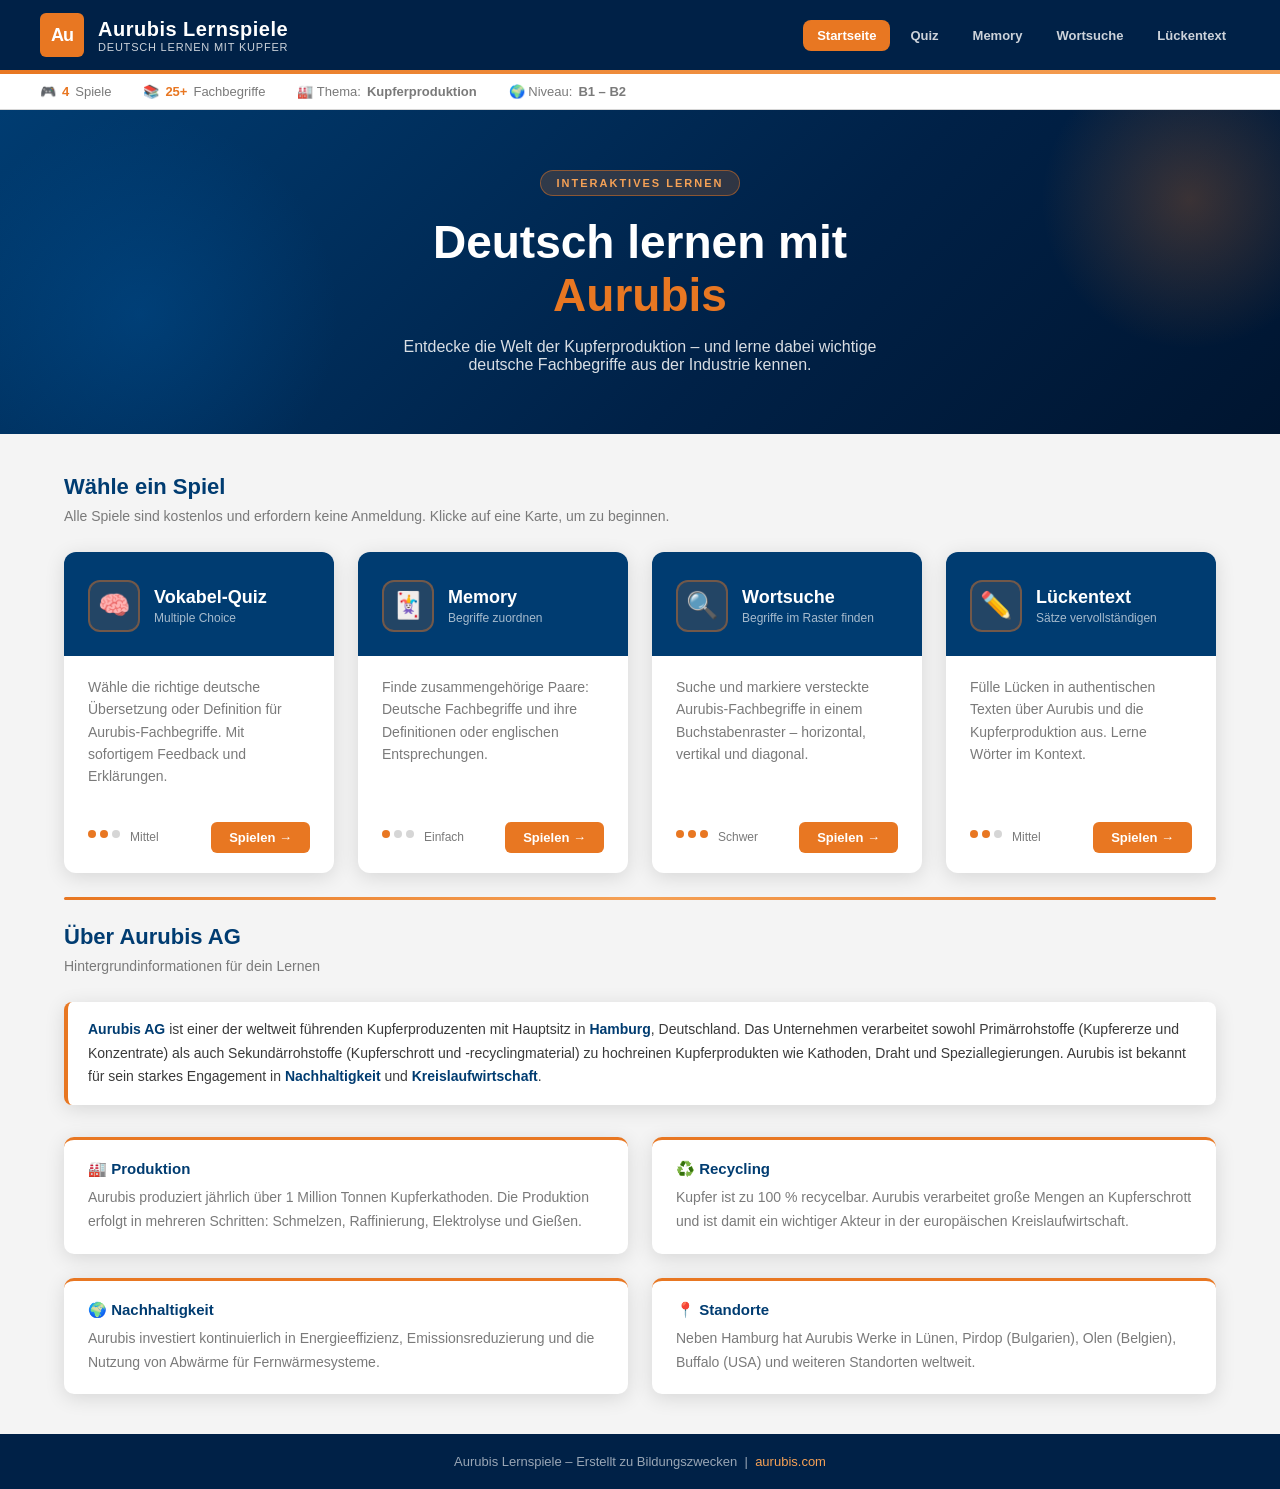
==== commit 7df0e201: "Merge d60b4a099e6a01c0da13a67643103594ed87385c into ff3a5423c141a0c14d54da57d3ee3f35597900af" ====
--- a/index.html
+++ b/index.html
@@ -1,169 +1,220 @@
 <!DOCTYPE html>
 <html lang="de">
-  <head>
-    <meta charset="UTF-8" />
-    <meta name="viewport" content="width=device-width, initial-scale=1.0" />
-    <title>AP2 Lernplan · Industriekaufmann/-frau</title>
-    <meta
-      name="description"
-      content="Interaktiver Lehrplan und Terminplaner für die Abschlussprüfung Teil 2 (AP2) Industriekaufmann/-frau – Neuordnung."
-    />
-    <link rel="stylesheet" href="styles.css" />
-  </head>
-  <body>
-    <header class="topbar">
-      <div class="brand">
-        <span class="brand-mark">AP2</span>
-        <div>
-          <h1>Lernplan Industriekaufmann/-frau</h1>
-          <p class="subtitle">Abschlussprüfung Teil 2 · Neuordnung</p>
-        </div>
-      </div>
-      <nav class="tabs" id="tabs">
-        <button class="tab active" data-view="dashboard">Übersicht</button>
-        <button class="tab" data-view="lehrplan">Lehrplan</button>
-        <button class="tab" data-view="phasen">Phasenplan</button>
-        <button class="tab" data-view="auswertung">Auswertung</button>
-        <button class="tab" data-view="fragen">Prüfungsfragen verstehen</button>
-        <button class="tab" data-view="planer">Terminplaner</button>
-      </nav>
-    </header>
-
-    <main id="app">
-      <!-- Dashboard -->
-      <section class="view active" id="view-dashboard">
-        <div class="hero">
-          <h2>Willkommen zu deiner Prüfungsvorbereitung</h2>
-          <p>
-            Dieser Plan führt dich durch alle drei Prüfungsbereiche der AP2
-            (Neuordnung) und trainiert gezielt das Verständnis von
-            Prüfungsfragen. Jede Einheit vermittelt echten Lernstoff und
-            schließt mit einer <strong>Inhaltsabfrage im Prüfungsstil</strong>
-            ab; sie ist auf <strong>mehrfache Wiederholung</strong> ausgelegt –
-            so festigst du den Stoff über die Monate bis zur Prüfung.
-          </p>
-          <div class="schedule-banner" id="schedule-banner"></div>
-        </div>
-
-        <div class="stat-grid" id="stat-grid"></div>
-
-        <div class="due-section card" id="due-section" hidden></div>
-
-        <h3 class="section-title">Deine Prüfungsbereiche</h3>
-        <div class="area-grid" id="area-grid"></div>
-
-        <div class="next-up card">
-          <h3>Als Nächstes dran</h3>
-          <div id="next-up-content"></div>
-        </div>
-      </section>
-
-      <!-- Lehrplan -->
-      <section class="view" id="view-lehrplan">
-        <h2>Lehrplan – alle Lerneinheiten</h2>
-        <p class="lead">
-          Hake ab, was du beherrschst. Jede Einheit zeigt dir die Inhalte und
-          einen Hinweis, <strong>wie</strong> das Thema in der Prüfung abgefragt
-          wird.
-        </p>
-        <div class="progress-row">
-          <div class="progress-track"><div class="progress-fill" id="lehrplan-progress"></div></div>
-          <span id="lehrplan-progress-label"></span>
-        </div>
-        <div id="lehrplan-content"></div>
-      </section>
-
-      <!-- Phasenplan -->
-      <section class="view" id="view-phasen">
-        <h2>Phasenplan bis zur Prüfung</h2>
-        <p class="lead">
-          Zehn Monate sind genug Zeit – wenn du sie sinnvoll aufteilst. Der Plan
-          gliedert sich in drei Phasen: erst alles einmal lernen, dann gezielt
-          wiederholen, am Ende unter Prüfungsbedingungen üben.
-        </p>
-        <div class="phase-grid" id="phasen-content"></div>
-      </section>
-
-      <!-- Auswertung -->
-      <section class="view" id="view-auswertung">
-        <h2>Auswertung</h2>
-        <p class="lead">
-          Hier siehst du, wie oft du was falsch gemacht hast – insgesamt, pro
-          Prüfungsbereich und pro Lerneinheit. So erkennst du gezielt deine
-          Schwachstellen.
-        </p>
-        <div id="auswertung-content"></div>
-      </section>
-
-      <!-- Prüfungsfragen verstehen -->
-      <section class="view" id="view-fragen">
-        <h2>Prüfungsfragen verstehen</h2>
-        <p class="lead">
-          Die meisten Punkte gehen nicht durch fehlendes Wissen verloren,
-          sondern weil die Frage nicht passgenau beantwortet wird. Lerne, die
-          <strong>Operatoren</strong> und <strong>Anforderungsbereiche</strong>
-          zu lesen.
-        </p>
-
-        <h3 class="section-title">Operatoren nach Anforderungsbereich</h3>
-        <div id="operatoren-content"></div>
-
-        <h3 class="section-title">Strategie-Spickzettel</h3>
-        <div class="tipp-grid" id="tipp-content"></div>
-
-        <div class="card quiz-card">
-          <h3>Mini-Training: Operator erkennen</h3>
-          <p>Welche Antworttiefe verlangt die Aufgabe? Klicke deine Einschätzung.</p>
-          <div id="quiz-content"></div>
-        </div>
-      </section>
-
-      <!-- Terminplaner -->
-      <section class="view" id="view-planer">
-        <h2>Terminplaner</h2>
-        <p class="lead">
-          Lege deine Lern-Slots an und ordne jedem Slot Lerneinheiten zu. Erste
-          Einheit: <strong>Freitag, 05.06.2026 (2 h)</strong>, danach 2× pro
-          Woche à 2 h. Alles frei anpassbar.
-        </p>
-
-        <div class="planer-actions">
-          <button class="btn primary" id="add-session">+ Lern-Slot hinzufügen</button>
-          <button class="btn ghost" id="autofill">Vorschlag automatisch füllen</button>
-          <button class="btn ghost danger" id="reset-plan">Plan zurücksetzen</button>
-        </div>
-
-        <div class="planer-layout">
-          <div class="planer-sessions" id="planer-sessions"></div>
-          <aside class="planer-pool">
-            <h3>Lerneinheiten</h3>
-            <p class="muted small">Ziehe eine Einheit in einen Slot oder nutze das +. Du kannst eine Einheit mehrfach einplanen (z. B. zweimal für 2 h oder als Wiederholung). „2×" zeigt, wie oft sie schon verplant ist.</p>
-            <div id="lesson-pool"></div>
-          </aside>
-        </div>
-      </section>
-    </main>
-
-    <footer class="footer">
-      <p>
-        Fortschritt &amp; Plan werden lokal in deinem Browser gespeichert
-        (kein Server, keine Anmeldung). Inhalte sind eine Orientierungshilfe –
-        maßgeblich ist die aktuelle Ausbildungsordnung &amp; der Rahmenlehrplan.
-      </p>
-    </footer>
-
-    <!-- Modal: Einheit zu Slot zuordnen -->
-    <div class="modal-backdrop" id="modal-backdrop" hidden>
-      <div class="modal">
-        <h3 id="modal-title">Lerneinheit zuordnen</h3>
-        <div id="modal-body"></div>
-        <div class="modal-actions">
-          <button class="btn ghost" id="modal-close">Schließen</button>
-        </div>
-      </div>
-    </div>
-
-    <script src="data.js"></script>
-    <script src="app.js"></script>
-  </body>
+<head>
+  <meta charset="UTF-8" />
+  <meta name="viewport" content="width=device-width, initial-scale=1.0" />
+  <title>Aurubis Lernspiele – Deutsch lernen mit Aurubis</title>
+  <link rel="stylesheet" href="style.css" />
+  <style>
+    /* Stats strip */
+    .stats-strip {
+      background: var(--aurubis-white);
+      border-bottom: 1px solid var(--aurubis-grey-mid);
+      padding: 10px 24px;
+    }
+    .stats-inner {
+      max-width: 1200px;
+      margin: 0 auto;
+      display: flex;
+      gap: 32px;
+      align-items: center;
+      font-size: 13px;
+    }
+    .stat-item { display: flex; align-items: center; gap: 6px; color: var(--aurubis-grey); }
+    .stat-item .num { color: var(--aurubis-orange); font-weight: 700; }
+
+    .about-grid {
+      display: grid;
+      grid-template-columns: 1fr 1fr;
+      gap: 24px;
+      margin-top: 24px;
+    }
+    @media (max-width: 640px) {
+      .about-grid { grid-template-columns: 1fr; }
+      .stats-inner { flex-wrap: wrap; gap: 16px; }
+    }
+    .about-card {
+      background: var(--aurubis-white);
+      border-radius: 10px;
+      padding: 20px 24px;
+      box-shadow: var(--shadow);
+      border-top: 3px solid var(--aurubis-orange);
+    }
+    .about-card h4 { color: var(--aurubis-blue); font-size: 15px; margin-bottom: 8px; font-weight: 700; }
+    .about-card p { font-size: 14px; color: var(--aurubis-grey); line-height: 1.7; }
+  </style>
+</head>
+<body>
+
+<header class="site-header">
+  <div class="header-inner">
+    <a href="index.html" class="logo-area">
+      <div class="logo-icon">Au</div>
+      <div class="logo-text">
+        <span class="brand">Aurubis Lernspiele</span>
+        <span class="tagline">Deutsch lernen mit Kupfer</span>
+      </div>
+    </a>
+    <nav class="header-nav">
+      <a href="index.html" class="active">Startseite</a>
+      <a href="quiz.html">Quiz</a>
+      <a href="memory.html">Memory</a>
+      <a href="wordsearch.html">Wortsuche</a>
+      <a href="lueckentext.html">Lückentext</a>
+    </nav>
+  </div>
+</header>
+<div class="accent-bar"></div>
+
+<section class="stats-strip">
+  <div class="stats-inner">
+    <div class="stat-item">🎮 <span class="num">4</span> Spiele</div>
+    <div class="stat-item">📚 <span class="num">25+</span> Fachbegriffe</div>
+    <div class="stat-item">🏭 Thema: <strong>Kupferproduktion</strong></div>
+    <div class="stat-item">🌍 Niveau: <strong>B1 – B2</strong></div>
+  </div>
+</section>
+
+<section class="hero">
+  <div class="hero-content">
+    <div class="hero-badge">Interaktives Lernen</div>
+    <h1>Deutsch lernen mit<br/><span>Aurubis</span></h1>
+    <p>Entdecke die Welt der Kupferproduktion – und lerne dabei wichtige deutsche Fachbegriffe aus der Industrie kennen.</p>
+  </div>
+</section>
+
+<main>
+  <p class="section-title">Wähle ein Spiel</p>
+  <p class="section-subtitle">Alle Spiele sind kostenlos und erfordern keine Anmeldung. Klicke auf eine Karte, um zu beginnen.</p>
+
+  <div class="games-grid">
+
+    <a href="quiz.html" class="game-card">
+      <div class="game-card-header">
+        <div class="game-icon">🧠</div>
+        <div>
+          <h3>Vokabel-Quiz</h3>
+          <p>Multiple Choice</p>
+        </div>
+      </div>
+      <div class="game-card-body">
+        <p>Wähle die richtige deutsche Übersetzung oder Definition für Aurubis-Fachbegriffe. Mit sofortigem Feedback und Erklärungen.</p>
+      </div>
+      <div class="game-card-footer">
+        <div class="game-difficulty">
+          <div class="dot filled"></div>
+          <div class="dot filled"></div>
+          <div class="dot"></div>
+          <span style="font-size:12px; color:var(--aurubis-grey); margin-left:6px;">Mittel</span>
+        </div>
+        <span class="play-btn">Spielen →</span>
+      </div>
+    </a>
+
+    <a href="memory.html" class="game-card">
+      <div class="game-card-header">
+        <div class="game-icon">🃏</div>
+        <div>
+          <h3>Memory</h3>
+          <p>Begriffe zuordnen</p>
+        </div>
+      </div>
+      <div class="game-card-body">
+        <p>Finde zusammengehörige Paare: Deutsche Fachbegriffe und ihre Definitionen oder englischen Entsprechungen.</p>
+      </div>
+      <div class="game-card-footer">
+        <div class="game-difficulty">
+          <div class="dot filled"></div>
+          <div class="dot"></div>
+          <div class="dot"></div>
+          <span style="font-size:12px; color:var(--aurubis-grey); margin-left:6px;">Einfach</span>
+        </div>
+        <span class="play-btn">Spielen →</span>
+      </div>
+    </a>
+
+    <a href="wordsearch.html" class="game-card">
+      <div class="game-card-header">
+        <div class="game-icon">🔍</div>
+        <div>
+          <h3>Wortsuche</h3>
+          <p>Begriffe im Raster finden</p>
+        </div>
+      </div>
+      <div class="game-card-body">
+        <p>Suche und markiere versteckte Aurubis-Fachbegriffe in einem Buchstabenraster – horizontal, vertikal und diagonal.</p>
+      </div>
+      <div class="game-card-footer">
+        <div class="game-difficulty">
+          <div class="dot filled"></div>
+          <div class="dot filled"></div>
+          <div class="dot filled"></div>
+          <span style="font-size:12px; color:var(--aurubis-grey); margin-left:6px;">Schwer</span>
+        </div>
+        <span class="play-btn">Spielen →</span>
+      </div>
+    </a>
+
+    <a href="lueckentext.html" class="game-card">
+      <div class="game-card-header">
+        <div class="game-icon">✏️</div>
+        <div>
+          <h3>Lückentext</h3>
+          <p>Sätze vervollständigen</p>
+        </div>
+      </div>
+      <div class="game-card-body">
+        <p>Fülle Lücken in authentischen Texten über Aurubis und die Kupferproduktion aus. Lerne Wörter im Kontext.</p>
+      </div>
+      <div class="game-card-footer">
+        <div class="game-difficulty">
+          <div class="dot filled"></div>
+          <div class="dot filled"></div>
+          <div class="dot"></div>
+          <span style="font-size:12px; color:var(--aurubis-grey); margin-left:6px;">Mittel</span>
+        </div>
+        <span class="play-btn">Spielen →</span>
+      </div>
+    </a>
+
+  </div>
+
+  <div class="copper-line"></div>
+
+  <p class="section-title">Über Aurubis AG</p>
+  <p class="section-subtitle">Hintergrundinformationen für dein Lernen</p>
+
+  <div class="info-box">
+    <strong>Aurubis AG</strong> ist einer der weltweit führenden Kupferproduzenten mit Hauptsitz in <strong>Hamburg</strong>, Deutschland.
+    Das Unternehmen verarbeitet sowohl Primärrohstoffe (Kupfererze und Konzentrate) als auch Sekundärrohstoffe
+    (Kupferschrott und -recyclingmaterial) zu hochreinen Kupferprodukten wie Kathoden, Draht und Speziallegierungen.
+    Aurubis ist bekannt für sein starkes Engagement in <strong>Nachhaltigkeit</strong> und <strong>Kreislaufwirtschaft</strong>.
+  </div>
+
+  <div class="about-grid">
+    <div class="about-card">
+      <h4>🏭 Produktion</h4>
+      <p>Aurubis produziert jährlich über 1 Million Tonnen Kupferkathoden. Die Produktion erfolgt in mehreren Schritten: Schmelzen, Raffinierung, Elektrolyse und Gießen.</p>
+    </div>
+    <div class="about-card">
+      <h4>♻️ Recycling</h4>
+      <p>Kupfer ist zu 100 % recycelbar. Aurubis verarbeitet große Mengen an Kupferschrott und ist damit ein wichtiger Akteur in der europäischen Kreislaufwirtschaft.</p>
+    </div>
+    <div class="about-card">
+      <h4>🌍 Nachhaltigkeit</h4>
+      <p>Aurubis investiert kontinuierlich in Energieeffizienz, Emissionsreduzierung und die Nutzung von Abwärme für Fernwärmesysteme.</p>
+    </div>
+    <div class="about-card">
+      <h4>📍 Standorte</h4>
+      <p>Neben Hamburg hat Aurubis Werke in Lünen, Pirdop (Bulgarien), Olen (Belgien), Buffalo (USA) und weiteren Standorten weltweit.</p>
+    </div>
+  </div>
+
+</main>
+
+<footer class="site-footer">
+  <p>Aurubis Lernspiele – Erstellt zu Bildungszwecken &nbsp;|&nbsp; <a href="https://www.aurubis.com" target="_blank" rel="noopener">aurubis.com</a></p>
+</footer>
+
+</body>
 </html>
--- a/style.css
+++ b/style.css
@@ -0,0 +1,379 @@
+/* Aurubis Corporate Identity */
+@import url('https://fonts.googleapis.com/css2?family=Open+Sans:wght@300;400;600;700;800&display=swap');
+
+:root {
+  --aurubis-orange:    #E87722;
+  --aurubis-orange-dark: #C8640A;
+  --aurubis-orange-light: #F5A156;
+  --aurubis-blue:      #003C71;
+  --aurubis-blue-dark: #002147;
+  --aurubis-blue-mid:  #005DA8;
+  --aurubis-white:     #FFFFFF;
+  --aurubis-grey-light:#F4F4F4;
+  --aurubis-grey-mid:  #D6D6D6;
+  --aurubis-grey:      #7A7A7A;
+  --aurubis-grey-dark: #3A3A3A;
+  --radius:            8px;
+  --shadow:            0 4px 20px rgba(0,0,0,0.12);
+  --shadow-hover:      0 8px 30px rgba(0,0,0,0.2);
+  --transition:        0.25s ease;
+}
+
+*, *::before, *::after { box-sizing: border-box; margin: 0; padding: 0; }
+
+html { scroll-behavior: smooth; }
+
+body {
+  font-family: 'Open Sans', Arial, sans-serif;
+  background: var(--aurubis-grey-light);
+  color: var(--aurubis-grey-dark);
+  min-height: 100vh;
+  display: flex;
+  flex-direction: column;
+}
+
+/* ── Header ── */
+.site-header {
+  background: var(--aurubis-blue-dark);
+  color: var(--aurubis-white);
+  padding: 0 24px;
+  box-shadow: 0 2px 8px rgba(0,0,0,0.3);
+}
+
+.header-inner {
+  max-width: 1200px;
+  margin: 0 auto;
+  display: flex;
+  align-items: center;
+  justify-content: space-between;
+  height: 70px;
+}
+
+.logo-area {
+  display: flex;
+  align-items: center;
+  gap: 14px;
+  text-decoration: none;
+  color: inherit;
+}
+
+.logo-icon {
+  width: 44px;
+  height: 44px;
+  background: var(--aurubis-orange);
+  border-radius: 6px;
+  display: flex;
+  align-items: center;
+  justify-content: center;
+  font-weight: 800;
+  font-size: 18px;
+  letter-spacing: -1px;
+  color: var(--aurubis-white);
+  flex-shrink: 0;
+}
+
+.logo-text {
+  display: flex;
+  flex-direction: column;
+}
+
+.logo-text .brand { font-size: 20px; font-weight: 700; letter-spacing: 0.5px; }
+.logo-text .tagline { font-size: 11px; font-weight: 300; opacity: 0.8; letter-spacing: 0.8px; text-transform: uppercase; }
+
+.header-nav { display: flex; gap: 6px; }
+.header-nav a {
+  color: rgba(255,255,255,0.8);
+  text-decoration: none;
+  padding: 8px 14px;
+  border-radius: var(--radius);
+  font-size: 13px;
+  font-weight: 600;
+  transition: var(--transition);
+}
+.header-nav a:hover, .header-nav a.active {
+  background: var(--aurubis-orange);
+  color: var(--aurubis-white);
+}
+
+/* ── Accent Bar ── */
+.accent-bar {
+  height: 4px;
+  background: linear-gradient(90deg, var(--aurubis-orange) 0%, var(--aurubis-orange-light) 100%);
+}
+
+/* ── Hero ── */
+.hero {
+  background: linear-gradient(135deg, var(--aurubis-blue) 0%, var(--aurubis-blue-dark) 60%, #001530 100%);
+  color: var(--aurubis-white);
+  padding: 60px 24px;
+  text-align: center;
+  position: relative;
+  overflow: hidden;
+}
+
+.hero::before {
+  content: '';
+  position: absolute;
+  top: -60px; right: -60px;
+  width: 300px; height: 300px;
+  background: radial-gradient(circle, rgba(232,119,34,0.25) 0%, transparent 70%);
+  pointer-events: none;
+}
+.hero::after {
+  content: '';
+  position: absolute;
+  bottom: -80px; left: -60px;
+  width: 400px; height: 400px;
+  background: radial-gradient(circle, rgba(0,93,168,0.3) 0%, transparent 70%);
+  pointer-events: none;
+}
+
+.hero-content { position: relative; z-index: 1; max-width: 700px; margin: 0 auto; }
+.hero-badge {
+  display: inline-block;
+  background: rgba(232,119,34,0.2);
+  border: 1px solid rgba(232,119,34,0.5);
+  color: var(--aurubis-orange-light);
+  font-size: 11px;
+  font-weight: 700;
+  letter-spacing: 2px;
+  text-transform: uppercase;
+  padding: 6px 16px;
+  border-radius: 20px;
+  margin-bottom: 20px;
+}
+
+.hero h1 { font-size: clamp(28px, 5vw, 46px); font-weight: 800; line-height: 1.15; margin-bottom: 16px; }
+.hero h1 span { color: var(--aurubis-orange); }
+.hero p { font-size: 16px; font-weight: 300; opacity: 0.85; max-width: 540px; margin: 0 auto; }
+
+/* ── Main Content ── */
+main { flex: 1; max-width: 1200px; margin: 0 auto; width: 100%; padding: 40px 24px; }
+
+/* ── Section Heading ── */
+.section-title {
+  font-size: 22px; font-weight: 700;
+  color: var(--aurubis-blue);
+  margin-bottom: 8px;
+}
+.section-subtitle {
+  font-size: 14px; color: var(--aurubis-grey);
+  margin-bottom: 28px;
+}
+
+/* ── Game Cards (Index) ── */
+.games-grid {
+  display: grid;
+  grid-template-columns: repeat(auto-fill, minmax(260px, 1fr));
+  gap: 24px;
+  margin-top: 8px;
+}
+
+.game-card {
+  background: var(--aurubis-white);
+  border-radius: 12px;
+  overflow: hidden;
+  box-shadow: var(--shadow);
+  transition: transform var(--transition), box-shadow var(--transition);
+  text-decoration: none;
+  color: inherit;
+  display: flex;
+  flex-direction: column;
+}
+.game-card:hover {
+  transform: translateY(-6px);
+  box-shadow: var(--shadow-hover);
+}
+
+.game-card-header {
+  background: var(--aurubis-blue);
+  padding: 28px 24px 24px;
+  display: flex;
+  align-items: center;
+  gap: 14px;
+}
+.game-icon {
+  width: 52px; height: 52px;
+  background: rgba(232,119,34,0.15);
+  border: 2px solid rgba(232,119,34,0.4);
+  border-radius: 12px;
+  display: flex; align-items: center; justify-content: center;
+  font-size: 26px;
+  flex-shrink: 0;
+}
+
+.game-card-header h3 { color: var(--aurubis-white); font-size: 18px; font-weight: 700; }
+.game-card-header p  { color: rgba(255,255,255,0.65); font-size: 12px; margin-top: 3px; }
+
+.game-card-body { padding: 20px 24px; flex: 1; }
+.game-card-body p { font-size: 14px; color: var(--aurubis-grey); line-height: 1.6; }
+
+.game-card-footer {
+  padding: 14px 24px 20px;
+  display: flex;
+  align-items: center;
+  gap: 8px;
+}
+.game-difficulty {
+  display: flex; gap: 4px;
+}
+.dot {
+  width: 8px; height: 8px; border-radius: 50%;
+  background: var(--aurubis-grey-mid);
+}
+.dot.filled { background: var(--aurubis-orange); }
+
+.play-btn {
+  margin-left: auto;
+  background: var(--aurubis-orange);
+  color: var(--aurubis-white);
+  border: none;
+  border-radius: 6px;
+  padding: 8px 18px;
+  font-size: 13px;
+  font-weight: 700;
+  cursor: pointer;
+  text-decoration: none;
+  transition: background var(--transition);
+}
+.play-btn:hover { background: var(--aurubis-orange-dark); }
+
+/* ── Info Box ── */
+.info-box {
+  background: var(--aurubis-white);
+  border-left: 4px solid var(--aurubis-orange);
+  border-radius: var(--radius);
+  padding: 16px 20px;
+  margin-bottom: 32px;
+  font-size: 14px;
+  color: var(--aurubis-grey-dark);
+  line-height: 1.7;
+  box-shadow: var(--shadow);
+}
+.info-box strong { color: var(--aurubis-blue); }
+
+/* ── Game Page Layout ── */
+.game-page { max-width: 860px; margin: 0 auto; }
+
+.back-link {
+  display: inline-flex;
+  align-items: center;
+  gap: 6px;
+  color: var(--aurubis-blue);
+  text-decoration: none;
+  font-size: 14px;
+  font-weight: 600;
+  margin-bottom: 24px;
+  transition: color var(--transition);
+}
+.back-link:hover { color: var(--aurubis-orange); }
+.back-link::before { content: '←'; }
+
+.game-panel {
+  background: var(--aurubis-white);
+  border-radius: 12px;
+  box-shadow: var(--shadow);
+  overflow: hidden;
+}
+
+.game-panel-header {
+  background: linear-gradient(135deg, var(--aurubis-blue) 0%, var(--aurubis-blue-mid) 100%);
+  padding: 24px 28px;
+  color: var(--aurubis-white);
+  display: flex;
+  align-items: center;
+  gap: 16px;
+}
+.game-panel-header .icon { font-size: 32px; }
+.game-panel-header h2 { font-size: 22px; font-weight: 700; }
+.game-panel-header p { font-size: 13px; opacity: 0.75; margin-top: 3px; }
+
+.game-panel-body { padding: 28px; }
+
+/* ── Buttons ── */
+.btn {
+  display: inline-flex;
+  align-items: center;
+  gap: 8px;
+  padding: 12px 24px;
+  border-radius: var(--radius);
+  font-size: 15px;
+  font-weight: 700;
+  cursor: pointer;
+  border: none;
+  transition: var(--transition);
+  text-decoration: none;
+  font-family: inherit;
+}
+.btn-primary { background: var(--aurubis-orange); color: var(--aurubis-white); }
+.btn-primary:hover { background: var(--aurubis-orange-dark); transform: translateY(-2px); }
+.btn-secondary { background: var(--aurubis-blue); color: var(--aurubis-white); }
+.btn-secondary:hover { background: var(--aurubis-blue-dark); transform: translateY(-2px); }
+.btn-outline {
+  background: transparent;
+  color: var(--aurubis-orange);
+  border: 2px solid var(--aurubis-orange);
+}
+.btn-outline:hover { background: var(--aurubis-orange); color: var(--aurubis-white); }
+.btn-sm { padding: 8px 16px; font-size: 13px; }
+.btn:disabled { opacity: 0.5; cursor: not-allowed; transform: none; }
+
+/* ── Score Bar ── */
+.score-bar {
+  display: flex;
+  align-items: center;
+  justify-content: space-between;
+  background: var(--aurubis-blue-dark);
+  color: var(--aurubis-white);
+  padding: 12px 20px;
+  border-radius: var(--radius);
+  margin-bottom: 20px;
+  font-size: 14px;
+  font-weight: 600;
+}
+.score-bar .score-item { display: flex; flex-direction: column; align-items: center; gap: 2px; }
+.score-bar .score-value { font-size: 22px; font-weight: 800; color: var(--aurubis-orange); }
+.score-bar .score-label { font-size: 11px; opacity: 0.7; text-transform: uppercase; letter-spacing: 0.5px; }
+
+/* ── Progress Bar ── */
+.progress-wrap { background: var(--aurubis-grey-mid); border-radius: 10px; height: 8px; overflow: hidden; margin-bottom: 20px; }
+.progress-fill { background: linear-gradient(90deg, var(--aurubis-orange), var(--aurubis-orange-light)); height: 100%; border-radius: 10px; transition: width 0.4s ease; }
+
+/* ── Result Screen ── */
+.result-screen {
+  text-align: center;
+  padding: 40px 20px;
+}
+.result-screen .result-icon { font-size: 64px; margin-bottom: 16px; }
+.result-screen h3 { font-size: 28px; font-weight: 800; color: var(--aurubis-blue); margin-bottom: 8px; }
+.result-screen .final-score { font-size: 52px; font-weight: 800; color: var(--aurubis-orange); margin: 12px 0; }
+.result-screen p { color: var(--aurubis-grey); font-size: 15px; margin-bottom: 24px; }
+.result-actions { display: flex; gap: 12px; justify-content: center; flex-wrap: wrap; }
+
+/* ── Footer ── */
+.site-footer {
+  background: var(--aurubis-blue-dark);
+  color: rgba(255,255,255,0.6);
+  text-align: center;
+  padding: 20px 24px;
+  font-size: 13px;
+  margin-top: auto;
+}
+.site-footer a { color: var(--aurubis-orange-light); text-decoration: none; }
+
+/* ── Copper decoration ── */
+.copper-line {
+  height: 3px;
+  background: linear-gradient(90deg, var(--aurubis-orange), var(--aurubis-orange-light), var(--aurubis-orange));
+  border-radius: 3px;
+  margin: 24px 0;
+}
+
+/* ── Responsive ── */
+@media (max-width: 640px) {
+  .header-nav { display: none; }
+  .hero { padding: 40px 16px; }
+  main { padding: 24px 16px; }
+  .game-panel-body { padding: 16px; }
+  .game-panel-header { padding: 16px 20px; }
+}
